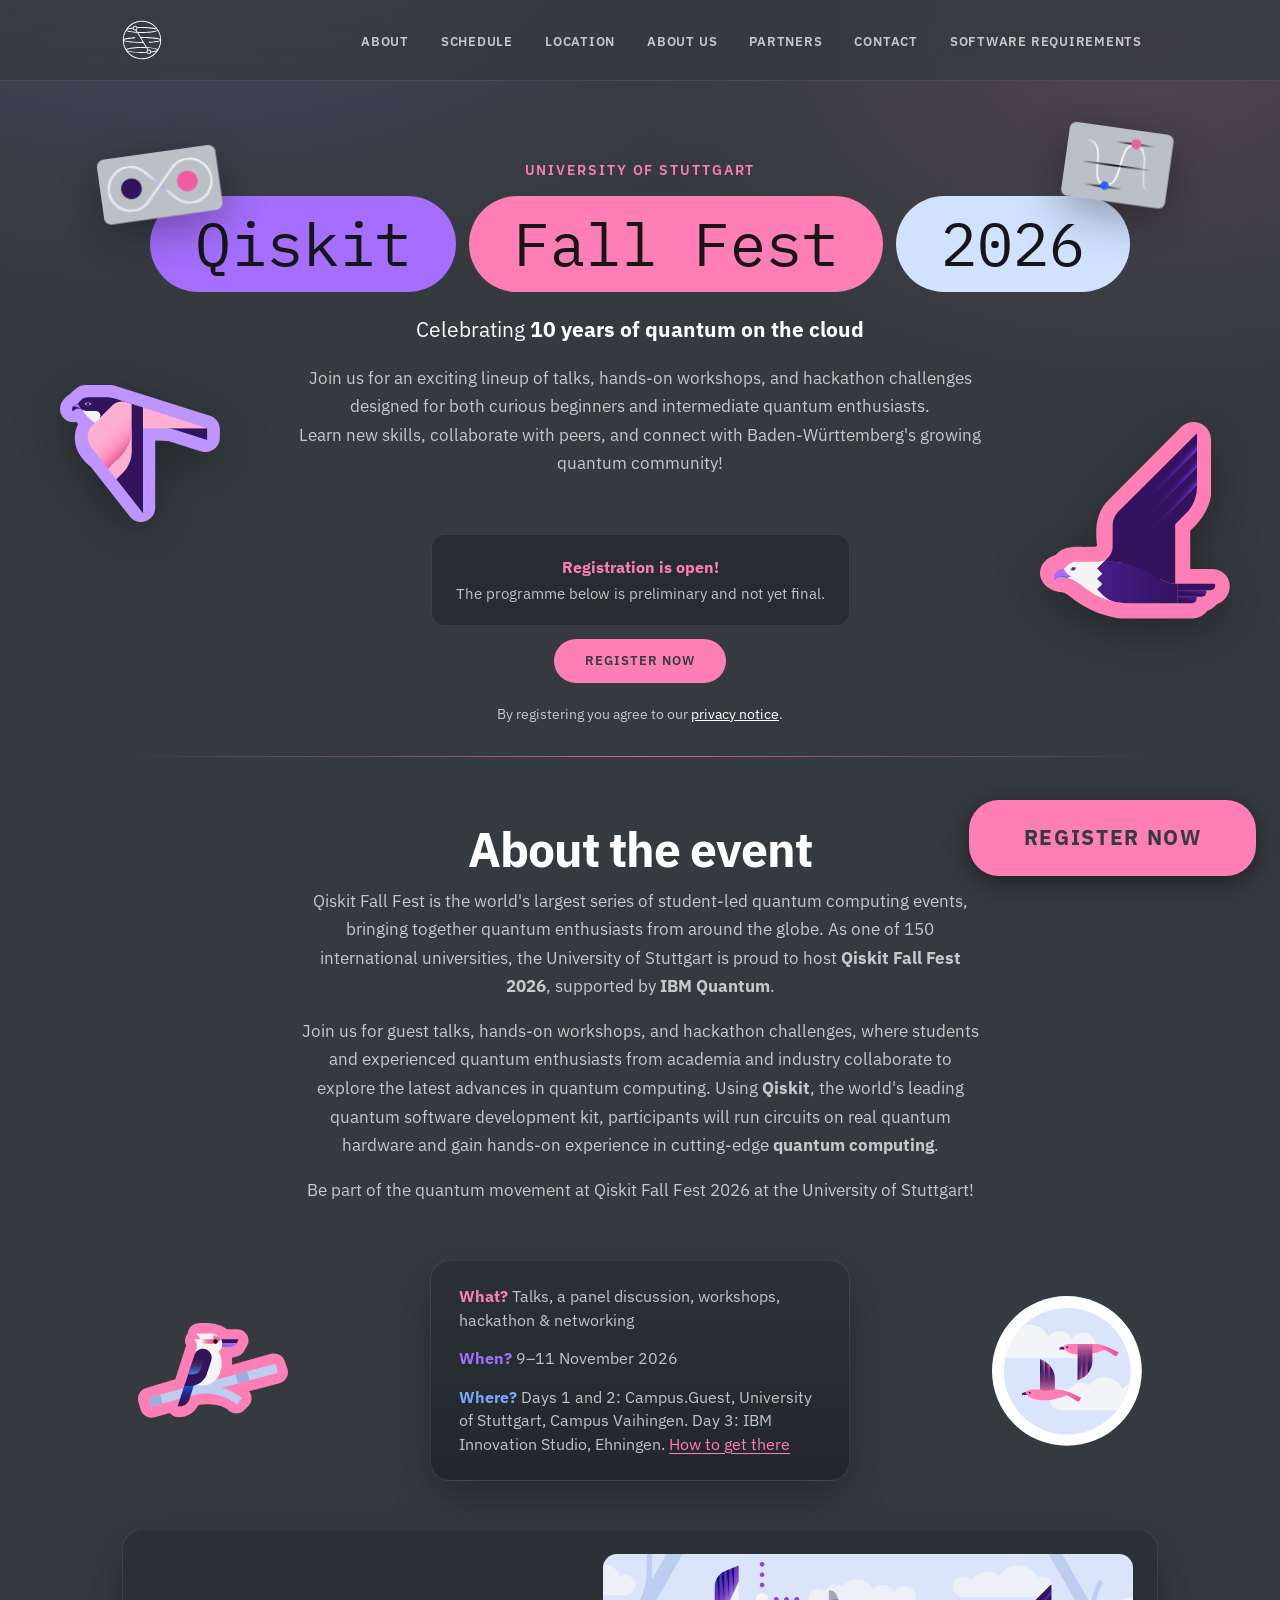
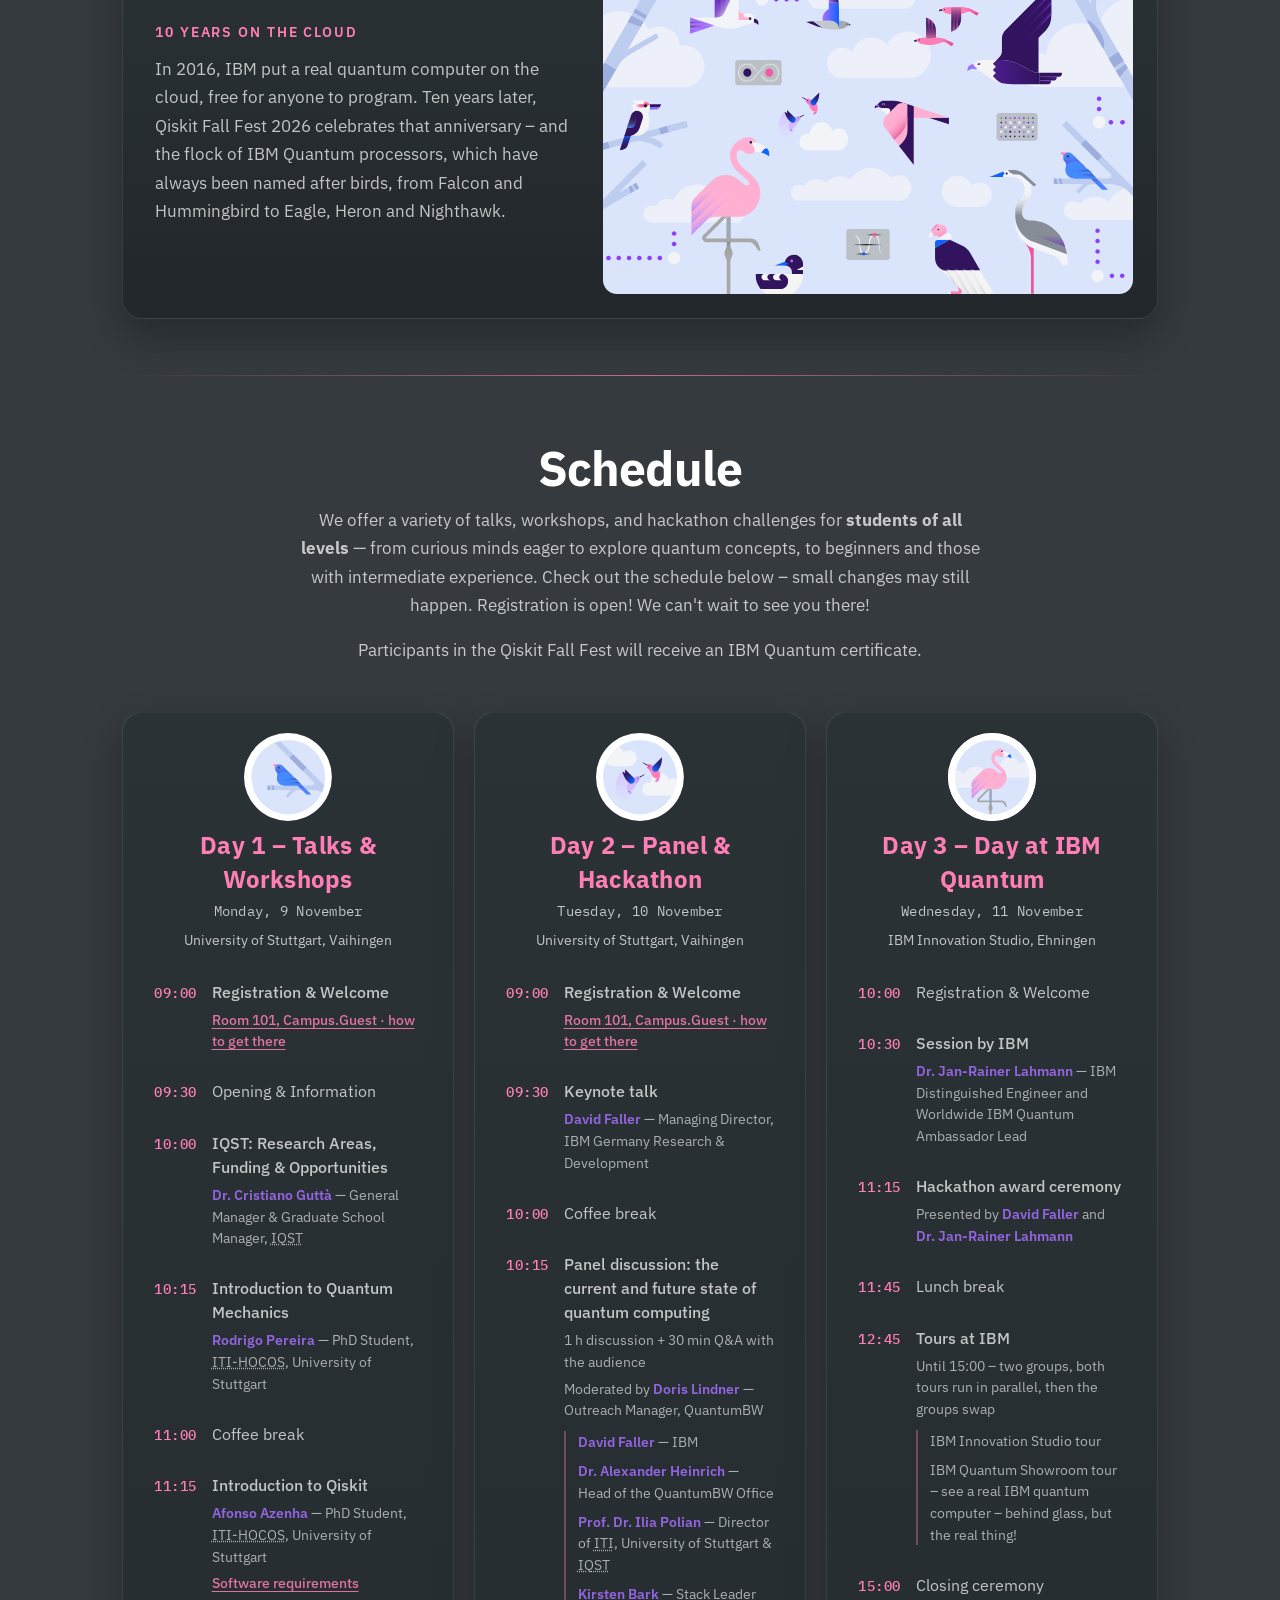
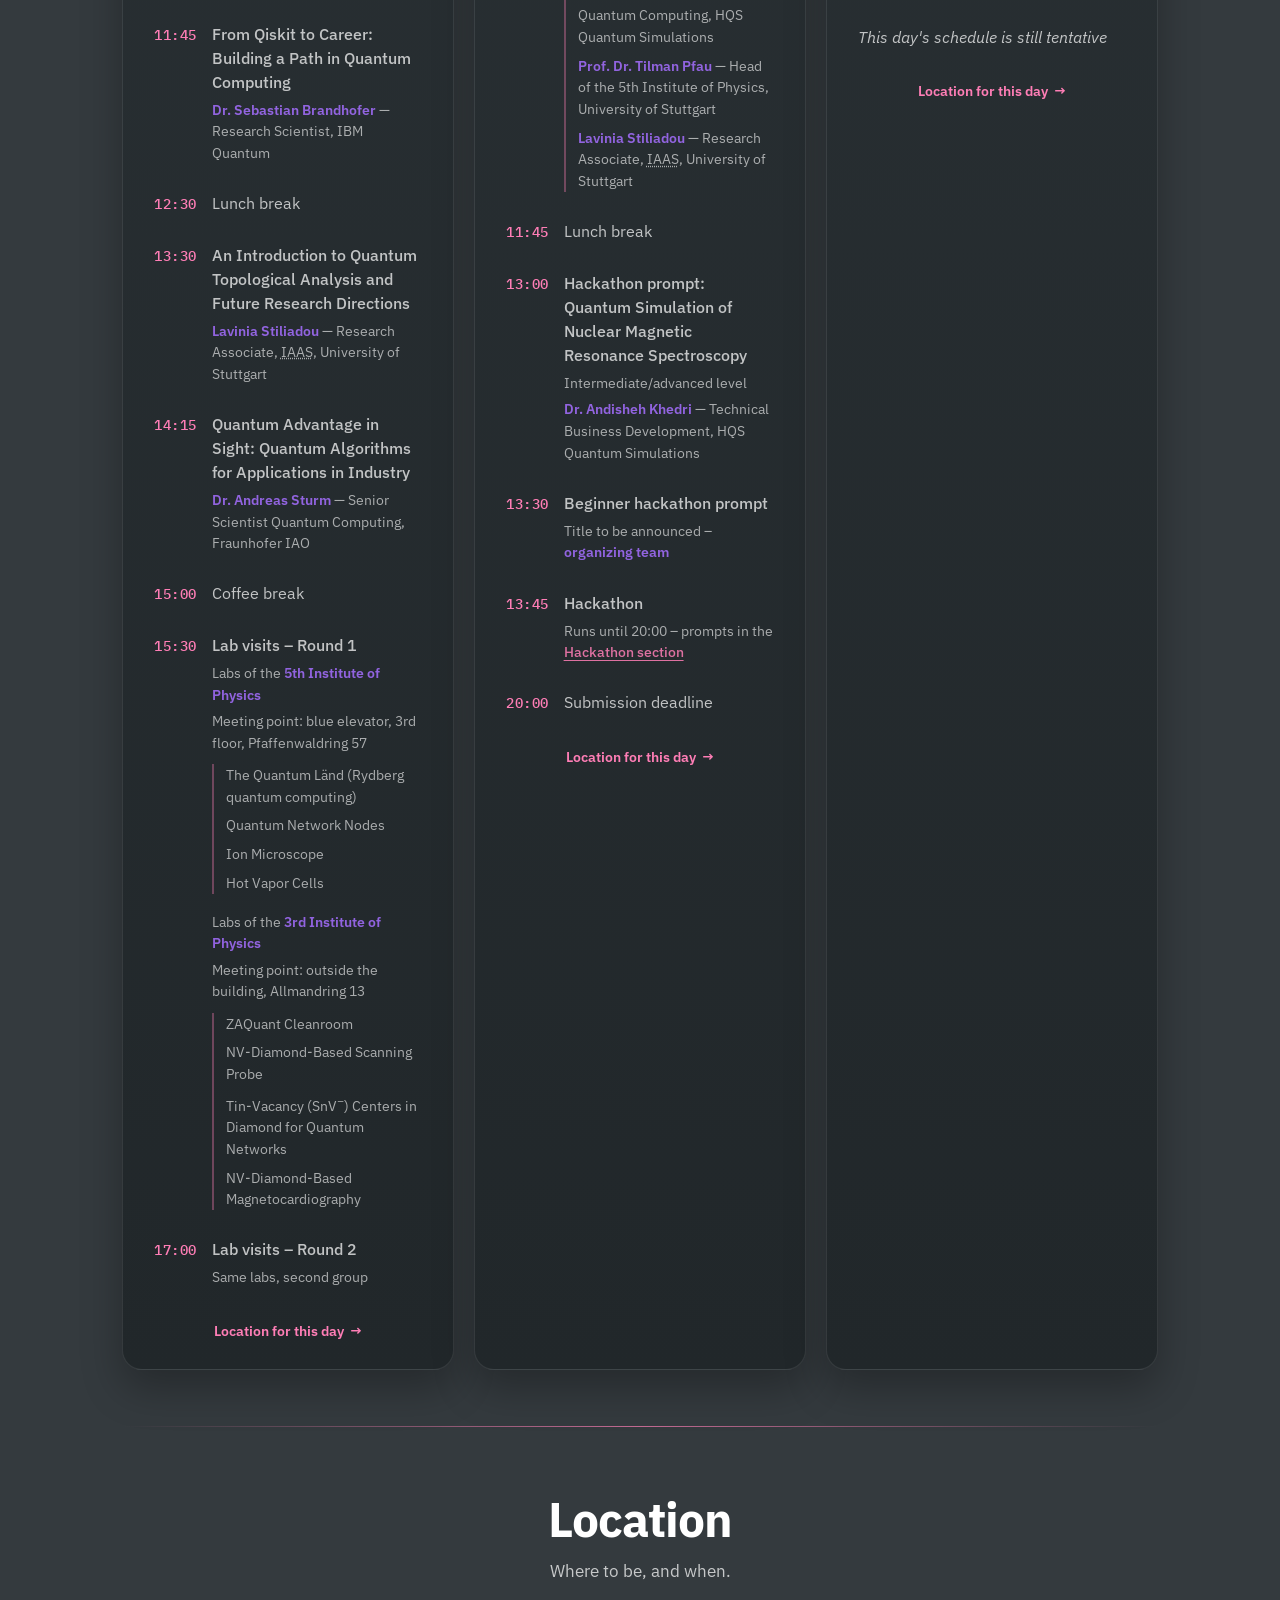
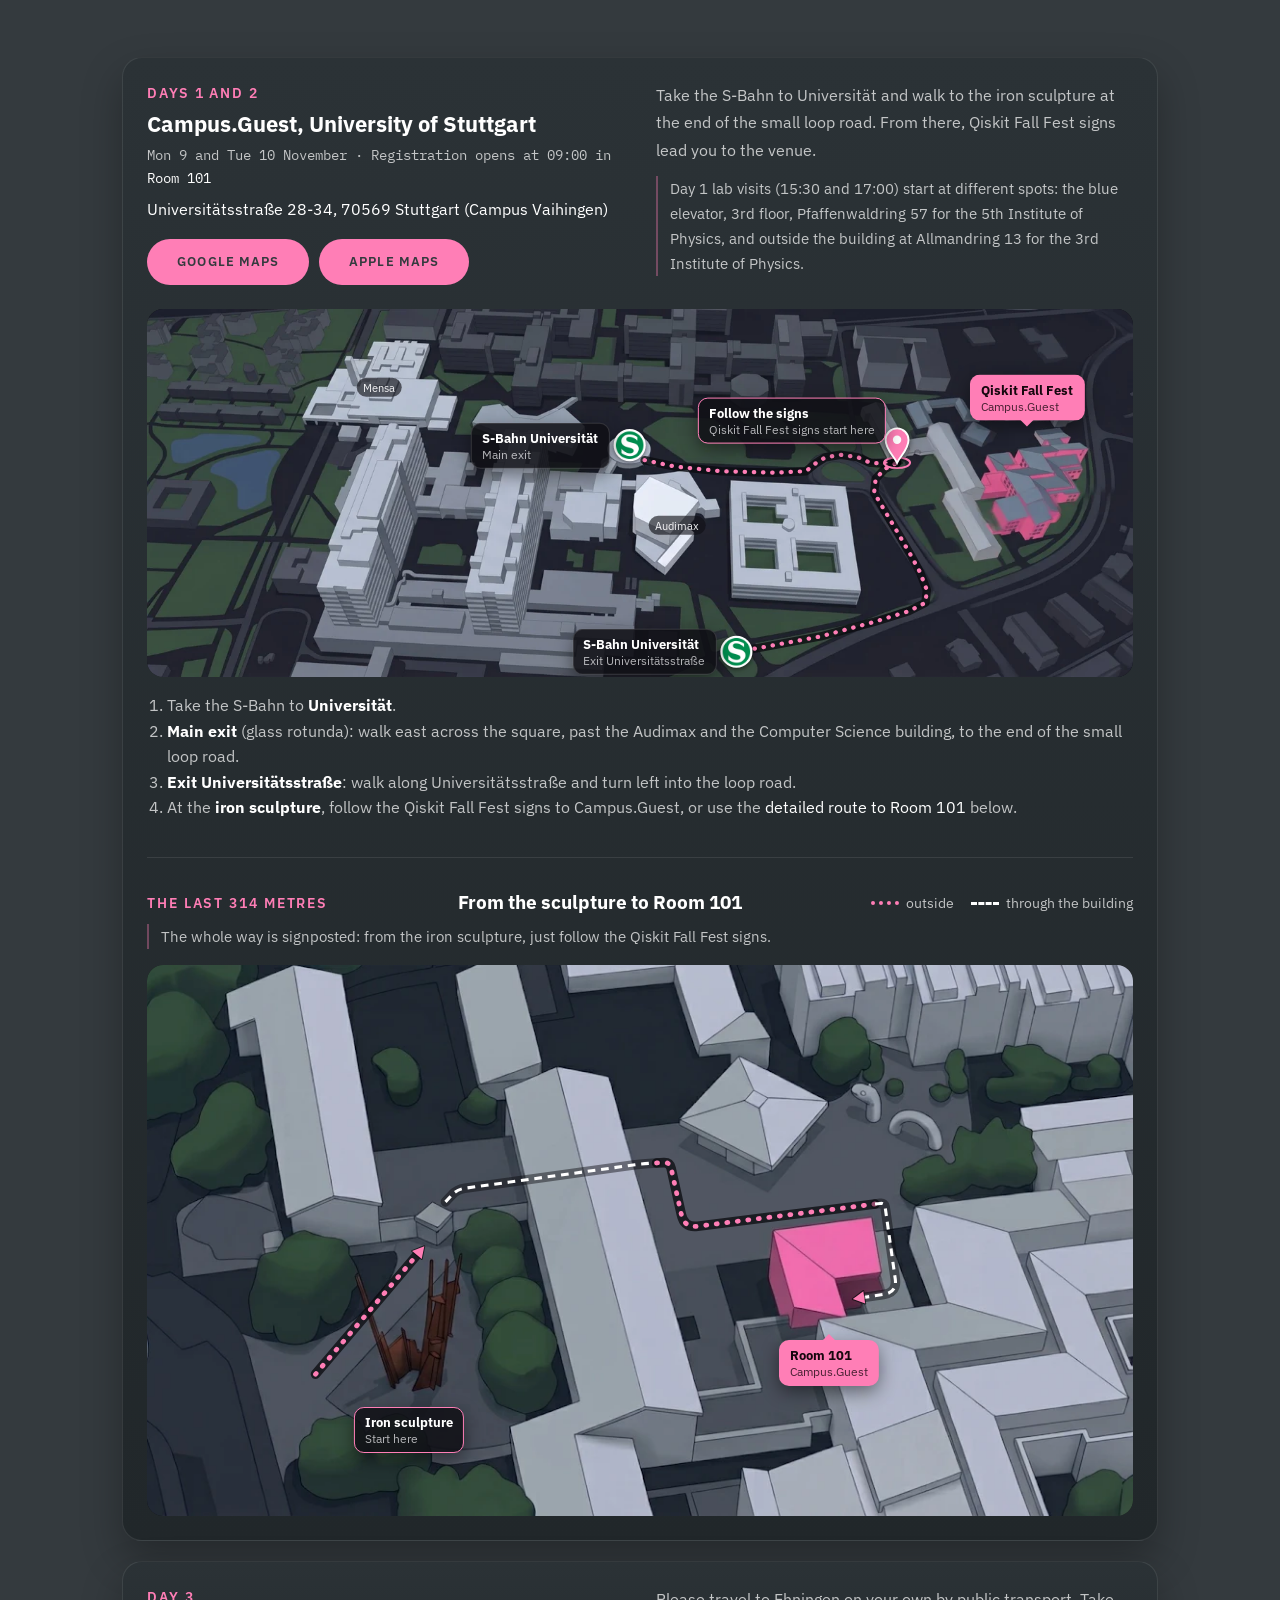
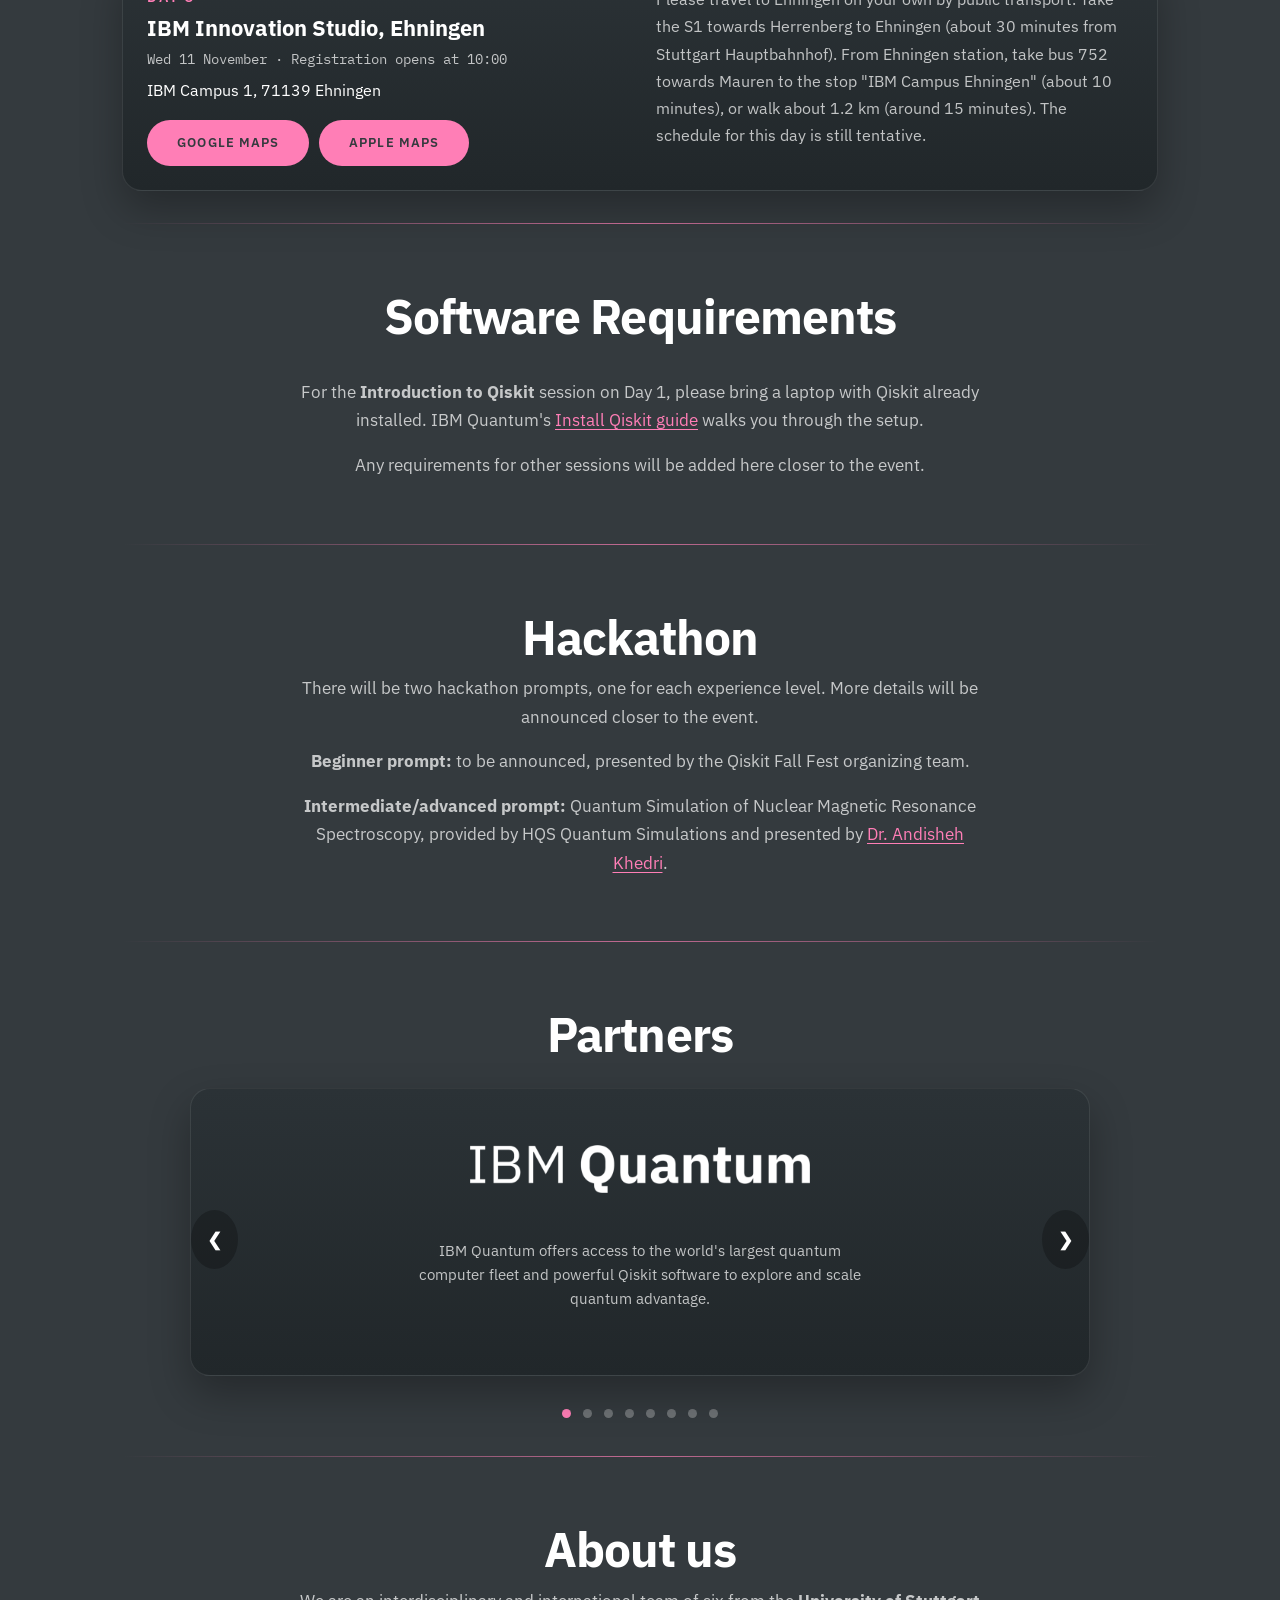
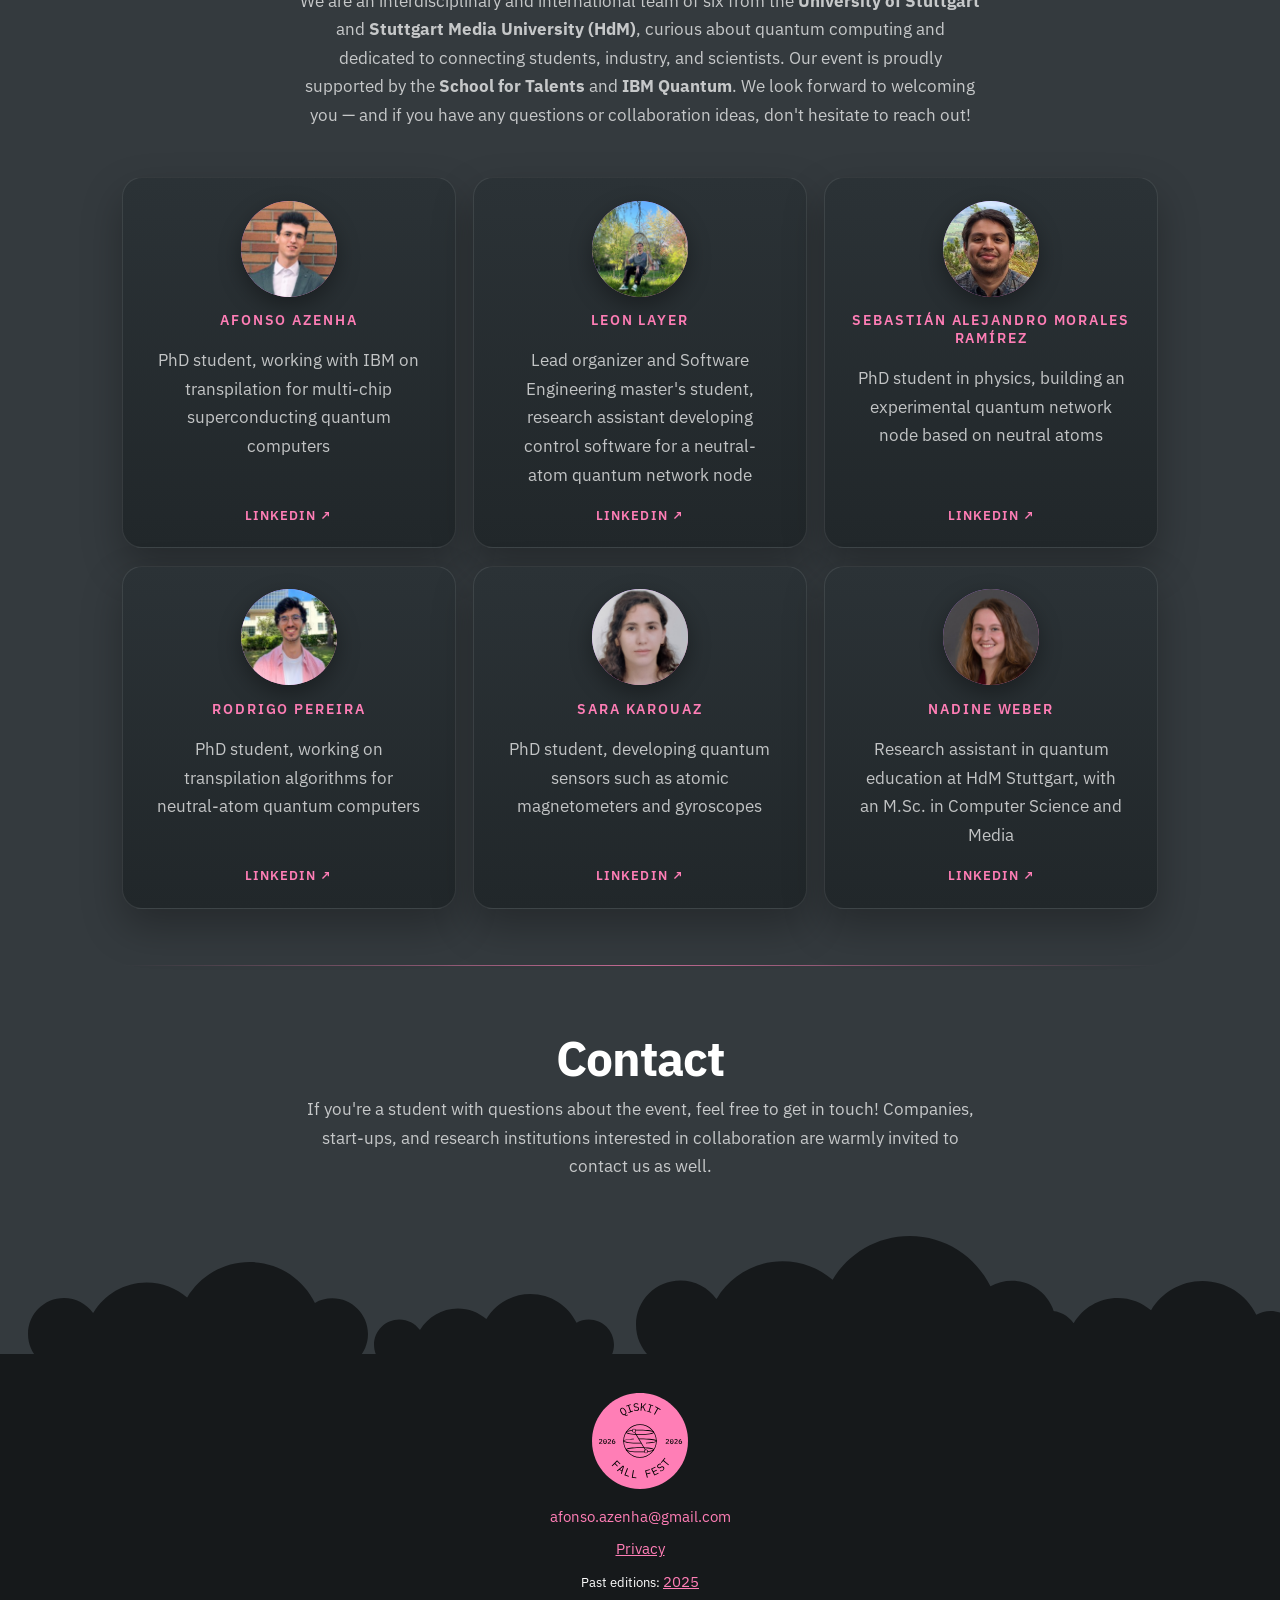
==== index.html @ 9cb2ef84 "feat: point day 1 and 2 registration to Room 101 Registration & Welcome on both campus days and the " ====
<!DOCTYPE html>
<html lang="en">

<head>
  <meta charset="UTF-8" />
  <meta name="viewport" content="width=device-width, initial-scale=1" />

  <title>Qiskit Fall Fest 2026 University of Stuttgart</title>
  <meta name="description"
    content="Three-day quantum computing event in Stuttgart, 9-11 November 2026, with talks, workshops, and a hackathon." />

  <!-- Open Graph -->
  <meta property="og:type" content="website" />
  <meta property="og:title" content="Qiskit Fall Fest 2026 University of Stuttgart" />
  <meta property="og:description"
    content="Talks, workshops, and a hackathon for beginners and intermediate participants. Build skills and connect with Stuttgart’s quantum community." />

  <!-- Twitter -->
  <meta name="twitter:card" content="summary_large_image" />
  <meta name="twitter:title" content="Qiskit Fall Fest 2026 University of Stuttgart" />
  <meta name="twitter:description"
    content="Talks, workshops, and a hackathon for beginners and intermediate participants. Build skills and connect with Stuttgart’s quantum community." />


  <!-- Theme color (browsers/UI) -->
  <meta name="theme-color" content="#000000" />

  <!-- Icons -->
  <link rel="apple-touch-icon" sizes="180x180" href="assets/favicon/apple-touch-icon.png" />
  <link rel="icon" type="image/png" sizes="16x16" href="assets/favicon/favicon-16x16.png" />
  <link rel="icon" type="image/png" sizes="32x32" href="assets/favicon/favicon-32x32.png" />
  <link rel="icon" type="image/png" sizes="192x192" href="assets/favicon/android-chrome-192x192.png" />
  <link rel="icon" type="image/png" sizes="512x512" href="assets/favicon/android-chrome-512x512.png" />
  <link rel="icon" type="image/x-icon" href="assets/favicon/favicon.ico" />
  <link rel="manifest" href="assets/favicon/site.webmanifest" />

  <link rel="stylesheet" href="css/style.css" />
  <link rel="stylesheet" href="css/utilities.css" />
</head>

<body>
  <header id="hero">
    <!-- Navbar -->
    <nav class="navbar">
      <div class="container">
        <!-- Logo -->
        <h1 id="logo">
          <a href="#header"><img src="assets/logo/qiskit/qiskit_white.svg" alt="Qiskit Fall Fest" /></a>
        </h1>
        <!-- Navbar links -->
        <ul class="nav-menu">
          <li><a class="nav-link" href="#about">ABOUT</a></li>
          <li><a class="nav-link" href="#schedule">SCHEDULE</a></li>
          <li><a class="nav-link" href="#location">LOCATION</a></li>
          <li><a class="nav-link" href="#aboutus">ABOUT US</a></li>
          <li><a class="nav-link" href="#partners">PARTNERS</a></li>
          <li><a class="nav-link" href="#contact">CONTACT</a></li>
          <li><a class="nav-link" href="#softwarerequirements">SOFTWARE REQUIREMENTS</a></li>

          <!-- Hamburger menu -->
        </ul>
        <div class="hamburger">
          <span class="bar"></span>
          <span class="bar"></span>
          <span class="bar"></span>
        </div>
      </div>
    </nav>

    <section id="header" class="header-container">
      <div class="hero-stickers hide-on-hamburger" aria-hidden="true">
        <img class="hero-sticker hero-sticker--qubits" src="assets/2026/sticker-qubits.svg" alt="" />
        <img class="hero-sticker hero-sticker--wave" src="assets/2026/sticker-wave.svg" alt="" />
        <img class="hero-sticker hero-sticker--bird" src="assets/2026/sticker-bird-pink.svg" alt="" />
        <img class="hero-sticker hero-sticker--eagle" src="assets/2026/sticker-eagle.svg" alt="" />
      </div>

      <div class="content-text">

        <h3>University of Stuttgart</h3>

        <h2 class="pill-title">
          <span class="pill pill--purple">Qiskit</span>
          <span class="pill pill--pink">Fall Fest</span>
          <span class="pill pill--blue">2026</span>
        </h2>

        <p class="theme-line">Celebrating <strong>10 years of quantum on the cloud</strong></p>

        <p>Join us for an exciting lineup of talks, hands-on workshops, and hackathon challenges designed for both
          curious beginners and intermediate quantum enthusiasts. <br>
          Learn new skills, collaborate with peers, and connect with Baden-Württemberg's growing quantum community!</p>
      </div>

      <div class="registration-notice">
        <p><strong data-registration="closed">Registration opens in early October 2026.</strong><strong
            data-registration="open" hidden>Registration is open!</strong></p>
        <p>The programme below is preliminary and not yet final.</p>
      </div>
      <!-- Wired up by js/registration.js; stays disabled until REGISTRATION_OPEN is true -->
      <a id="registration-button" class="btn btn-secondary btn-disabled" aria-disabled="true">Registration opens soon</a>
      <p class="registration-privacy">By registering you agree to our <a href="privacy/">privacy notice</a>.</p>
    </section>
  </header>


  <!-- About -->
  <section id="about" class="container textsection">
    <div class="division"></div>
    <div class="content-text">
      <h2>About the event</h2>
      <p>Qiskit Fall Fest is the world's largest series of student-led quantum computing events, bringing together
        quantum enthusiasts from around the globe. As one of 150 international universities, the University of Stuttgart
        is proud to host <strong>Qiskit Fall Fest 2026</strong>, supported by <strong>IBM Quantum</strong>.</p>

      <p> Join us for guest talks, hands-on workshops, and hackathon challenges, where students and experienced quantum
        enthusiasts from academia and industry collaborate to explore the latest advances in quantum computing. Using
        <strong>Qiskit</strong>, the world's leading quantum software development kit, participants will run circuits on
        real quantum hardware and gain hands-on experience in cutting-edge <strong>quantum computing</strong>.
      </p>

      <p>Be part of the quantum movement at Qiskit Fall Fest 2026 at the University of Stuttgart! </p>

      <div class="anietta-container">
        <img src="assets/2026/sticker-kookaburra.svg" alt="" class="side-graphic hide-on-hamburger">

        <div class="info-box">
          <div class="info-item"><strong>What?</strong> Talks, a panel discussion, workshops, hackathon &amp; networking</div>
          <div class="info-item"><strong>When?</strong> 9&ndash;11 November 2026</div>
          <div class="info-item"><strong>Where?</strong> Days 1 and 2: Campus.Guest, University of Stuttgart, Campus
            Vaihingen. Day 3: IBM Innovation Studio, Ehningen. <a href="#location">How to get there</a></div>
        </div>

        <img src="assets/2026/sticker-flying-birds.svg" alt="" class="side-graphic hide-on-hamburger">
      </div>

      <div class="theme-card">
        <div class="theme-card-text">
          <h3>10 years on the cloud</h3>
          <p>In 2016, IBM put a real quantum computer on the cloud, free for anyone to program. Ten years later,
            Qiskit Fall Fest 2026 celebrates that anniversary &ndash; and the flock of IBM Quantum processors, which
            have always been named after birds, from Falcon and Hummingbird to Eagle, Heron and Nighthawk.</p>
        </div>
        <img class="theme-card-art" src="assets/2026/birds-illustration.svg"
          alt="Illustration of birds among clouds, after the IBM Quantum processor families" />
      </div>
    </div>
  </section>


  <!-- Schedule -->
  <section id="schedule" class="container textsection">
    <div class="division"></div>
    <div class="content-text">
      <h2>Schedule</h2>
      <p>We offer a variety of talks, workshops, and hackathon challenges for <strong>students of all levels </strong> —
        from curious minds eager to explore quantum concepts, to beginners and those with intermediate experience. Check
        out the schedule below &ndash; small changes may still happen. <span data-registration="closed">Registration opens in <strong>early October 2026</strong>.</span><span
          data-registration="open" hidden>Registration is open!</span> We can't
        wait to see you there! </p>
      <p>Participants in the Qiskit Fall Fest will receive an IBM Quantum certificate.</p>

      <section class="schedule">
        <div class="day">
          <div class="schedule-header">
            <img src="assets/2026/sticker-bluebird.svg" alt="" class="day-icon hide-on-hamburger">
            <h2>Day 1 – Talks & Workshops <span class="day-date">Monday, 9 November</span></h2>
          </div>
          <p class="day-location">University of Stuttgart, Vaihingen</p>
          <ul>
            <li>
              <span class="time">09:00</span>
              <div class="event-details">
                <div class="event-title">Registration &amp; Welcome</div>
                <div class="speaker-info"><a class="section-link" href="#walk-detail">Room 101, Campus.Guest &middot; how to get there</a></div>
              </div>
            </li>
            <li><span class="time">09:30</span> Opening & Information</li>
            <li>
              <span class="time">10:00</span>
              <div class="event-details">
                <div class="event-title">IQST: Research Areas, Funding &amp; Opportunities</div>
                <div class="speaker-info"><a href="https://www.linkedin.com/in/cristianogutta/" target="_blank" rel="noopener">Dr. Cristiano Guttà</a> — General Manager &amp; Graduate School Manager,
                  <abbr title="Center for Integrated Quantum Science and Technology">IQST</abbr></div>
              </div>
            </li>
            <li>
              <span class="time">10:15</span>
              <div class="event-details">
                <div class="event-title">Introduction to Quantum Mechanics</div>
                <div class="speaker-info"><a href="#team-rodrigo">Rodrigo Pereira</a> — PhD Student, <abbr title="Hardware Oriented Computer Science group, Institute of Computer Architecture and Computer Engineering">ITI-HOCOS</abbr>, University of Stuttgart</div>
              </div>
            </li>
            <li><span class="time">11:00</span> Coffee break</li>
            <li>
              <span class="time">11:15</span>
              <div class="event-details">
                <div class="event-title">Introduction to Qiskit</div>
                <div class="speaker-info"><a href="#team-afonso">Afonso Azenha</a> — PhD Student, <abbr title="Hardware Oriented Computer Science group, Institute of Computer Architecture and Computer Engineering">ITI-HOCOS</abbr>, University of Stuttgart</div>
                <div class="speaker-info"><a class="section-link" href="#softwarerequirements">Software requirements</a></div>
              </div>
            </li>
            <li>
              <span class="time">11:45</span>
              <div class="event-details">
                <div class="event-title">From Qiskit to Career: Building a Path in Quantum Computing</div>
                <div class="speaker-info"><a href="https://www.linkedin.com/in/sebastian-brandhofer/" target="_blank" rel="noopener">Dr. Sebastian Brandhofer</a> — Research Scientist,
                  IBM Quantum</div>
              </div>
            </li>
            <li><span class="time">12:30</span> Lunch break</li>
            <li>
              <span class="time">13:30</span>
              <div class="event-details">
                <div class="event-title">An Introduction to Quantum Topological Analysis and Future Research Directions</div>
                <div class="speaker-info"><a href="https://www.linkedin.com/in/lavinia-stiliadou-51561636b/" target="_blank" rel="noopener">Lavinia Stiliadou</a> — Research
                  Associate, <abbr title="Institute of Architecture of Application Systems">IAAS</abbr>, University of Stuttgart</div>
              </div>
            </li>
            <li>
              <span class="time">14:15</span>
              <div class="event-details">
                <div class="event-title">Quantum Advantage in Sight: Quantum Algorithms for Applications in Industry</div>
                <div class="speaker-info"><a href="https://www.linkedin.com/in/dr-andreas-sturm-757b7b202/" target="_blank" rel="noopener">Dr. Andreas Sturm</a> — Senior Scientist Quantum
                  Computing, Fraunhofer IAO</div>
              </div>
            </li>
            <li><span class="time">15:00</span> Coffee break</li>
            <li>
              <span class="time">15:30</span>
              <div class="event-details">
                <div class="event-title">Lab visits &ndash; Round 1</div>
                <div class="speaker-info">Labs of the <a href="https://www.pi5.uni-stuttgart.de/" target="_blank" rel="noopener">5th Institute of Physics</a></div>
                <div class="speaker-info">Meeting point: blue elevator, 3rd floor, Pfaffenwaldring 57</div>
                <div class="panelists">
                  <div class="speaker-info">The Quantum L&auml;nd (Rydberg quantum computing)</div>
                  <div class="speaker-info">Quantum Network Nodes</div>
                  <div class="speaker-info">Ion Microscope</div>
                  <div class="speaker-info">Hot Vapor Cells</div>
                </div>
                <div class="speaker-info">Labs of the <a href="https://www.pi3.uni-stuttgart.de/" target="_blank" rel="noopener">3rd Institute of Physics</a></div>
                <div class="speaker-info">Meeting point: outside the building, Allmandring 13</div>
                <div class="panelists">
                  <div class="speaker-info">ZAQuant Cleanroom</div>
                  <div class="speaker-info">NV-Diamond-Based Scanning Probe</div>
                  <div class="speaker-info">Tin-Vacancy (SnV<sup>&minus;</sup>) Centers in Diamond for Quantum Networks</div>
                  <div class="speaker-info">NV-Diamond-Based Magnetocardiography</div>
                </div>
              </div>
            </li>
            <li>
              <span class="time">17:00</span>
              <div class="event-details">
                <div class="event-title">Lab visits &ndash; Round 2</div>
                <div class="speaker-info">Same labs, second group</div>
              </div>
            </li>
          </ul>
          <a class="day-location-link" href="#location-campus">Location for this day <span aria-hidden="true">&rarr;</span></a>
        </div>

        <div class="day">
          <div class="schedule-header">
            <img src="assets/2026/sticker-hummingbirds.svg" alt="" class="day-icon hide-on-hamburger">
            <h2>Day 2 – Panel & Hackathon <span class="day-date">Tuesday, 10 November</span></h2>
          </div>
          <p class="day-location">University of Stuttgart, Vaihingen</p>
          <ul>
            <li>
              <span class="time">09:00</span>
              <div class="event-details">
                <div class="event-title">Registration &amp; Welcome</div>
                <div class="speaker-info"><a class="section-link" href="#walk-detail">Room 101, Campus.Guest &middot; how to get there</a></div>
              </div>
            </li>
            <li>
              <span class="time">09:30</span>
              <div class="event-details">
                <div class="event-title">Keynote talk</div>
                <div class="speaker-info"><a href="https://www.linkedin.com/in/dfaller/" target="_blank" rel="noopener">David Faller</a> — Managing Director, IBM
                  Germany Research &amp; Development</div>
              </div>
            </li>
            <li><span class="time">10:00</span> Coffee break</li>
            <li>
              <span class="time">10:15</span>
              <div class="event-details">
                <div class="event-title">Panel discussion: the current and future state of quantum computing</div>
                <div class="speaker-info">1 h discussion + 30 min Q&A with the audience</div>
                <div class="speaker-info">Moderated by <a href="https://www.linkedin.com/in/doris-lindner-117a31b3/" target="_blank" rel="noopener">Doris Lindner</a> — Outreach
                  Manager, QuantumBW</div>
                <div class="panelists">
                  <div class="speaker-info"><a href="https://www.linkedin.com/in/dfaller/" target="_blank" rel="noopener">David Faller</a> — IBM</div>
                  <div class="speaker-info"><a href="https://www.linkedin.com/in/alexander-heinrich-341364ba/" target="_blank" rel="noopener">Dr. Alexander Heinrich</a> — Head of the
                    QuantumBW Office</div>
                  <div class="speaker-info"><a href="https://www.linkedin.com/in/ilia-polian-08a1868/" target="_blank" rel="noopener">Prof. Dr. Ilia Polian</a> — Director of
                    <abbr title="Institute of Computer Architecture and Computer Engineering">ITI</abbr>, University of Stuttgart &amp;
                    <abbr title="Center for Integrated Quantum Science and Technology">IQST</abbr></div>
                  <div class="speaker-info"><a href="https://www.linkedin.com/in/kirsten-bark-a0248b165/" target="_blank" rel="noopener">Kirsten Bark</a> — Stack Leader Quantum
                    Computing, HQS Quantum Simulations</div>
                  <div class="speaker-info"><a href="https://www.linkedin.com/in/tilman-pfau-3679a8194/" target="_blank" rel="noopener">Prof. Dr. Tilman Pfau</a> — Head of the
                    5th Institute of Physics, University of Stuttgart</div>
                  <div class="speaker-info"><a href="https://www.linkedin.com/in/lavinia-stiliadou-51561636b/" target="_blank" rel="noopener">Lavinia Stiliadou</a> — Research
                    Associate, <abbr title="Institute of Architecture of Application Systems">IAAS</abbr>, University of Stuttgart</div>
                </div>
              </div>
            </li>
            <li><span class="time">11:45</span> Lunch break</li>
            <li>
              <span class="time">13:00</span>
              <div class="event-details">
                <div class="event-title">Hackathon prompt: Quantum Simulation of Nuclear Magnetic Resonance Spectroscopy</div>
                <div class="speaker-info">Intermediate/advanced level</div>
                <div class="speaker-info"><a href="https://www.linkedin.com/in/andisheh-khedri-740409176/" target="_blank" rel="noopener">Dr. Andisheh Khedri</a> — Technical
                  Business Development, HQS Quantum Simulations</div>
              </div>
            </li>
            <li>
              <span class="time">13:30</span>
              <div class="event-details">
                <div class="event-title">Beginner hackathon prompt</div>
                <div class="speaker-info">Title to be announced &ndash; <a href="#aboutus">organizing team</a></div>
              </div>
            </li>
            <li>
              <span class="time">13:45</span>
              <div class="event-details">
                <div class="event-title">Hackathon</div>
                <div class="speaker-info">Runs until 20:00 &ndash; prompts in the
                  <a class="section-link" href="#hackathon">Hackathon section</a></div>
              </div>
            </li>
            <li><span class="time">20:00</span> Submission deadline</li>
          </ul>
          <a class="day-location-link" href="#location-campus">Location for this day <span aria-hidden="true">&rarr;</span></a>
        </div>

        <div class="day">
          <div class="schedule-header">
            <img src="assets/2026/sticker-flamingo.svg" alt="" class="day-icon hide-on-hamburger">
            <h2>Day 3 – Day at IBM Quantum <span class="day-date">Wednesday, 11 November</span></h2>
          </div>
          <p class="day-location">IBM Innovation Studio, Ehningen</p>
          <ul>
            <li><span class="time">10:00</span> Registration &amp; Welcome</li>
            <li>
              <span class="time">10:30</span>
              <div class="event-details">
                <div class="event-title">Session by IBM</div>
                <div class="speaker-info"><a href="https://www.linkedin.com/in/janlahmann/" target="_blank" rel="noopener">Dr. Jan-Rainer Lahmann</a> — IBM Distinguished Engineer and Worldwide IBM Quantum Ambassador Lead</div>
              </div>
            </li>
            <li>
              <span class="time">11:15</span>
              <div class="event-details">
                <div class="event-title">Hackathon award ceremony</div>
                <div class="speaker-info">Presented by <a href="https://www.linkedin.com/in/dfaller/" target="_blank" rel="noopener">David Faller</a> and <a href="https://www.linkedin.com/in/janlahmann/" target="_blank" rel="noopener">Dr. Jan-Rainer Lahmann</a></div>
              </div>
            </li>
            <li><span class="time">11:45</span> Lunch break</li>
            <li>
              <span class="time">12:45</span>
              <div class="event-details">
                <div class="event-title">Tours at IBM</div>
                <div class="speaker-info">Until 15:00 &ndash; two groups, both tours run in parallel, then the groups
                  swap</div>
                <div class="panelists">
                  <div class="speaker-info">IBM Innovation Studio tour</div>
                  <div class="speaker-info">IBM Quantum Showroom tour &ndash; see a real IBM quantum computer &ndash;
                    behind glass, but the real thing!</div>
                </div>
              </div>
            </li>
            <li><span class="time">15:00</span> Closing ceremony</li>
            <li><em>This day's schedule is still tentative</em></li>
          </ul>
          <a class="day-location-link" href="#location-ibm">Location for this day <span aria-hidden="true">&rarr;</span></a>
        </div>
      </section>
    </div>
  </section>

  <!-- Location -->
  <section id="location" class="container textsection">
    <div class="division"></div>
    <div class="content-text">
      <h2>Location</h2>
      <p>Where to be, and when.</p>
    </div>

    <div class="location-blocks">
      <article id="location-campus" class="location-block">
        <div class="location-info">
          <div class="location-head">
            <p class="location-eyebrow">Days 1 and 2</p>
            <h3 class="location-title">Campus.Guest, University of Stuttgart</h3>
            <p class="location-meta">Mon 9 and Tue 10 November &middot; Registration opens at 09:00 in <a href="#walk-detail">Room 101</a></p>
            <address class="location-address">Universitätsstraße 28-34, 70569 Stuttgart (Campus Vaihingen)</address>
            <div class="location-buttons">
              <a class="btn btn-secondary"
                href="https://www.google.com/maps/search/?api=1&amp;query=Campus.Guest%2C%20Universit%C3%A4tsstra%C3%9Fe%2C%2070569%20Stuttgart"
                target="_blank" rel="noopener">Google Maps</a>
              <a class="btn btn-secondary"
                href="https://maps.apple.com/?q=Campus.Guest%2C%20Universit%C3%A4tsstra%C3%9Fe%2C%2070569%20Stuttgart"
                target="_blank" rel="noopener">Apple Maps</a>
            </div>
          </div>
          <div class="location-text">
            <p>Take the S-Bahn to Universität and walk to the iron sculpture at the end of the small loop road. From
              there, Qiskit Fall Fest signs lead you to the venue.</p>
            <p class="location-note">Day 1 lab visits (15:30 and 17:00) start at different spots: the blue elevator,
              3rd floor, Pfaffenwaldring 57 for the 5th Institute of Physics, and outside the building at Allmandring 13
              for the 3rd Institute of Physics.</p>
          </div>
        </div>

        <!-- Campus map: overlay coordinates use the 2576 x 961 pixel grid of the image -->
        <figure class="vm-figure">
          <div class="vm-scroller" tabindex="0" aria-label="Campus map, scroll sideways on small screens">
            <div class="vm-canvas">
              <img
                class="vm-image"
                src="assets/2026/map/campus-map-1400.webp"
                srcset="assets/2026/map/campus-map-1400.webp 1400w, assets/2026/map/campus-map-2576.webp 2576w"
                sizes="(max-width: 760px) 180vw, (max-width: 1400px) 100vw, 1300px"
                width="2576" height="961" loading="lazy" decoding="async"
                alt="Illustrated map of Campus Vaihingen. Walking routes lead from both exits of the S-Bahn station Universität to an iron sculpture at the end of a small loop road off Universitätsstraße. The venue Campus.Guest, highlighted in pink, is right next to it.">

              <svg class="vm-overlay" viewBox="0 0 2576 961" aria-hidden="true" focusable="false">
                <!-- walking routes: from the rotunda exit and from the Universitätsstraße exit to the sculpture -->
                <g class="vm-route">
                  <path class="vm-route__casing" d="M1300 395 L1380 412 L1500 424 L1640 428 L1722 424 L1745 405 L1772 388 L1812 381 L1856 387 L1890 402 L1922 404 L1960 402"/>
                  <path class="vm-route__line"   d="M1300 395 L1380 412 L1500 424 L1640 428 L1722 424 L1745 405 L1772 388 L1812 381 L1856 387 L1890 402 L1922 404 L1960 402"/>
                </g>
                <g class="vm-route">
                  <path class="vm-route__casing" d="M1540 896 L1610 884 L1760 856 L1900 818 L1990 790 L2034 768 L2038 735 L2020 688 L1995 642 L1962 585 L1928 528 L1900 480 L1904 444 L1928 418 L1960 402"/>
                  <path class="vm-route__line"   d="M1540 896 L1610 884 L1760 856 L1900 818 L1990 790 L2034 768 L2038 735 L2020 688 L1995 642 L1962 585 L1928 528 L1900 480 L1904 444 L1928 418 L1960 402"/>
                </g>

                <!-- S-Bahn exits -->
                <g class="vm-sbahn" transform="translate(1261 356)">
                  <g class="vm-sbahn__icon">
                    <circle r="42"/>
                    <image href="assets/2026/map/s-bahn.png" x="-36" y="-36" width="72" height="72"/>
                  </g>
                </g>
                <g class="vm-sbahn" transform="translate(1540 896)">
                  <g class="vm-sbahn__icon">
                    <circle r="42"/>
                    <image href="assets/2026/map/s-bahn.png" x="-36" y="-36" width="72" height="72"/>
                  </g>
                </g>

                <!-- start of signage: iron sculpture -->
                <g class="vm-pin" transform="translate(1960 402)">
                  <ellipse class="vm-pin__pulse" rx="34" ry="14"/>
                  <g class="vm-pin__icon">
                    <ellipse class="vm-pin__shadow" rx="16" ry="6"/>
                    <path class="vm-pin__body" d="M0 0 C-8 -18 -30 -34 -30 -60 A30 30 0 1 1 30 -60 C30 -34 8 -18 0 0 Z"/>
                    <circle class="vm-pin__dot" cy="-60" r="11"/>
                  </g>
                </g>
              </svg>

              <!-- labels: --x / --y are pixel positions on the 2576 x 961 image -->
              <div class="vm-label vm-label--sbahn vm-label--left" style="--x:1208; --y:356" aria-hidden="true">
                <strong>S-Bahn Universität</strong><span>Main exit</span>
              </div>
              <div class="vm-label vm-label--sbahn vm-label--left" style="--x:1488; --y:896" aria-hidden="true">
                <strong>S-Bahn Universität</strong><span>Exit Universitätsstraße</span>
              </div>
              <div class="vm-label vm-label--start vm-label--above-left" style="--x:1930; --y:352" aria-hidden="true">
                <strong>Follow the signs</strong><span>Qiskit Fall Fest signs start here</span>
              </div>
              <div class="vm-label vm-label--venue vm-label--above" style="--x:2300; --y:318" aria-hidden="true">
                <strong>Qiskit Fall Fest</strong><span>Campus.Guest</span>
              </div>

              <div class="vm-tag" style="--x:606; --y:204" aria-hidden="true">Mensa</div>
              <div class="vm-tag" style="--x:1385; --y:565" aria-hidden="true">Audimax</div>
            </div>
          </div>
          <p class="vm-hint" aria-hidden="true">Swipe to see the whole map</p>

          <figcaption class="vm-caption">
            <ol class="vm-steps">
              <li>Take the S-Bahn to <strong>Universität</strong>.</li>
              <li><strong>Main exit</strong> (glass rotunda): walk east across the square, past the Audimax and the Computer Science building, to the end of the small loop road.</li>
              <li><strong>Exit Universitätsstraße</strong>: walk along Universitätsstraße and turn left into the loop road.</li>
              <li>At the <strong>iron sculpture</strong>, follow the Qiskit Fall Fest signs to Campus.Guest, or use the
                <a href="#walk-detail">detailed route to Room 101</a> below.</li>
            </ol>
          </figcaption>
        </figure>

        <!-- Detail map: from the iron sculpture to Room 101. Room and sculpture are part of the image. Overlay coordinates use the 1024 x 572 pixel grid of the image -->
        <section id="walk-detail" class="walk-detail" aria-labelledby="walk-detail-title">
          <div class="walk-detail__head">
            <p class="location-eyebrow">The last 314 metres</p>
            <h4 id="walk-detail-title" class="walk-detail__title">From the sculpture to Room 101</h4>
            <p class="walk-detail__legend" aria-hidden="true">
              <span class="walk-key walk-key--out"></span>outside
              <span class="walk-key walk-key--in"></span>through the building
            </p>
          </div>
          <p class="walk-detail__note">The whole way is signposted: from the iron sculpture, just follow the Qiskit Fall Fest signs.</p>

          <figure class="vm-figure vm-figure--detail">
            <div class="vm-scroller" tabindex="0" data-map-start="0.14" aria-label="Detail map, scroll sideways on small screens">
              <div class="vm-canvas">
                <img
                  class="vm-image"
                  src="assets/2026/map/detail/detail-map-1024.webp"
                  width="1024" height="572" loading="lazy" decoding="async"
                  alt="Illustrated close-up of the buildings around Campus.Guest. The route starts at the iron sculpture, goes through the glass entrance and the building behind it, back outside past a glass pavilion, and along a covered glass walkway to Room 101, highlighted in pink.">

                <svg class="vm-overlay" viewBox="0 0 1024 572" aria-hidden="true" focusable="false">
                  <!-- outside: from the sculpture straight to the glass entrance -->
                  <g class="vm-route">
                    <path class="vm-route__casing" d="M175 425 L281 300.4"/>
                    <path class="vm-route__line"   d="M175 425 L281 300.4"/>
                  </g>
                  <!-- inside: past the reception and straight through the building -->
                  <g class="vm-route vm-route--indoor">
                    <path class="vm-route__casing" d="M310 246 L316.6 238.8 Q322 233 329.9 231.9 L506.8 207.5 Q518 206 529.2 205.6"/>
                    <path class="vm-route__line"   d="M310 246 L316.6 238.8 Q322 233 329.9 231.9 L506.8 207.5 Q518 206 529.2 205.6"/>
                  </g>
                  <!-- outside: out, down the slope, then along the wing to the glass walkway -->
                  <g class="vm-route">
                    <path class="vm-route__casing" d="M529.2 205.6 L536.8 205.2 Q543 205 544.3 211 L555 259.3 Q558 273 571.9 271.3 L739.9 250.3 L756.1 248.2"/>
                    <path class="vm-route__line"   d="M529.2 205.6 L536.8 205.2 Q543 205 544.3 211 L555 259.3 Q558 273 571.9 271.3 L739.9 250.3 L756.1 248.2"/>
                  </g>
                  <!-- inside: through the glass walkway, then right into the room -->
                  <g class="vm-route vm-route--indoor">
                    <path class="vm-route__casing" d="M756.1 248.2 L761.5 247.6 Q766 247 766.6 251.4 L777.1 326.1 Q779 340 765.2 342.1 L744 345.3"/>
                    <path class="vm-route__line"   d="M756.1 248.2 L761.5 247.6 Q766 247 766.6 251.4 L777.1 326.1 Q779 340 765.2 342.1 L744 345.3"/>
                  </g>
                  <!-- arrows: into the entrance, into the room -->
                  <polygon class="vm-arrow" points="288,292 285.3,305.4 275.3,297.1"/>
                  <polygon class="vm-arrow" points="733,347 743.9,338.7 745.9,351.6"/>
                </svg>

                <div class="vm-label vm-label--start vm-label--below" style="--x:272; --y:446" aria-hidden="true">
                  <strong>Iron sculpture</strong><span>Start here</span>
                </div>
                <div class="vm-label vm-label--venue vm-label--below" style="--x:708; --y:376" aria-hidden="true">
                  <strong>Room 101</strong><span>Campus.Guest</span>
                </div>
              </div>
            </div>
            <p class="vm-hint" aria-hidden="true">Swipe to see the whole map</p>
          </figure>
        </section>
      </article>

      <article id="location-ibm" class="location-block">
        <div class="location-info">
          <div class="location-head">
            <p class="location-eyebrow">Day 3</p>
            <h3 class="location-title">IBM Innovation Studio, Ehningen</h3>
            <p class="location-meta">Wed 11 November &middot; Registration opens at 10:00</p>
            <address class="location-address">IBM Campus 1, 71139 Ehningen</address>
            <div class="location-buttons">
              <a class="btn btn-secondary"
                href="https://www.google.com/maps/search/?api=1&amp;query=IBM%20Innovation%20Studio%2C%20IBM%20Campus%201%2C%2071139%20Ehningen"
                target="_blank" rel="noopener">Google Maps</a>
              <a class="btn btn-secondary"
                href="https://maps.apple.com/?q=IBM%20Innovation%20Studio%2C%20IBM%20Campus%201%2C%2071139%20Ehningen"
                target="_blank" rel="noopener">Apple Maps</a>
            </div>
          </div>
          <div class="location-text">
            <p>Please travel to Ehningen on your own by public transport. Take the S1 towards Herrenberg to Ehningen
              (about 30 minutes from Stuttgart Hauptbahnhof). From Ehningen station, take bus 752 towards Mauren to the
              stop "IBM Campus Ehningen" (about 10 minutes), or walk about 1.2 km (around 15 minutes). The schedule for
              this day is still tentative.</p>
          </div>
        </div>
      </article>
    </div>
  </section>

    <!-- Software Requirements for Keynotes and Workshops -->
  <section id="softwarerequirements" class="container textsection">
    <div class="division"></div>
    <div class="content-text">

      <h2>Software Requirements</h2>
      <br>
      <p>
        For the <strong>Introduction to Qiskit</strong> session on Day 1, please bring a laptop with Qiskit already
        installed. IBM Quantum's <a href="https://quantum.cloud.ibm.com/docs/en/guides/install-qiskit"
          target="_blank" rel="noopener">Install Qiskit guide</a> walks you through the setup.
      </p>
      <p>Any requirements for other sessions will be added here closer to the event.</p>
    </div>
  </section>


  <!-- Hackathon -->
  <section id="hackathon" class="container textsection">
    <div class="division"></div>
    <div class="content-text">
      <h2>Hackathon</h2>
      <p>There will be two hackathon prompts, one for each experience level. More details will be announced closer to the
        event.</p>
      <p><strong>Beginner prompt:</strong> to be announced, presented by the Qiskit Fall Fest organizing team.</p>
      <p><strong>Intermediate/advanced prompt:</strong> Quantum Simulation of Nuclear Magnetic Resonance Spectroscopy,
        provided by HQS Quantum Simulations and presented by
        <a href="https://www.linkedin.com/in/andisheh-khedri-740409176/" target="_blank" rel="noopener">Dr. Andisheh Khedri</a>.</p>
    </div>
  </section>

  <!-- Partners -->
  <section id="partners" class="container textsection">
    <div class="division"></div>
    <div class="content-text">
      <h2>Partners</h2>
    </div>

    <!-- Slideshow container -->
    <div class="slideshow-container">

      <div class="mySlides fade">
        <img class="logo-wordmark" src="assets/logo/IBM_quantum.png" style="width:70%">
        <div class="text">IBM Quantum offers access to the world's largest quantum computer fleet and powerful Qiskit
          software to explore and scale quantum advantage.</div>
      </div>

      <div class="mySlides fade">
        <img class="logo-wordmark" src="assets/logo/Iqst-Logo_900x134_dark.png" style="width:70%">
        <div class="text">IQST unites science and engineering to advance quantum research and develop innovative
          technologies at multiple institutions around Baden-W&uuml;rttemberg.</div>
      </div>

      <div class="mySlides fade">
        <img src="assets/logo/HQS.png" style="width:70%">
        <div class="text">HQS Quantum Simulations bridges the gap between theoretical research and practical
          applications, providing real-world quantum applications for industrial use cases, particularly in life
          sciences, chemistry, and pharmaceuticals.</div>
      </div>

      <div class="mySlides fade">
        <img src="assets/logo/FraunhoferIAO.png" style="width:70%">
        <div class="text">Fraunhofer IAO researches how people, organisations and technology work together, and its
          quantum computing team develops algorithms, software and tools that help companies put quantum computers to
          use.</div>
      </div>

      <div class="mySlides fade">
        <img src="assets/logo/SfT.png" style="width:70%">
        <div class="text">The School for Talents empowers outstanding students at the University of Stuttgart to deepen
          expertise, connect across disciplines, and tackle societal challenges.</div>
      </div>

      <div class="mySlides fade">
        <img src="assets/logo/QuantumBW.png" style="width:70%">
        <div class="text">The QuantumBW initiative brings together research institutions, industry and startups in
          Baden-Württemberg to accelerate the application of quantum technologies in the areas of sensing, computing and
          networking.</div>
      </div>

      <div class="mySlides fade">
        <img src="assets/logo/Uni_Stuttgart.png" style="width:70%">
        <div class="text">The University of Stuttgart pioneers quantum technologies, collaborating worldwide within
          Baden-Württemberg's strong quantum ecosystem.</div>
      </div>

      <div class="mySlides fade">
        <img src="assets/logo/HdM.png" style="width:70%">
        <div class="text">Stuttgart Media University (HdM) combines media, technology and design, and brings expertise in
          quantum education and science communication to the Fall Fest team.</div>
      </div>

      <!-- Next and previous buttons -->
      <a class="prev" onclick="plusSlides(-1)">&#10094;</a>
      <a class="next" onclick="plusSlides(1)">&#10095;</a>
    </div>
    <br>

    <!-- The dots/circles -->
    <div style="text-align:center">
      <span class="dot" onclick="currentSlide(1)"></span>
      <span class="dot" onclick="currentSlide(2)"></span>
      <span class="dot" onclick="currentSlide(3)"></span>
      <span class="dot" onclick="currentSlide(4)"></span>
      <span class="dot" onclick="currentSlide(5)"></span>
      <span class="dot" onclick="currentSlide(6)"></span>
      <span class="dot" onclick="currentSlide(7)"></span>
      <span class="dot" onclick="currentSlide(8)"></span>
    </div>

  </section>

  <script>

    let slideIndex = 1;
    showSlides(slideIndex);

    // Next/previous controls
    function plusSlides(n) {
      showSlides(slideIndex += n);
    }

    // Thumbnail image controls
    function currentSlide(n) {
      showSlides(slideIndex = n);
    }

    function showSlides(n) {
      let i;
      let slides = document.getElementsByClassName("mySlides");
      let dots = document.getElementsByClassName("dot");
      if (n > slides.length) { slideIndex = 1 }
      if (n < 1) { slideIndex = slides.length }
      for (i = 0; i < slides.length; i++) {
        slides[i].classList.remove("is-active");
      }
      for (i = 0; i < dots.length; i++) {
        dots[i].className = dots[i].className.replace(" active", "");
      }
      slides[slideIndex - 1].classList.add("is-active");
      dots[slideIndex - 1].className += " active";
    }
  </script>




  <!-- About us -->
  <section id="aboutus" class="container textsection">
    <div class="division"></div>
    <div class="content-text">
      <h2>About us</h2>
      <p>We are an interdisciplinary and international team of six from the <strong>University of
          Stuttgart</strong> and <strong>Stuttgart Media University (HdM)</strong>, curious about quantum computing and dedicated to connecting students, industry, and
        scientists. Our event is proudly supported by the <strong>School for Talents</strong> and <strong>IBM
          Quantum</strong>. We look forward to welcoming you — and if you have any questions or collaboration ideas,
        don't hesitate to reach out! </p>


      <div class="team-grid">
      <article class="team-card" id="team-afonso">
        <div class="team-avatar" data-initials="AA">
          <img src="assets/team/afonso.png" alt="" loading="lazy" onerror="this.remove()">
        </div>
        <h3 class="team-name">Afonso Azenha</h3>
        <p class="team-role">PhD student, working with IBM on transpilation for multi-chip superconducting quantum computers</p>
        <a class="team-link" href="https://www.linkedin.com/in/afonso-azenha/" target="_blank" rel="noopener">LinkedIn<span aria-hidden="true">&nbsp;&#8599;</span></a>
      </article>
      <article class="team-card" id="team-leon">
        <div class="team-avatar" data-initials="LL">
          <img src="assets/team/leon.png" alt="" loading="lazy" onerror="this.remove()">
        </div>
        <h3 class="team-name">Leon Layer</h3>
        <p class="team-role">Lead organizer and Software Engineering master's student, research assistant developing control software for a neutral-atom quantum network node</p>
        <a class="team-link" href="https://www.linkedin.com/in/leon-layer-7562a235a/" target="_blank" rel="noopener">LinkedIn<span aria-hidden="true">&nbsp;&#8599;</span></a>
      </article>
      <article class="team-card" id="team-sebastian">
        <div class="team-avatar" data-initials="SM">
          <img src="assets/team/sebastian.png" alt="" loading="lazy" onerror="this.remove()">
        </div>
        <h3 class="team-name">Sebasti&aacute;n Alejandro Morales Ram&iacute;rez</h3>
        <p class="team-role">PhD student in physics, building an experimental quantum network node based on neutral atoms</p>
        <a class="team-link" href="https://www.linkedin.com/in/sebasti%C3%A1n-alejandro-morales-ram%C3%ADrez-79a8a0172/" target="_blank" rel="noopener">LinkedIn<span aria-hidden="true">&nbsp;&#8599;</span></a>
      </article>
      <article class="team-card" id="team-rodrigo">
        <div class="team-avatar" data-initials="RP">
          <img src="assets/team/rodrigo.png" alt="" loading="lazy" onerror="this.remove()">
        </div>
        <h3 class="team-name">Rodrigo Pereira</h3>
        <p class="team-role">PhD student, working on transpilation algorithms for neutral-atom quantum computers</p>
        <a class="team-link" href="https://www.linkedin.com/in/rodrigo-pereira-88589025b/" target="_blank" rel="noopener">LinkedIn<span aria-hidden="true">&nbsp;&#8599;</span></a>
      </article>
      <article class="team-card" id="team-sara">
        <div class="team-avatar" data-initials="SK">
          <img src="assets/team/sara.png" alt="" loading="lazy" onerror="this.remove()">
        </div>
        <h3 class="team-name">Sara Karouaz</h3>
        <p class="team-role">PhD student, developing quantum sensors such as atomic magnetometers and gyroscopes</p>
        <a class="team-link" href="https://www.linkedin.com/in/sara-karouaz-09b257337/" target="_blank" rel="noopener">LinkedIn<span aria-hidden="true">&nbsp;&#8599;</span></a>
      </article>
      <article class="team-card" id="team-nadine">
        <div class="team-avatar" data-initials="NW">
          <img src="assets/team/nadine.png" alt="" loading="lazy" onerror="this.remove()">
        </div>
        <h3 class="team-name">Nadine Weber</h3>
        <p class="team-role">Research assistant in quantum education at HdM Stuttgart, with an M.Sc. in Computer Science and Media</p>
        <a class="team-link" href="https://www.linkedin.com/in/nadweb/" target="_blank" rel="noopener">LinkedIn<span aria-hidden="true">&nbsp;&#8599;</span></a>
      </article>
      </div>

    </div>
  </section>

  <!-- Contact -->
  <section id="contact" class="container textsection">
    <div class="division"></div>
    <div class="content-text">
      <h2>Contact</h2>
      <p> If you're a student with questions about the event, feel free to get in touch! Companies, start-ups, and
        research institutions interested in collaboration are warmly invited to contact us as well. </p>
    </div>
  </section>

  <footer id="footer">
    <div class="footer-clouds" aria-hidden="true"></div>
    <div class="container">
      <img class="footer-badge" src="assets/2026/badge-pink.svg" alt="" width="96" height="96" />
      <a href="mailto:afonso.azenha@gmail.com">afonso.azenha@gmail.com</a>
      <p class="footer-privacy"><a href="privacy/">Privacy</a></p>
      <p class="past-editions">Past editions: <a href="/2025/">2025</a></p>
    </div>
  </footer>

  <!-- Floating registration button; shown by js/registration.js while REGISTRATION_OPEN is true -->
  <a id="registration-float" class="btn btn-secondary registration-float" hidden>Register now</a>

  <script src="js/script.js"></script>
  <script src="js/registration.js"></script>
</body>

</html>
---- css/style.css ----
@import url("https://fonts.googleapis.com/css2?family=IBM+Plex+Mono:wght@400;500&family=IBM+Plex+Sans:ital,wght@0,300;0,400;0,500;0,600;0,700;1,400&display=swap");

/* variables */
:root {
  /* Colors */
  --primary-color: #a56eff;
  --secondary-color: #a56eff;
  --bg-primary: #343a3e;
  --text-color: #ffffff;
  --bg-secondary: #ff7eb6;
  --card-background: #ff7eb6;

  --shadow: 0 10px 40px rgba(0, 0, 0, 0.2);

  /* Font Weight */
  --weight-small: 400;
  --weight-semibold: 600;
  --weight-bold: 800;

  /* Max width */
  --width-small: 600px;
  --width-medium: 1100px;
  --width-large: 1300px;
}

html {
  font-size: 100%;
  scroll-behavior: smooth;
}

/* Reset default styling */
* {
  margin: 0;
  padding: 0;
  box-sizing: border-box;
}

ul {
  list-style: none;
}

a {
  text-decoration: none;
  color: var(--text-color);
}

/* Main styling */
body {
  background: var(--bg-primary);
  color: var(--text-color);
  font-family: "Raleway", sans-serif;
  line-height: 1.5;
}

/* Navbar */
.navbar {
  position: fixed;
  top: 0;
  left: 0;
  right: 0;
  z-index: 20;
  background: var(--bg-primary);
}

.navbar .container {
  display: flex;
  align-items: center;
  justify-content: space-between;
  z-index: 20;
  height: 80px;
  width: 100%;
}

.navbar .nav-menu {
  display: flex;
  align-items: center;
  background: var(--bg-primary);
}

.navbar .nav-link {
  margin: 0 1rem;
  font-size: 0.8rem;
  font-weight: var(--weight-semibold);
}

.navbar #logo img {
  display: block;
  width: 40px;
}

.navbar .btn {
  margin-right: 1.5rem;
}

.fas.fa-arrow-right {
  margin-left: 0.5rem;
  font-size: 0.9rem;
}

/* about event */
.anietta-container {
  display: flex;
  align-items: center;          /* vertikal zentrieren */
  justify-content: space-between; /* Grafiken am Rand, Box in der Mitte */
  padding: 0 40px;              /* Abstand zu den Rändern */
  margin: 60px 0;
}

.info-box {
  background-color: #21272a;
  color: #ffffff;
  margin-inline: auto;
  padding: 20px;
  border-radius: 15px;
  width: 400px;
  box-shadow: 0 4px 10px rgba(0,0,0,0.2);
  font-family: "Raleway", sans-serif;
}

.info-box-2 {
  background-color: #21272a;
  color: #ffffff;
  margin-inline: auto;      /* centers horizontally */
  padding: 20px;
  border-radius: 15px;
  width: 90%;               /* relative width for responsiveness */
  max-width: 650px;         /* prevents it from being too wide on large screens */
  box-shadow: 0 4px 10px rgba(0,0,0,0.2);
  font-family: "Raleway", sans-serif;
  box-sizing: border-box;   /* ensures padding is included in width */
}

/* Optional: tweak padding on very small screens */
@media (max-width: 400px) {
  .info-box-2 {
    padding: 15px;
  }
}
.info-item {
  margin-bottom: 15px;
  font-size: 16px;
}

.info-item:last-child {
  margin-bottom: 0;
}

.side-graphic {
  width: 100px;      /* Bildgröße anpassen */
  height: auto;
}

/* schedule */

.schedule {
  max-width: 700px;
  margin: 40px auto;
  padding: 0 20px;
  display: flex;
  flex-direction: column;
  gap: 20px;
}

.day {
  background: #21272a;
  border-radius: 15px;
  box-shadow: 0 4px 12px rgba(0,0,0,0.1);
  padding: 20px;
}

.day h2 {
  text-align: center;
  margin-bottom: 15px;
  font-size: 1.1rem;
  color: #ff7eb6;
}

.day ul {
  list-style: none;
  padding: 0;
  margin: 0;
}

.day li {
  display: flex;
  gap: 10px;
  margin-bottom: 10px;
  font-size: 1rem;
  padding: 10px;
  border-radius: 10px;
  transition: background 0.2s ease;
}

.day li:hover {
  background: #ff7eb6;
}

.event-details {
  display: flex;
  flex-direction: column;
  gap: 5px;
  align-items: flex-start;
  text-align: left;
}

.event-title {
  text-align: left;
  font-weight: 500;
}

.speaker-info {
  font-size: 0.9rem;
  opacity: 0.85;
}

.time {
  font-weight: bold;
  color: #ffffff;
  min-width: 3.5em;
  display: inline-block;
}

/* Speaker links styling */
.schedule a {
  color: var(--secondary-color);
  text-decoration: none;
  font-weight: 600;
  transition: color 0.2s ease;
}

.schedule a:hover {
  color: var(--primary-color);
  text-decoration: underline;
}

/* Links to other sections of this page: styled like body-text links, so they
   read differently from the speaker links */
.schedule a.section-link {
  color: var(--bg-secondary);
  font-weight: 500;
  text-decoration: underline;
  text-underline-offset: 3px;
}

.schedule a.section-link:hover {
  color: var(--primary-color);
}

.schedule-header {
  display: flex;
  gap: 10px; /* Abstand zwischen Icon und Text */
}

.day-icon {
  width: 100px; /* Größe anpassen */
  height: 100px;
}


/* hamburger */
.hamburger {
  margin-bottom: 0.1rem;
  display: none;
}

.bar {
  display: block;
  width: 23px;
  height: 3px;
  margin: 4px auto;
  transition: all 0.3s ease-in-out;
  border-radius: 30px;
  background-color: var(--bg-secondary);
}

/* Hero section */
#hero {
  display: flex;
  flex-direction: column;
  height: 100%;
}

.round-big-logo {
  width: 120px;
}

.image {
  display: block;
  margin: 1rem auto;
  width: 100%;
  max-width: clamp(240px, 60vw, 600px); 
  height: auto;
}


.division {
  width: 100%;
  height: 2px;
  background-color: var(--card-background);
  margin: 1.5rem 0;
}
/* textsection */
.textsection {
  display: flex;
  flex-direction: column;
  margin: 2rem auto 5rem;
}

.textsection .btn {
  align-self: center;
  margin: 2rem 0;
}

/* Footer */
#footer {
  background: #111111;
}

#footer .container {
  display: flex;
  flex-direction: column;
  align-items: center;
  justify-content: center;
  color: #ffffff;
  min-height: 160px;
  text-align: center;
}

#footer a {
  font-size: 0.8rem;
  color: #fff;
}

#footer a:hover {
  opacity: 0.6;
}

#footer .social {
  margin: 0.9rem 0;
}

#footer .social img {
  width: 20px;
  height: 20px;
}

#footer .social a {
  margin: 0 0.5rem;
}

#footer p {
  font-size: 0.8rem;
}

/* Slideshow container */
.slideshow-container {
  max-width: 1000px;
  position: relative;
  margin: auto;
}

/* Hide the images by default */
.mySlides {
  display: none;
  text-align: center;
  position: relative;
}

.mySlides img {
  display: inline-block; /* Bild wird inline-block, damit text-align wirkt */
}

/* Next & previous buttons */
.prev, .next {
  cursor: pointer;
  position: absolute;
  top: 50%;
  width: auto;
  margin-top: -22px;
  padding: 16px;
  color: white;
  font-weight: bold;
  font-size: 18px;
  transition: 0.6s ease;
  border-radius: 0 3px 3px 0;
  user-select: none;
}

/* Position the "next button" to the right */
.next {
  right: 0;
  border-radius: 3px 0 0 3px;
}

/* On hover, add a black background color with a little bit see-through */
.prev:hover, .next:hover {
  background-color: rgba(0,0,0,0.8);
}

/* Caption text */
.text {
  color: #f2f2f2;
  font-size: 15px;
  padding: 8px 12px;
  position: static; 
  bottom: 8px;
  width: 100%;
  text-align: center;
}

/* Number text (1/3 etc) */
.numbertext {
  color: #f2f2f2;
  font-size: 12px;
  padding: 8px 12px;
  position: absolute;
  top: 0;
}

/* The dots/bullets/indicators */
.dot {
  cursor: pointer;
  height: 15px;
  width: 15px;
  margin: 0 2px;
  background-color: #bbb;
  border-radius: 50%;
  display: inline-block;
  transition: background-color 0.6s ease;
}

.active, .dot:hover {
  background-color: #717171;
}

/* Fading animation */
.fade {
  animation-name: fade;
  animation-duration: 1.5s;
}

@keyframes fade {
  from {opacity: .4} 
  to {opacity: 1}
}

/* Responsiveness */

@media (max-width: 670px) {
  .navbar .nav-menu {
    position: fixed;
    right: -100vw;
    top: 4.5rem;
    flex-direction: column;
    width: calc(80% - 10px);
    transition: 0.3s;
    box-shadow: var(--shadow);
    padding: 2rem;
    border-radius: 5px;
    align-items: flex-start;
  }

  .hide-on-hamburger { display: none !important; }

  .navbar .btn {
    margin: 0;
    margin-top: 1rem;
  }

  .nav-menu.active {
    right: 20px;
  }

  .nav-menu .nav-link {
    font-size: 0.9rem;
    margin: 0 0.2rem;
  }

  .nav-menu li {
    margin-bottom: 0.5rem;
    width: 100%;
  }

  .nav-menu .btn {
    width: 100%;
    text-align: center;
    margin-top: 0.5rem;
  }

  .hamburger {
    display: block;
    cursor: pointer;
    padding: 0.2rem 0.4rem;
  }

  .hamburger.active {
    border: 1px dotted gray;
  }

  .hamburger.active .bar:nth-child(2) {
    opacity: 0;
  }

  .hamburger.active .bar:nth-child(1) {
    transform: translateY(6px) rotate(45deg);
  }

  .hamburger.active .bar:nth-child(3) {
    transform: translateY(-8px) rotate(-45deg);
  }
}

@media (max-width: 600px) {
  .project {
    display: grid;
    grid-template-columns: 1fr;
  }

  .header-container .btn {
    border-radius: 5px;
    width: 80%;
  }
}
/* =========================================================
   Modern look & feel refresh
   ========================================================= */

:root {
  --surface: #21272a;
  --surface-2: #2b3236;
  --border-soft: rgba(255, 255, 255, 0.09);
  --muted: rgba(255, 255, 255, 0.72);
  --radius-lg: 20px;
  --radius-md: 14px;
  --space-section: clamp(3rem, 7vw, 6rem);
}

body {
  background:
    radial-gradient(70rem 40rem at 15% -10%, rgba(165, 110, 255, 0.18), transparent 60%),
    radial-gradient(55rem 35rem at 90% 5%, rgba(255, 126, 182, 0.14), transparent 60%),
    var(--bg-primary);
  background-attachment: fixed;
  -webkit-font-smoothing: antialiased;
  text-rendering: optimizeLegibility;
  overflow-x: hidden;
}

/* Fluid, calmer typography */
.content-text h2 {
  font-size: clamp(1.9rem, 5vw, 3rem);
  letter-spacing: -0.02em;
}

.content-text h3 {
  font-weight: var(--weight-semibold);
  letter-spacing: 0.14em;
  text-transform: uppercase;
  font-size: 0.85rem;
  color: var(--bg-secondary);
}

.content-text p {
  color: var(--muted);
  font-size: clamp(0.98rem, 1.6vw, 1.05rem);
  line-height: 1.7;
  max-width: 62ch;
}

/* Sections breathe more */
.textsection {
  margin: 0 auto var(--space-section);
}

.division {
  height: 1px;
  background: linear-gradient(90deg, transparent, var(--card-background), transparent);
  opacity: 0.7;
  margin: 0 0 2.5rem;
}

/* Navbar: translucent, subtle border */
.navbar {
  background: rgba(52, 58, 62, 0.72);
  backdrop-filter: blur(14px);
  -webkit-backdrop-filter: blur(14px);
  border-bottom: 1px solid var(--border-soft);
}

.navbar .nav-menu {
  background: transparent;
}

.navbar .nav-link {
  position: relative;
  padding: 0.35rem 0;
  letter-spacing: 0.06em;
  color: var(--muted);
  transition: color 0.2s ease;
}

.navbar .nav-link::after {
  content: "";
  position: absolute;
  left: 0;
  right: 0;
  bottom: -2px;
  height: 2px;
  border-radius: 2px;
  background: var(--bg-secondary);
  transform: scaleX(0);
  transform-origin: left;
  transition: transform 0.25s ease;
}

.navbar .nav-link:hover {
  color: var(--text-color);
}

.navbar .nav-link:hover::after {
  transform: scaleX(1);
}

/* Hero */
.header-container {
  margin-top: clamp(6rem, 12vw, 9rem);
  gap: 0.5rem;
}

.round-big-logo {
  width: clamp(96px, 16vw, 140px);
  filter: drop-shadow(0 12px 30px rgba(0, 0, 0, 0.45));
}

/* Buttons */
.btn {
  font-weight: var(--weight-semibold);
  letter-spacing: 0.08em;
}

.btn-secondary:hover {
  transform: translateY(-2px);
  box-shadow: 0 12px 26px rgba(255, 126, 182, 0.28);
}

/* Info cards */
.info-box,
.info-box-2,
.day,
.team-card {
  background: linear-gradient(180deg, var(--surface-2), var(--surface));
  border: 1px solid var(--border-soft);
  box-shadow: 0 18px 40px rgba(0, 0, 0, 0.28);
}

.info-box {
  width: min(100%, 420px);
  border-radius: var(--radius-lg);
  padding: 1.5rem 1.75rem;
  text-align: left;
}

.info-item {
  font-size: 0.98rem;
  color: var(--muted);
}

.info-item strong {
  color: var(--text-color);
}

.anietta-container {
  gap: 1.5rem;
  padding: 0 1rem;
  margin: 3rem 0;
}

.side-graphic {
  width: clamp(64px, 9vw, 110px);
  opacity: 0.9;
}

/* Registration notice */
.registration-notice {
  background: rgba(33, 39, 42, 0.7);
  border: 1px solid var(--border-soft);
  border-radius: var(--radius-md);
  padding: 1rem 1.5rem;
  backdrop-filter: blur(6px);
}

.registration-notice p:first-child {
  color: var(--bg-secondary);
}

.registration-notice p:last-child {
  color: var(--muted);
  font-size: 0.92rem;
}

/* Schedule */
.schedule {
  max-width: var(--width-medium);
  width: 100%;
  display: grid;
  grid-template-columns: repeat(auto-fit, minmax(290px, 1fr));
  gap: 1.25rem;
  align-items: start;
  padding: 0;
  margin: 2.5rem auto 0;
}

.day {
  border-radius: var(--radius-lg);
  padding: 1.25rem;
  height: 100%;
}

.schedule-header {
  align-items: center;
  justify-content: center;
  flex-direction: column;
  gap: 0.5rem;
  text-align: center;
}

.day-icon {
  width: 72px;
  height: 72px;
}

/* .schedule prefix: outranks `.content-text h2` in utilities.css, which loads later */
.schedule .day h2 {
  font-size: 1.5rem;
  line-height: 1.4;
  letter-spacing: 0.01em;
}

.schedule .day-location {
  margin: -0.5rem auto 1rem;
  padding: 0;
  text-align: center;
  font-size: 0.9rem;
}

.day li {
  align-items: baseline;
  text-align: left;
  border: 1px solid transparent;
  color: var(--muted);
  margin-bottom: 0.35rem;
  transition: background 0.2s ease, border-color 0.2s ease, transform 0.2s ease;
}

.day li:hover {
  background: rgba(255, 126, 182, 0.14);
  border-color: rgba(255, 126, 182, 0.35);
  transform: translateX(3px);
}

.time {
  font-size: 0.85rem;
  color: var(--bg-secondary);
  letter-spacing: 0.04em;
}

/* Team grid */
.team-grid {
  display: grid;
  grid-template-columns: repeat(auto-fit, minmax(260px, 1fr));
  gap: 1.1rem;
  width: 100%;
  max-width: var(--width-medium);
  margin: 2.5rem auto 0;
  text-align: left;
}

.team-card {
  border-radius: var(--radius-lg);
  padding: 1.4rem;
  display: flex;
  flex-direction: column;
  gap: 0.55rem;
  transition: transform 0.25s ease, box-shadow 0.25s ease, border-color 0.25s ease;
}

.team-card:hover {
  transform: translateY(-4px);
  border-color: rgba(255, 126, 182, 0.4);
  box-shadow: 0 22px 46px rgba(0, 0, 0, 0.36);
}

.team-name {
  font-size: 1.05rem;
  line-height: 1.3;
}

.team-role {
  font-size: 0.9rem;
  line-height: 1.6;
  color: var(--muted);
  flex: 1;
}

.team-link {
  align-self: flex-start;
  font-size: 0.8rem;
  font-weight: var(--weight-semibold);
  letter-spacing: 0.08em;
  text-transform: uppercase;
  color: var(--bg-secondary);
  transition: color 0.2s ease;
}

.team-link:hover {
  color: var(--primary-color);
}

/* Partners */
.slideshow-container {
  background: linear-gradient(180deg, var(--surface-2), var(--surface));
  border: 1px solid var(--border-soft);
  border-radius: var(--radius-lg);
  padding: 2rem 3rem;
  width: min(100%, 900px);
  box-shadow: 0 18px 40px rgba(0, 0, 0, 0.28);
}

.mySlides img {
  width: min(70%, 320px) !important;
  height: auto;
}

.text {
  color: var(--muted);
  max-width: 55ch;
  margin: 0.5rem auto 0;
  line-height: 1.6;
}

.prev, .next {
  border-radius: 50%;
  background: rgba(0, 0, 0, 0.25);
}

.dot {
  height: 9px;
  width: 9px;
  margin: 0 4px;
  background-color: rgba(255, 255, 255, 0.28);
}

.active, .dot:hover {
  background-color: var(--bg-secondary);
}

/* Footer */
#footer {
  background: #16191b;
  border-top: 1px solid var(--border-soft);
}

#footer a {
  font-size: 0.95rem;
  color: var(--bg-secondary);
}

/* Accessibility / small screens */
:focus-visible {
  outline: 2px solid var(--bg-secondary);
  outline-offset: 3px;
}

@media (max-width: 670px) {
  .navbar .nav-menu {
    background: rgba(33, 39, 42, 0.97);
    backdrop-filter: blur(14px);
    border: 1px solid var(--border-soft);
    border-radius: var(--radius-md);
  }

  .container {
    padding: 1rem 1.25rem;
  }

  .slideshow-container {
    padding: 1.5rem 2.5rem;
  }

  .day li {
    flex-direction: column;
    gap: 2px;
  }
}

@media (prefers-reduced-motion: reduce) {
  * {
    animation-duration: 0.01ms !important;
    transition-duration: 0.01ms !important;
    scroll-behavior: auto !important;
  }
}

/* Team avatars */
.team-card {
  align-items: center;
  text-align: center;
}

.team-avatar {
  position: relative;
  width: 96px;
  height: 96px;
  border-radius: 50%;
  overflow: hidden;
  background: linear-gradient(135deg, var(--primary-color), var(--bg-secondary));
  display: grid;
  place-items: center;
  margin-bottom: 0.4rem;
  box-shadow: 0 8px 22px rgba(0, 0, 0, 0.35);
  flex: none;
}

/* Initials fallback shown when no photo file is present */
.team-avatar::before {
  content: attr(data-initials);
  font-weight: var(--weight-bold);
  font-size: 1.6rem;
  letter-spacing: 0.04em;
  color: #21272a;
}

.team-avatar img {
  position: absolute;
  inset: 0;
  width: 100%;
  height: 100%;
  object-fit: cover;
}

.team-link {
  align-self: center;
}

/* =========================================================
   2026 theme: "10 years of quantum on the cloud"
   Type, colours and stickers follow IBM's Fall Fest 2026 kit
   (assets/2026, matching the printed flyer).
   ========================================================= */

:root {
  --pill-purple: #a56eff;
  --pill-pink: #ff7eb6;
  --pill-blue: #d0e2ff;
  --accent-blue: #78a9ff;
  --font-sans: "IBM Plex Sans", "Helvetica Neue", Arial, sans-serif;
  --font-mono: "IBM Plex Mono", Menlo, Consolas, monospace;
}

body,
.info-box,
.info-box-2 {
  font-family: var(--font-sans);
}

/* Hero: flyer-style pill wordmark with floating stickers */
.header-container {
  position: relative;
}

.header-container > .hero-stickers {
  position: absolute;
  inset: 0;
  margin: 0;
  pointer-events: none;
}

.hero-sticker {
  position: absolute;
  height: auto;
  filter: drop-shadow(0 12px 24px rgba(0, 0, 0, 0.35));
}

.hero-sticker--qubits {
  top: 4%;
  left: max(16px, calc(50% - 540px));
  width: 120px;
  transform: rotate(-8deg);
}

.hero-sticker--wave {
  top: 0;
  right: max(16px, calc(50% - 530px));
  width: 105px;
  transform: rotate(8deg);
}

.hero-sticker--bird {
  top: 42%;
  left: max(8px, calc(50% - 580px));
  width: 160px;
}

.hero-sticker--eagle {
  top: 48%;
  right: max(8px, calc(50% - 590px));
  width: 190px;
}

.content-text .pill-title {
  display: flex;
  flex-wrap: wrap;
  justify-content: center;
  gap: 0.6rem 0.8rem;
  margin: 1rem 0 0.75rem;
  font-family: var(--font-mono);
  font-size: clamp(2rem, 6vw, 3.75rem);
  font-weight: 400;
  letter-spacing: 0;
  line-height: 1;
}

.pill {
  display: inline-block;
  padding: 0.3em 0.75em;
  border-radius: 999px;
  color: #161616;
}

.pill--purple {
  background: var(--pill-purple);
}

.pill--pink {
  background: var(--pill-pink);
}

.pill--blue {
  background: var(--pill-blue);
}

.content-text .theme-line {
  color: var(--text-color);
  font-size: clamp(1.1rem, 2.2vw, 1.3rem);
}

/* About: anniversary card with the bird illustration */
.theme-card {
  display: grid;
  grid-template-columns: minmax(0, 1fr) minmax(0, 1.25fr);
  gap: 2rem;
  align-items: center;
  max-width: var(--width-medium);
  margin: 3rem auto 0;
  padding: 1.5rem;
  text-align: left;
  border-radius: var(--radius-lg);
  background: linear-gradient(180deg, var(--surface-2), var(--surface));
  border: 1px solid var(--border-soft);
  box-shadow: 0 18px 40px rgba(0, 0, 0, 0.28);
}

.theme-card-text {
  padding-left: 0.5rem;
}

.content-text .theme-card-text p {
  padding: 0;
  margin: 0.75rem 0 0;
}

.theme-card-art {
  display: block;
  width: 100%;
  height: auto;
  border-radius: var(--radius-md);
}

.info-item:nth-child(1) strong {
  color: var(--pill-pink);
}

.info-item:nth-child(2) strong {
  color: var(--pill-purple);
}

.info-item:nth-child(3) strong {
  color: var(--accent-blue);
}

.side-graphic {
  width: clamp(80px, 12vw, 150px);
  opacity: 1;
}

/* Schedule: bird stickers and a separate date line */
.day-icon {
  width: 88px;
  height: 88px;
}

.schedule .day-date {
  display: block;
  margin-top: 0.35rem;
  font-family: var(--font-mono);
  font-size: 0.85rem;
  font-weight: 400;
  letter-spacing: 0.02em;
  color: var(--muted);
}

.panelists {
  display: flex;
  flex-direction: column;
  gap: 0.45rem;
  margin-top: 0.35rem;
  padding-left: 0.75rem;
  border-left: 2px solid rgba(255, 126, 182, 0.35);
}

.panelists + .speaker-info {
  margin-top: 0.75rem;
}

.time {
  font-family: var(--font-mono);
  font-weight: 500;
}

/* Sections are jumped to from the navbar and the schedule: stop the fixed
   navbar from covering their top */
section[id] {
  scroll-margin-top: 80px;
}

/* Organiser cards are link targets (e.g. from the schedule): clear the fixed
   navbar when scrolled to, and briefly highlight the card that was linked */
.team-card {
  scroll-margin-top: 100px;
}

.team-card:target {
  animation: team-card-highlight 2.4s ease-out;
}

@keyframes team-card-highlight {
  0%,
  40% {
    border-color: var(--pill-pink);
    box-shadow: 0 0 0 3px rgba(255, 126, 182, 0.35), 0 22px 46px rgba(0, 0, 0, 0.36);
  }
}

/* Links inside body text (the global reset strips their underline) */
.content-text p a {
  color: var(--pill-pink);
  text-decoration: underline;
  text-underline-offset: 3px;
}

.content-text p a:hover {
  color: var(--pill-purple);
}

/* Footer: cloud skyline and the Fall Fest badge */
#footer {
  position: relative;
  margin-top: 140px;
  border-top: 0;
}

.footer-clouds {
  position: absolute;
  left: 0;
  right: 0;
  bottom: calc(100% - 1px);
  height: 140px;
  background: #16191b;
  --clouds:
    url(../assets/2026/cloud.svg) 3% 100% / 340px auto no-repeat,
    url(../assets/2026/cloud.svg) 36% 100% / 240px auto no-repeat,
    url(../assets/2026/cloud.svg) 74% 100% / 420px auto no-repeat,
    url(../assets/2026/cloud.svg) 102% 100% / 280px auto no-repeat,
    linear-gradient(#000 0 0) 0 100% / 100% 16px no-repeat;
  -webkit-mask: var(--clouds);
  mask: var(--clouds);
}

#footer .container {
  padding-top: 1.5rem;
  padding-bottom: 2rem;
}

.footer-badge {
  width: 96px;
  height: 96px;
  margin-bottom: 1rem;
}

/* Partners: every slide shares one grid cell, so the card always takes the
   height of the tallest slide; logos sit in a fixed-size box */
.slideshow-container {
  display: grid;
}

.mySlides {
  display: block;
  grid-area: 1 / 1;
  visibility: hidden;
}

.mySlides.is-active {
  visibility: visible;
}

.mySlides:not(.is-active) {
  animation: none;
}

.mySlides img {
  width: min(80%, 340px) !important;
  height: 96px;
  object-fit: contain;
}

/* Bare wordmarks look heavier than the white logo tiles at the same size;
   shrink them while keeping the same 96px of vertical space */
.mySlides img.logo-wordmark {
  height: 64px;
  margin-block: 16px;
}

@media (max-width: 1100px) {
  .hero-stickers {
    display: none;
  }
}

@media (max-width: 800px) {
  .theme-card {
    grid-template-columns: 1fr;
  }

  .theme-card-text {
    padding-left: 0;
  }
}

/* About: "How to get there" link in the info box */
.info-item a {
  color: var(--pill-pink);
  text-decoration: underline;
  text-underline-offset: 3px;
}

.info-item a:hover {
  color: var(--pill-purple);
}

/* Schedule: link from each day to its location block */
.schedule .day-location-link {
  display: inline-flex;
  align-items: center;
  gap: 0.35rem;
  margin-top: 0.5rem;
  padding: 0.5rem 0;
  font-size: 0.85rem;
  font-weight: var(--weight-semibold);
  color: var(--pill-pink);
  transition: color 0.2s ease;
}

.schedule .day-location-link span {
  display: inline-block;
  transition: transform 0.2s ease;
}

.schedule .day-location-link:hover {
  color: var(--pill-purple);
}

.schedule .day-location-link:hover span {
  transform: translateX(4px);
}

/* Location: one card per venue, the campus card carries the walking map */
#location {
  --vm-accent: var(--pill-pink);
}

/* minmax(0, 1fr): the 900px-wide phone map must scroll inside its frame
   instead of stretching the column */
.location-blocks {
  display: grid;
  grid-template-columns: minmax(0, 1fr);
  gap: 1.25rem;
  max-width: var(--width-medium);
  margin: 2.5rem auto 0;
}

.location-block {
  padding: 1.5rem;
  border-radius: var(--radius-lg);
  background: linear-gradient(180deg, var(--surface-2), var(--surface));
  border: 1px solid var(--border-soft);
  box-shadow: 0 18px 40px rgba(0, 0, 0, 0.28);
  color: var(--muted);
  line-height: 1.7;
}

.location-info {
  display: grid;
  grid-template-columns: minmax(0, 1fr) minmax(0, 1fr);
  gap: 1rem 2rem;
  align-items: start;
}

.location-eyebrow {
  font-size: 0.85rem;
  font-weight: var(--weight-semibold);
  letter-spacing: 0.14em;
  text-transform: uppercase;
  color: var(--pill-pink);
}

.location-title {
  margin: 0.25rem 0 0.35rem;
  font-size: 1.4rem;
  line-height: 1.3;
  color: var(--text-color);
}

.location-meta {
  font-family: var(--font-mono);
  font-size: 0.85rem;
}

.location-address {
  margin-top: 0.35rem;
  font-style: normal;
  color: var(--text-color);
}

.location-buttons {
  display: flex;
  flex-wrap: wrap;
  gap: 0.6rem;
  margin-top: 1rem;
}

.location-buttons .btn {
  display: inline-flex;
  align-items: center;
  justify-content: center;
  min-height: 44px;
  margin: 0;
}

.location-text p + p {
  margin-top: 0.75rem;
}

.location-note {
  padding-left: 0.75rem;
  border-left: 2px solid rgba(255, 126, 182, 0.35);
  font-size: 0.92rem;
}

.location-block strong {
  color: var(--text-color);
}

@media (max-width: 800px) {
  .location-info {
    grid-template-columns: 1fr;
  }
}

@media (max-width: 670px) {
  .location-block {
    padding: 1.25rem 1rem;
  }

  .location-buttons .btn {
    flex: 1 1 9rem;
  }

  /* the map runs to the card edges so the "Follow the signs" label fits next to the pin */
  .location-block .vm-scroller {
    margin-inline: -1rem;
    border-radius: 0;
  }
}

/* Campus map component */
.vm-figure {
  --vm-accent: var(--pill-pink);
  --vm-ink: #f4f4f6;
  --vm-muted: rgba(244, 244, 246, 0.72);
  --vm-pill: rgba(16, 16, 22, 0.86);
  --vm-pill-border: rgba(255, 255, 255, 0.14);
  --vm-label-size: clamp(11px, 1.05vw, 15px);
  --vm-w: 2576;   /* pixel grid of the map image, used to place labels */
  --vm-h: 961;
  margin: 1.5rem 0 0;
}
.vm-sbahn__icon, .vm-pin__icon { transform-box: fill-box; }
.vm-sbahn__icon { transform-origin: center; }
.vm-pin__icon { transform-origin: 50% 100%; }

.vm-scroller {
  position: relative;
  overflow-x: auto;
  overflow-y: hidden;
  border-radius: 16px;
  background: #0d0e13;
  scrollbar-width: thin;
  -webkit-overflow-scrolling: touch;
}
.vm-scroller:focus-visible { outline: 2px solid var(--vm-accent); outline-offset: 3px; }
.vm-canvas { position: relative; width: 100%; line-height: 0; }
.vm-image { display: block; width: 100%; height: auto; }
.vm-overlay { position: absolute; inset: 0; width: 100%; height: 100%; overflow: visible; }

/* animated walking routes: dots move towards the sculpture */
.vm-route path { fill: none; stroke-linecap: round; stroke-linejoin: round; }
.vm-route__casing { stroke: rgba(10, 10, 14, 0.75); stroke-width: 22; }
.vm-route__line {
  stroke: var(--vm-accent);
  stroke-width: 11;
  stroke-dasharray: 1 23;
  animation: vm-walk 1.4s linear infinite;
}
@keyframes vm-walk { to { stroke-dashoffset: -24; } }

/* S-Bahn logos */
.vm-sbahn circle { fill: #fff; filter: drop-shadow(0 4px 6px rgba(0, 0, 0, 0.5)); }

/* pin at the sculpture with a pulsing ring */
.vm-pin__body { fill: var(--vm-accent); stroke: #fff; stroke-width: 5; filter: drop-shadow(0 6px 8px rgba(0, 0, 0, 0.55)); }
.vm-pin__dot { fill: #fff; }
.vm-pin__shadow { fill: rgba(0, 0, 0, 0.45); }
.vm-pin__pulse {
  fill: none; stroke: var(--vm-accent); stroke-width: 5;
  transform-box: fill-box; transform-origin: center;
  animation: vm-pulse 1.8s ease-out infinite;
}
@keyframes vm-pulse {
  from { transform: scale(0.4); opacity: 0.9; }
  to   { transform: scale(2.2); opacity: 0; }
}

/* labels are HTML so the text stays crisp and readable at every size */
.vm-label, .vm-tag {
  position: absolute;
  left: calc(var(--x) / var(--vm-w) * 100%);
  top: calc(var(--y) / var(--vm-h) * 100%);
  line-height: 1.2;
  white-space: nowrap;
  pointer-events: none;
}
.vm-label {
  display: flex; flex-direction: column; gap: 2px;
  padding: 0.45em 0.75em;
  font-size: var(--vm-label-size);
  color: var(--vm-ink);
  background: var(--vm-pill);
  border: 1px solid var(--vm-pill-border);
  border-radius: 10px;
  box-shadow: 0 6px 18px rgba(0, 0, 0, 0.45);
}
.vm-label strong { font-weight: 700; }
.vm-label span { color: var(--vm-muted); font-size: 0.88em; }
.vm-label--left       { transform: translate(-100%, -50%); }
.vm-label--above      { transform: translate(-50%, calc(-100% - 10px)); }
.vm-label--above-left { transform: translate(-100%, -100%); }

.vm-label--start { border-color: var(--vm-accent); }
.vm-label--venue { background: var(--vm-accent); border-color: transparent; color: #16070e; }
.vm-label--venue strong { color: #16070e; }
.vm-label--venue span { color: rgba(22, 7, 14, 0.78); }
.vm-label--venue::after {
  content: ""; position: absolute; left: 50%; bottom: -7px;
  border: 8px solid transparent; border-bottom: 0; border-top-color: var(--vm-accent);
  transform: translateX(-50%);
}

.vm-tag {
  transform: translate(-50%, -50%);
  padding: 0.2em 0.55em;
  font-size: calc(var(--vm-label-size) * 0.85);
  color: var(--vm-ink);
  background: rgba(16, 16, 22, 0.62);
  border-radius: 999px;
}

.vm-hint { display: none; margin: 0.5rem 0 0; font-size: 0.85rem; opacity: 0.7; }
.vm-steps { margin: 1rem 0 0; padding-left: 1.25rem; line-height: 1.6; }

/* phones: zoomed so that x 1100 to 2540 of the map (both S-Bahn exits, both routes,
   pin and venue) fit the screen; the rest of the campus is reachable by swiping */
@media (max-width: 760px) {
  .vm-canvas { width: 179%; }
  .vm-figure { --vm-label-size: 11.5px; }
  .vm-hint { display: block; }
  .vm-label--sbahn { display: none; }        /* the S logos speak for themselves, the steps explain the exits */
  .vm-label--start span { display: none; }
  .vm-route__casing { stroke-width: 28; }
  .vm-route__line { stroke-width: 15; }
  .vm-sbahn__icon, .vm-pin__icon { transform: scale(1.5); }
}

/* Detail map: from the iron sculpture to Room 101, same map component on a 1024 x 572 grid */
.walk-detail {
  margin-top: 2.25rem;
  padding-top: 1.75rem;
  border-top: 1px solid var(--border-soft);
  scroll-margin-top: 100px;
}
.walk-detail__head {
  display: flex;
  flex-wrap: wrap;
  align-items: flex-end;
  justify-content: space-between;
  gap: 0.5rem 1.5rem;
}
.walk-detail__title {
  margin: 0.25rem 0 0;
  font-size: 1.2rem;
  line-height: 1.3;
  color: var(--text-color);
}
.walk-detail__legend {
  display: flex;
  align-items: center;
  gap: 0.45rem;
  font-size: 0.85rem;
}
.walk-key {
  display: inline-block;
  width: 28px;
  height: 0;
  border-top: 4px dotted var(--pill-pink);
}
.walk-key--in { margin-left: 0.6rem; border-top: 3px dashed #fff; }
.walk-detail__note {
  margin: 0.6rem 0 0;
  padding-left: 0.75rem;
  border-left: 2px solid rgba(255, 126, 182, 0.35);
  font-size: 0.92rem;
}

.vm-figure--detail {
  --vm-w: 1024;
  --vm-h: 572;
  margin-top: 1rem;
}
.vm-figure--detail .vm-route__casing { stroke-width: 10; }
.vm-figure--detail .vm-route__line {
  stroke-width: 5;
  stroke-dasharray: 1 10;
  animation-name: vm-walk-detail;
}
@keyframes vm-walk-detail { to { stroke-dashoffset: -11; } }

/* inside a building: white dashes on a light casing */
.vm-route--indoor .vm-route__casing { stroke: rgba(10, 10, 14, 0.45); }
.vm-figure--detail .vm-route--indoor .vm-route__line {
  stroke: #fff;
  stroke-width: 3.2;
  stroke-linecap: butt;
  stroke-dasharray: 8 6;
  animation-name: vm-walk-indoor;
}
@keyframes vm-walk-indoor { to { stroke-dashoffset: -14; } }

/* arrowheads: into the entrance and into the room */
.vm-arrow {
  fill: var(--vm-accent);
  stroke: rgba(10, 10, 14, 0.75);
  stroke-width: 2;
  stroke-linejoin: round;
  paint-order: stroke;
}


.vm-label--below { transform: translate(-50%, 12px); }
.vm-label--right { transform: translate(0, -50%); }
.vm-label--venue.vm-label--below::after {
  top: -7px; bottom: auto;
  border: 8px solid transparent; border-top: 0; border-bottom-color: var(--vm-accent);
}

@media (max-width: 760px) {
  .vm-figure--detail .vm-canvas { width: 150%; }
  .vm-figure--detail .vm-route__casing { stroke-width: 14; }
  .vm-figure--detail .vm-route__line { stroke-width: 6.5; }
  .vm-figure--detail .vm-route--indoor .vm-route__line { stroke-width: 5; }
}

/* highlight a location block when someone jumps to it from the schedule;
   100px clears the fixed navbar like the organiser cards above */
#location-campus, #location-ibm { scroll-margin-top: 100px; }
/* same flash on the detail map when someone follows a Room 101 link */
.walk-detail:target .vm-scroller { animation: location-flash 1.8s ease-out 1; }
#location-campus:target, #location-ibm:target { animation: location-flash 1.8s ease-out 1; }
@keyframes location-flash {
  25% { box-shadow: 0 0 0 4px var(--vm-accent), 0 18px 40px rgba(0, 0, 0, 0.28); }
}

@media (prefers-reduced-motion: reduce) {
  .vm-route__line, .vm-pin__pulse { animation: none; }
  .vm-pin__pulse { opacity: 0; }
  #location-campus:target, #location-ibm:target { animation: none; }
  .walk-detail:target .vm-scroller { animation: none; }
}
---- css/utilities.css ----
/* ?This is where reusable styling of this template will be. 
   !Will contain things like:
   * Button styling
   * Background color styling
   * padding and margin
*/

.container {
  max-width: var(--width-medium);
  margin: 0 auto;
  padding: 1rem 2rem;
}

h1::selection,
h2::selection {
  color: #111;
  background: var(--primary-color);
}

/* Buttons */
.btn {
  display: inline-block;
  padding: 0.75rem 1.9rem;
  border-radius: 30px;
  text-transform: uppercase;
  font-size: 0.82rem;
  transition: 0.3s;
}

.btn-primary {
  background: var(--primary-color);
  color: #000000;
}

.btn-secondary {
  margin: 5px;
  background-color: var(--bg-secondary);
  color: var(--bg-primary);
}

/* add hover to resume button */
.btn-primary:hover {
  background: var(--secondary-color);
}

/* Header Container */
.header-container {
  display: flex;
  flex-direction: column;
  align-items: center;
  justify-content: center;
  margin-top: 8rem;
  padding: 1rem;
}

.header-container > div {
  margin-top: 1rem;
}

.content-text {
  text-align: center;
  margin: 1.5rem 0;
}

.content-text h2 {
  font-size: 3rem;
  line-height: 1.2;
  transition: 0.2s ease-in-out;
}

.content-text p {
  padding: 0.5rem;
  margin: 0 auto;
  max-width: 700px;
}

/* Media Queries */
@media (max-width: 768px) {
  .header-container {
    margin-top: 7rem;
    text-align: center;
  }

  .content-text h2 {
    font-size: 2.5rem;
  }
}
/* Paused registration */
.btn-disabled {
  opacity: 0.55;
  cursor: not-allowed;
  pointer-events: none;
}

.registration-notice {
  max-width: 40rem;
  margin: 1rem auto 0;
  text-align: center;
}

.registration-notice p {
  margin: 0.25rem 0;
}

/* Floating registration button */
.registration-float {
  position: fixed;
  right: calc(1.5rem + env(safe-area-inset-right));
  bottom: calc(1.5rem + env(safe-area-inset-bottom));
  z-index: 15;
  margin: 0;
  padding: 1.4rem 3.4rem;
  font-size: 1.3rem;
  font-weight: var(--weight-bold);
  box-shadow: 0 6px 24px rgba(0, 0, 0, 0.45);
}

.registration-float:hover,
.registration-float:focus-visible {
  background-color: var(--primary-color);
}

@media (max-width: 670px) {
  .registration-float {
    right: calc(1rem + env(safe-area-inset-right));
    bottom: calc(1rem + env(safe-area-inset-bottom));
    padding: 1.1rem 2.2rem;
    font-size: 1rem;
  }
}

/* Archive of past editions */
#footer .past-editions {
  margin-top: 0.6rem;
  font-size: 0.8rem;
}

#footer .past-editions a {
  text-decoration: underline;
}

/* Registration privacy hint and footer privacy link */
.registration-privacy {
  margin-top: 0.5rem;
  font-size: 0.85rem;
  color: var(--muted);
}

.registration-privacy a,
#footer .footer-privacy a {
  text-decoration: underline;
}

#footer .footer-privacy {
  margin-top: 0.6rem;
  font-size: 0.8rem;
}

/* Privacy page */
.legal-page {
  margin-top: 8rem;
}

.legal-page .content-text {
  max-width: 62ch;
  margin: 0 auto;
  text-align: left;
}

.legal-page .content-text h2 {
  font-size: 1.4rem;
  margin-top: 2rem;
}

.legal-page .content-text h2:first-of-type {
  font-size: 2.5rem;
  margin-top: 0.5rem;
}

.legal-page .content-text p {
  margin: 0;
  padding: 0.4rem 0;
}

.legal-page .content-text ul {
  list-style: disc;
  padding-left: 1.5rem;
  color: var(--muted);
  line-height: 1.7;
}

.legal-page .content-text a {
  text-decoration: underline;
}
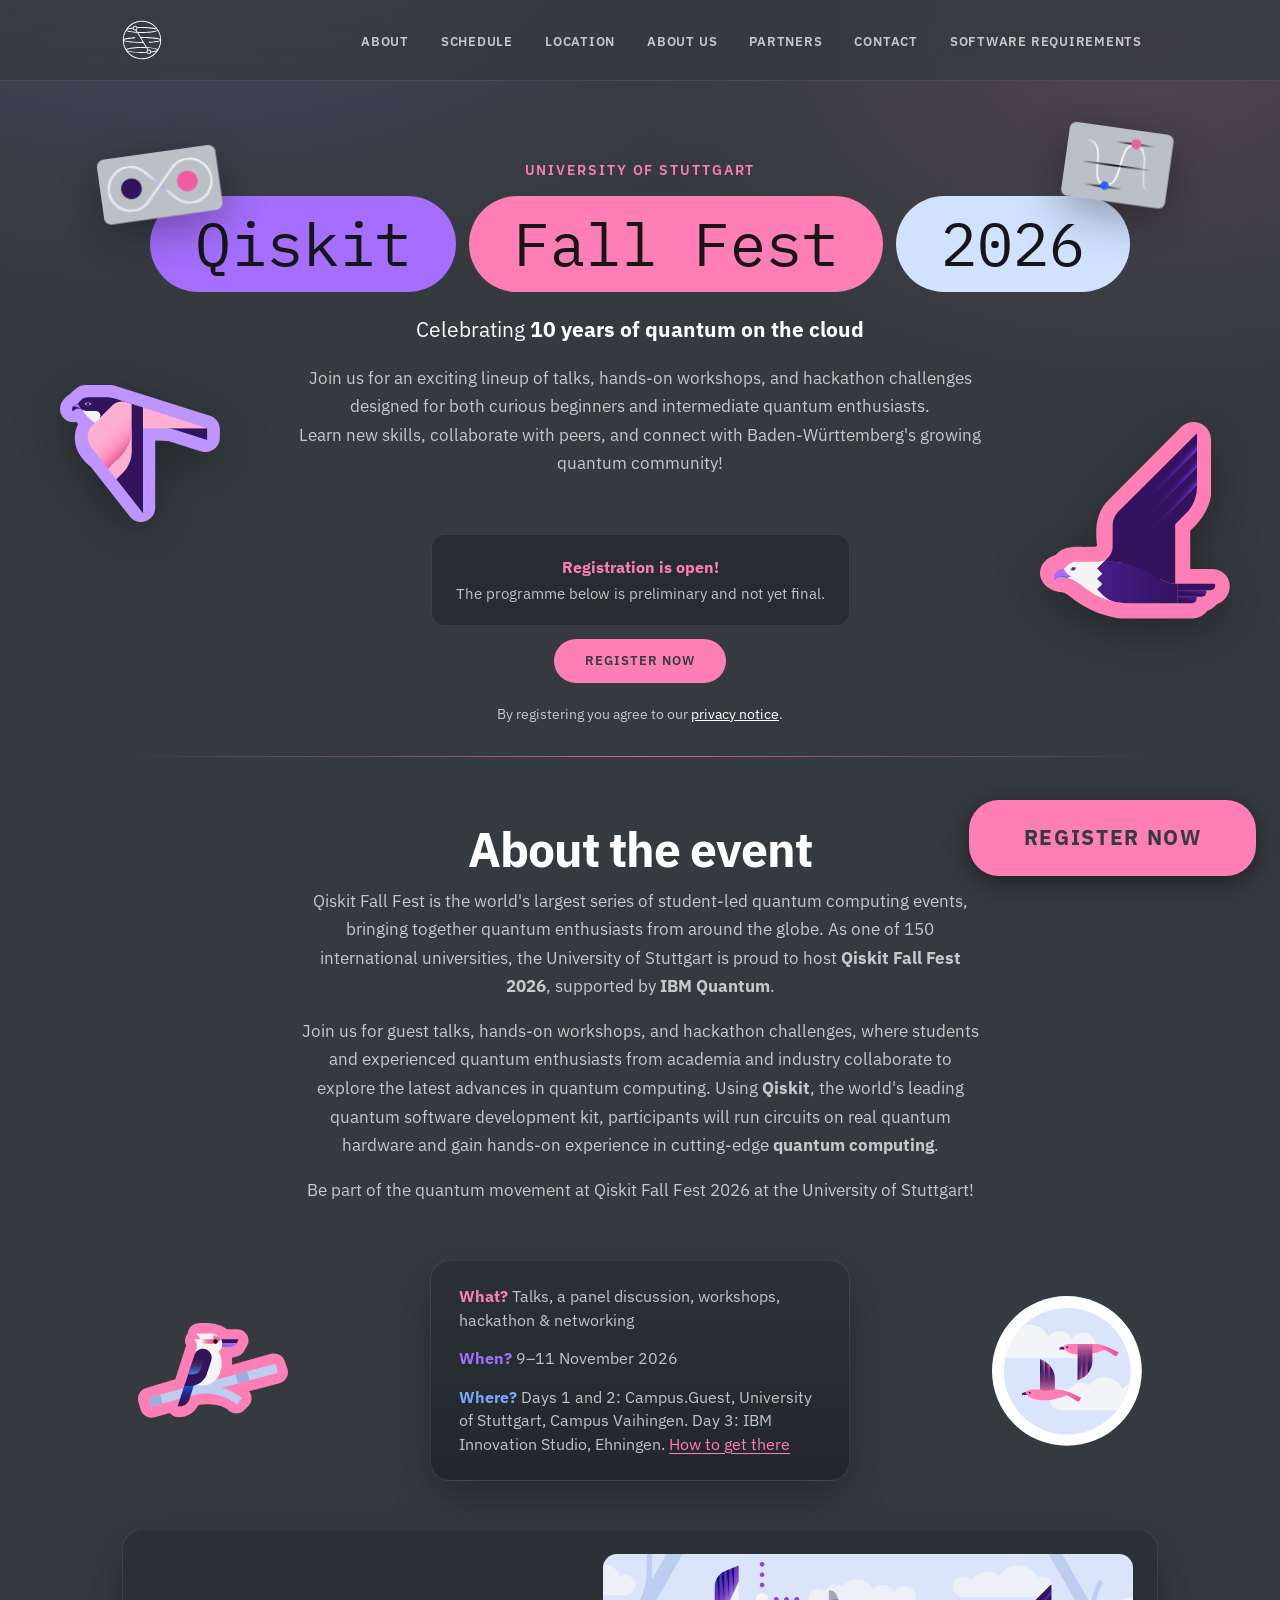
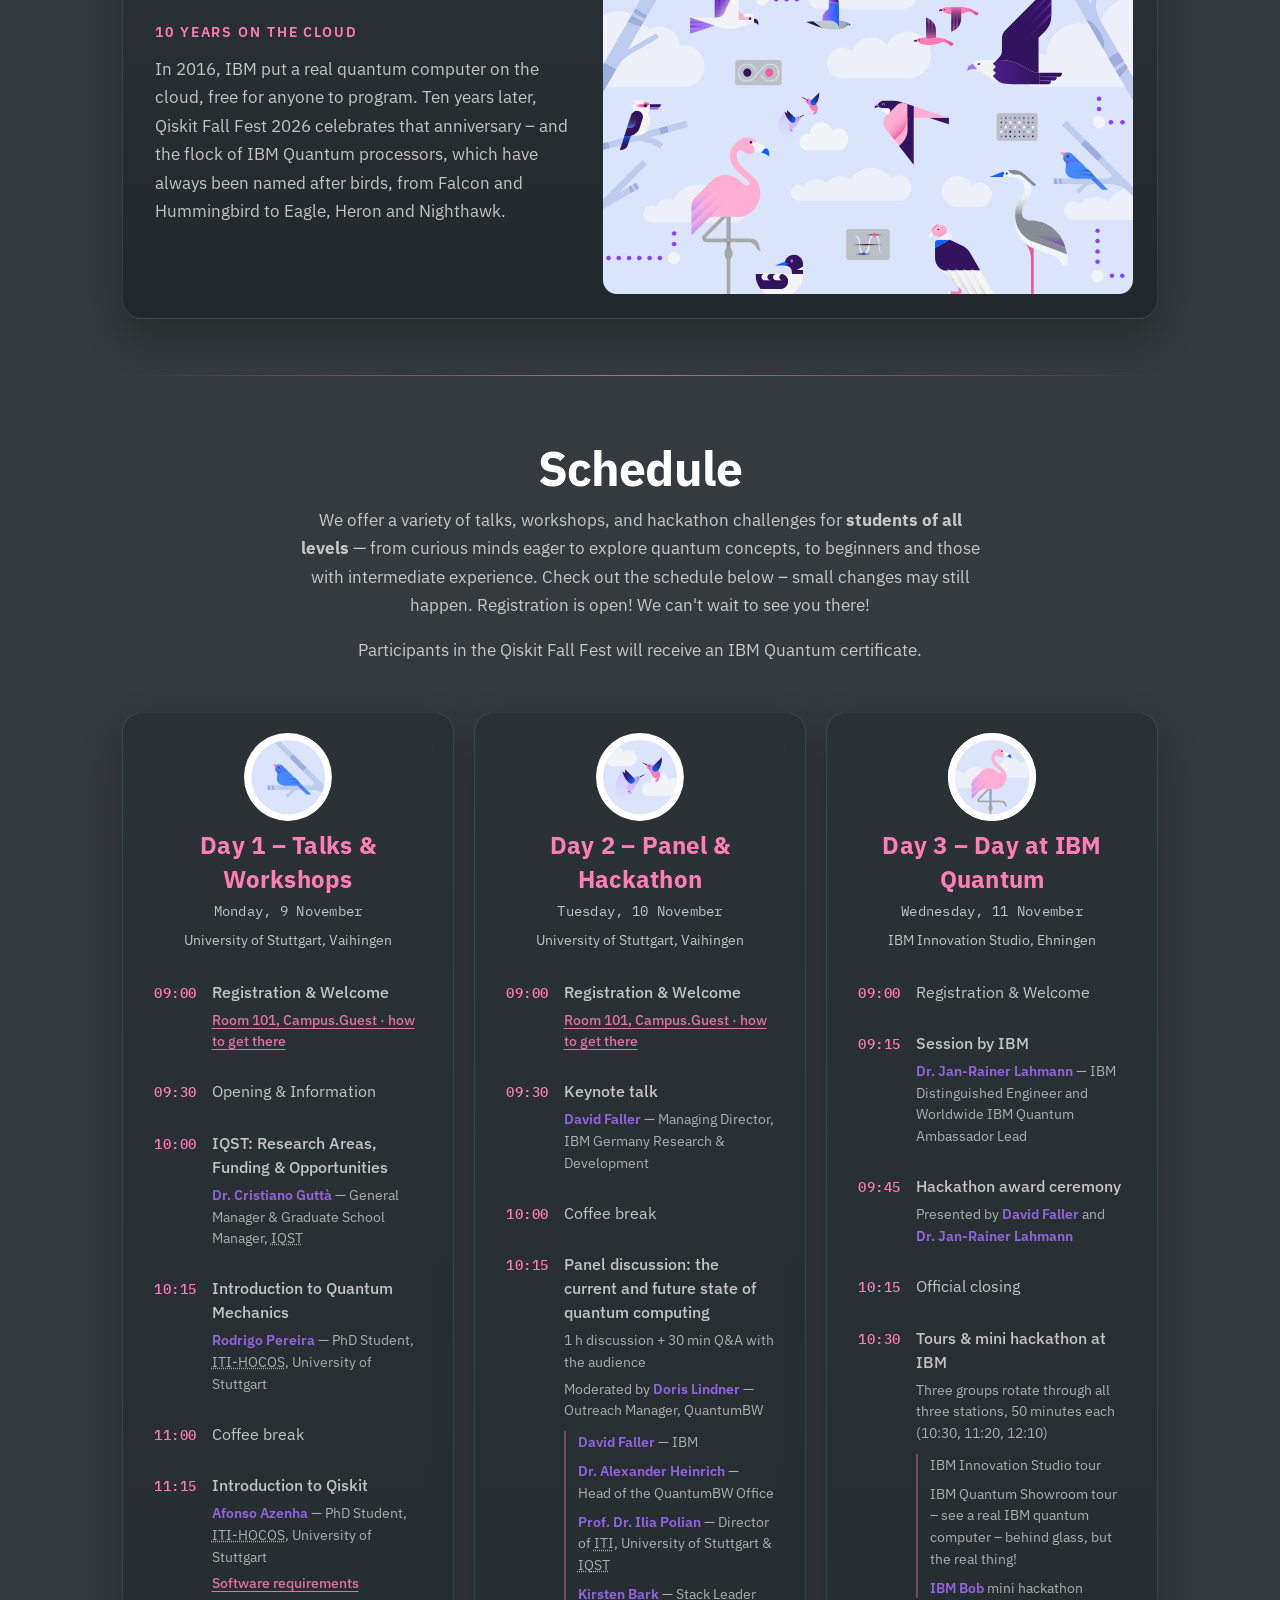
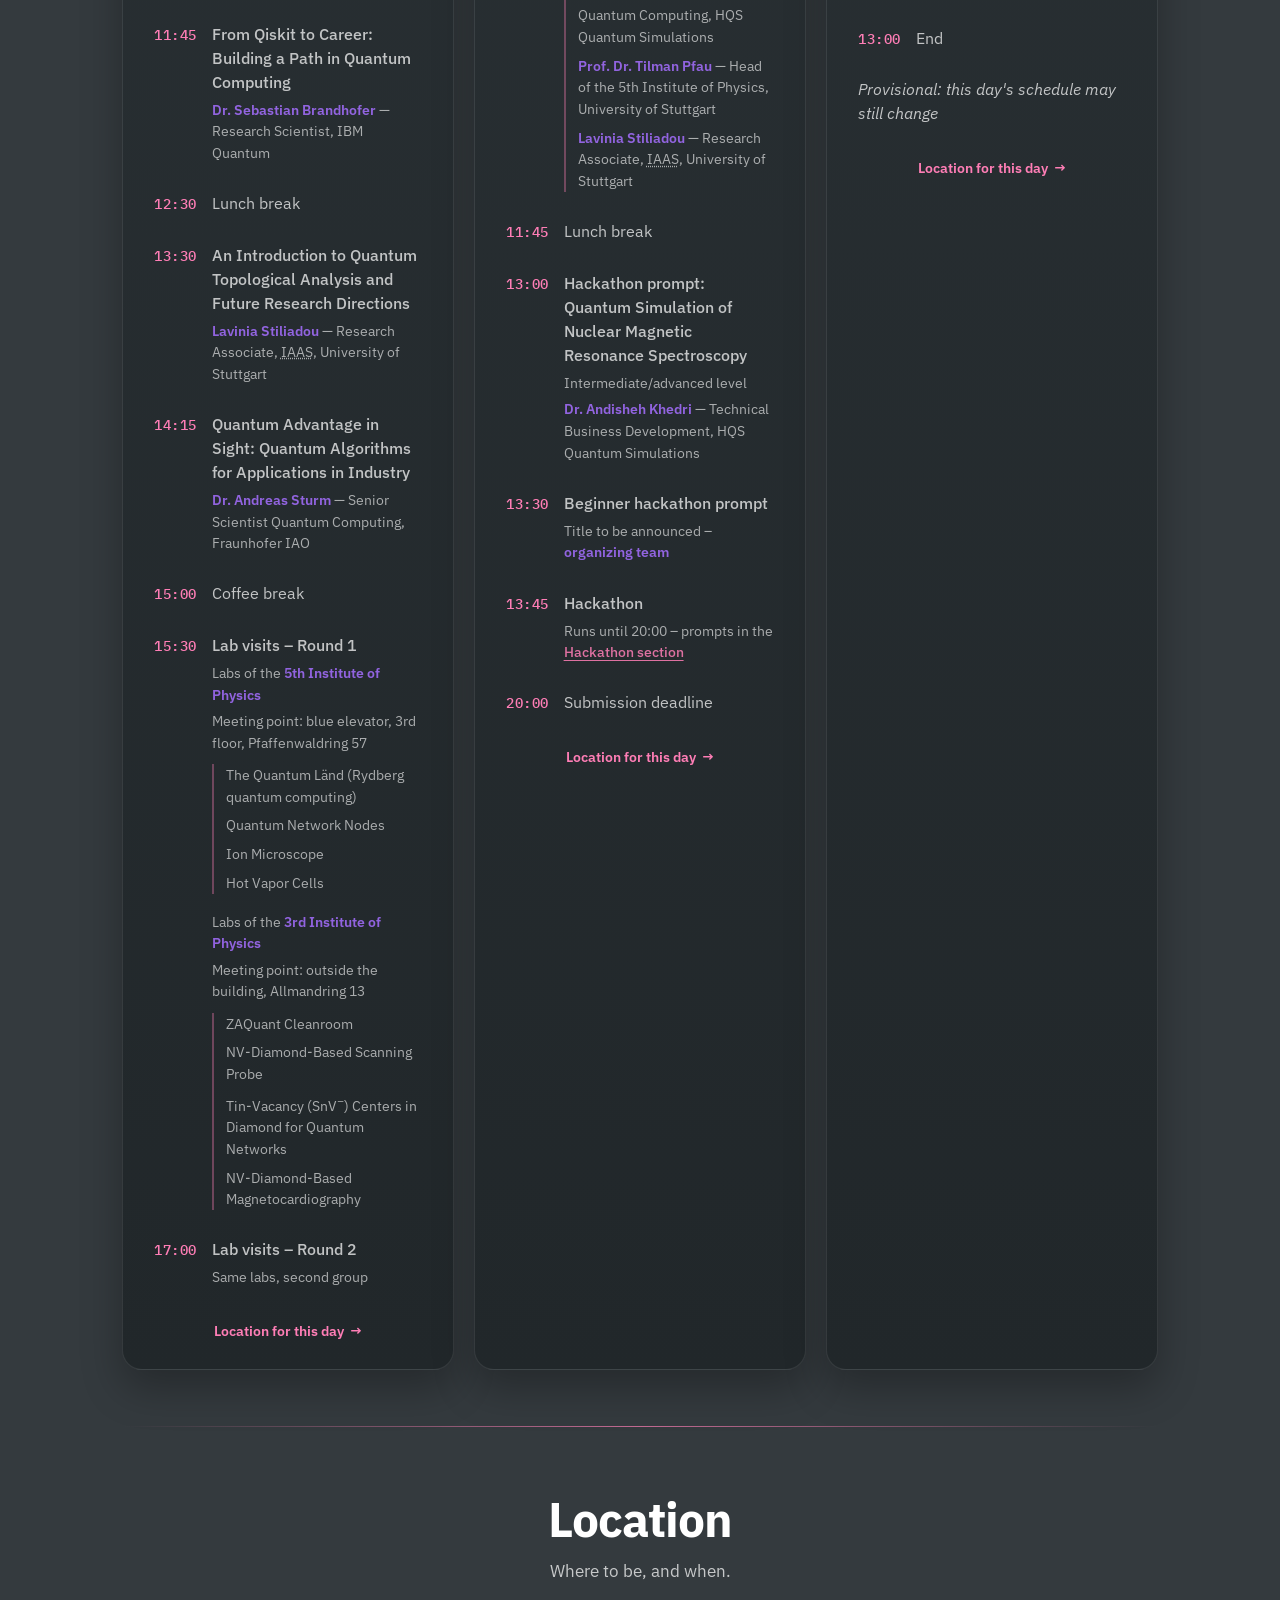
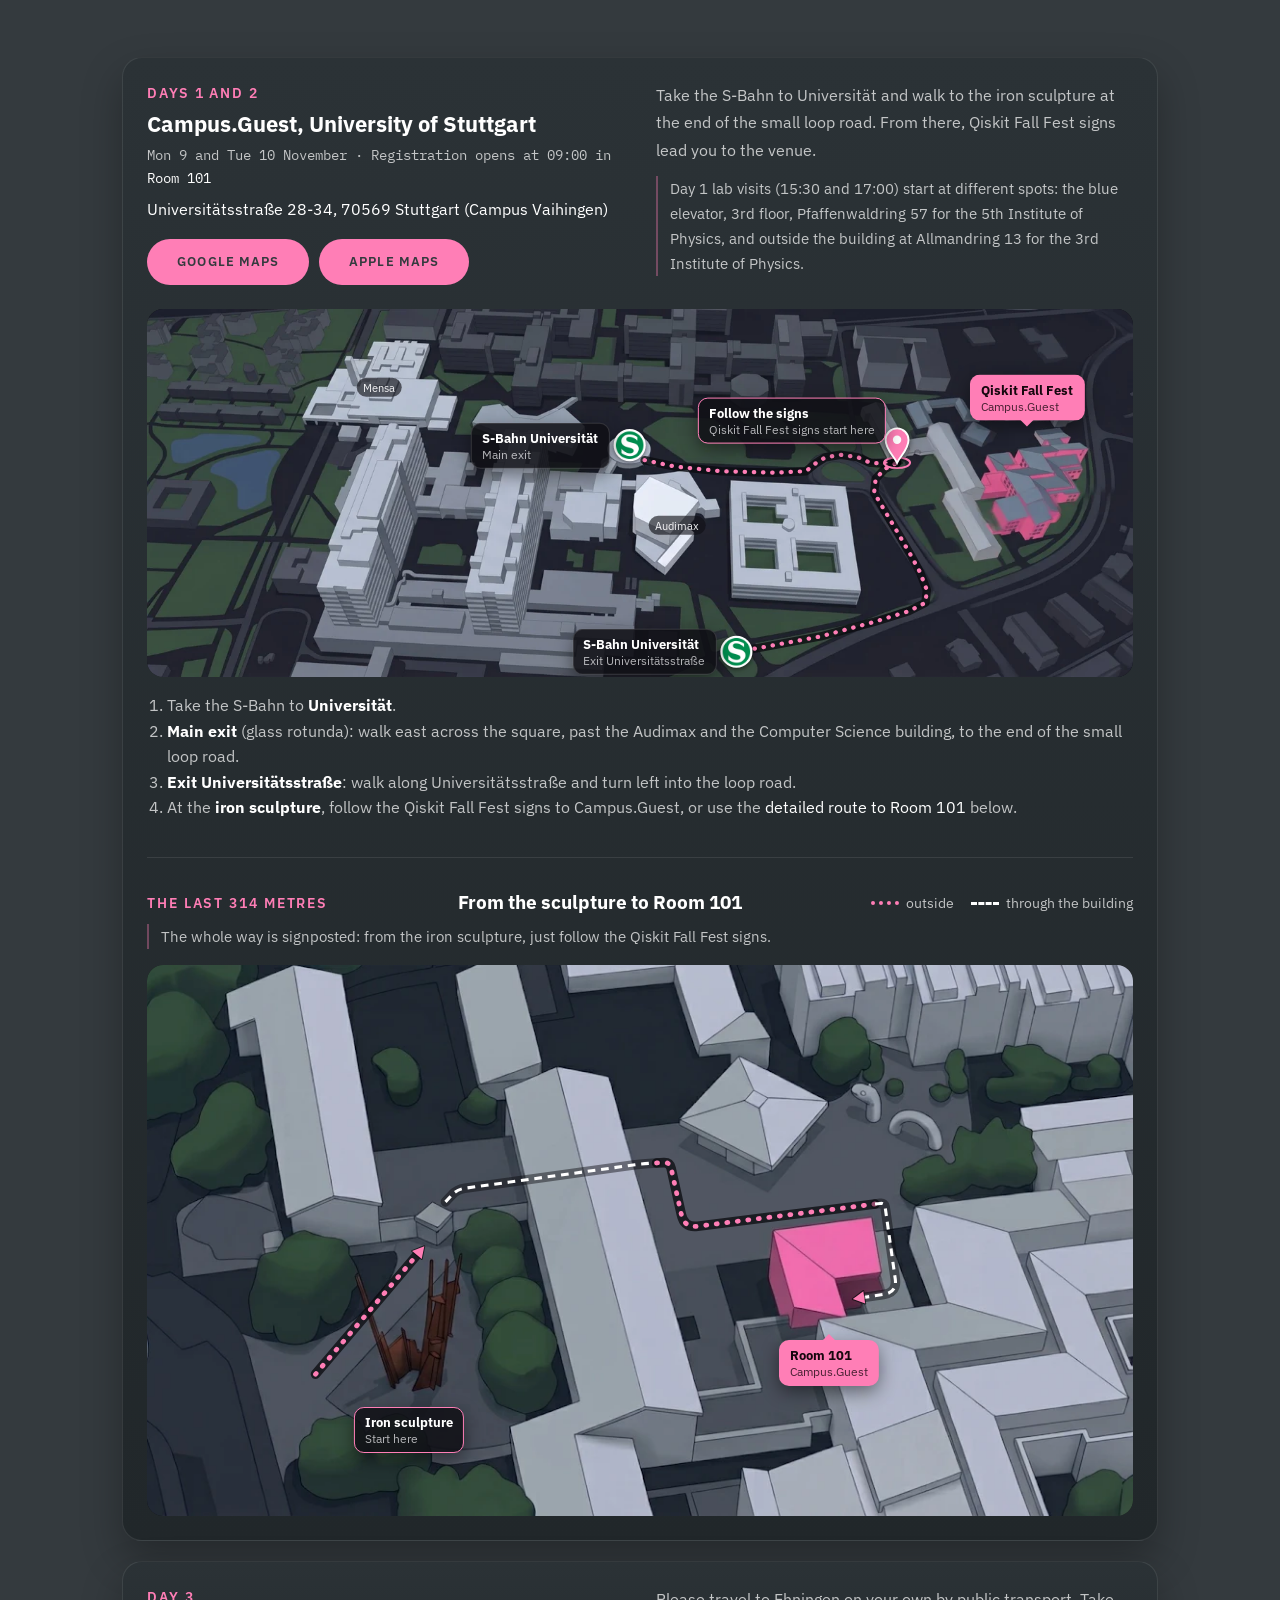
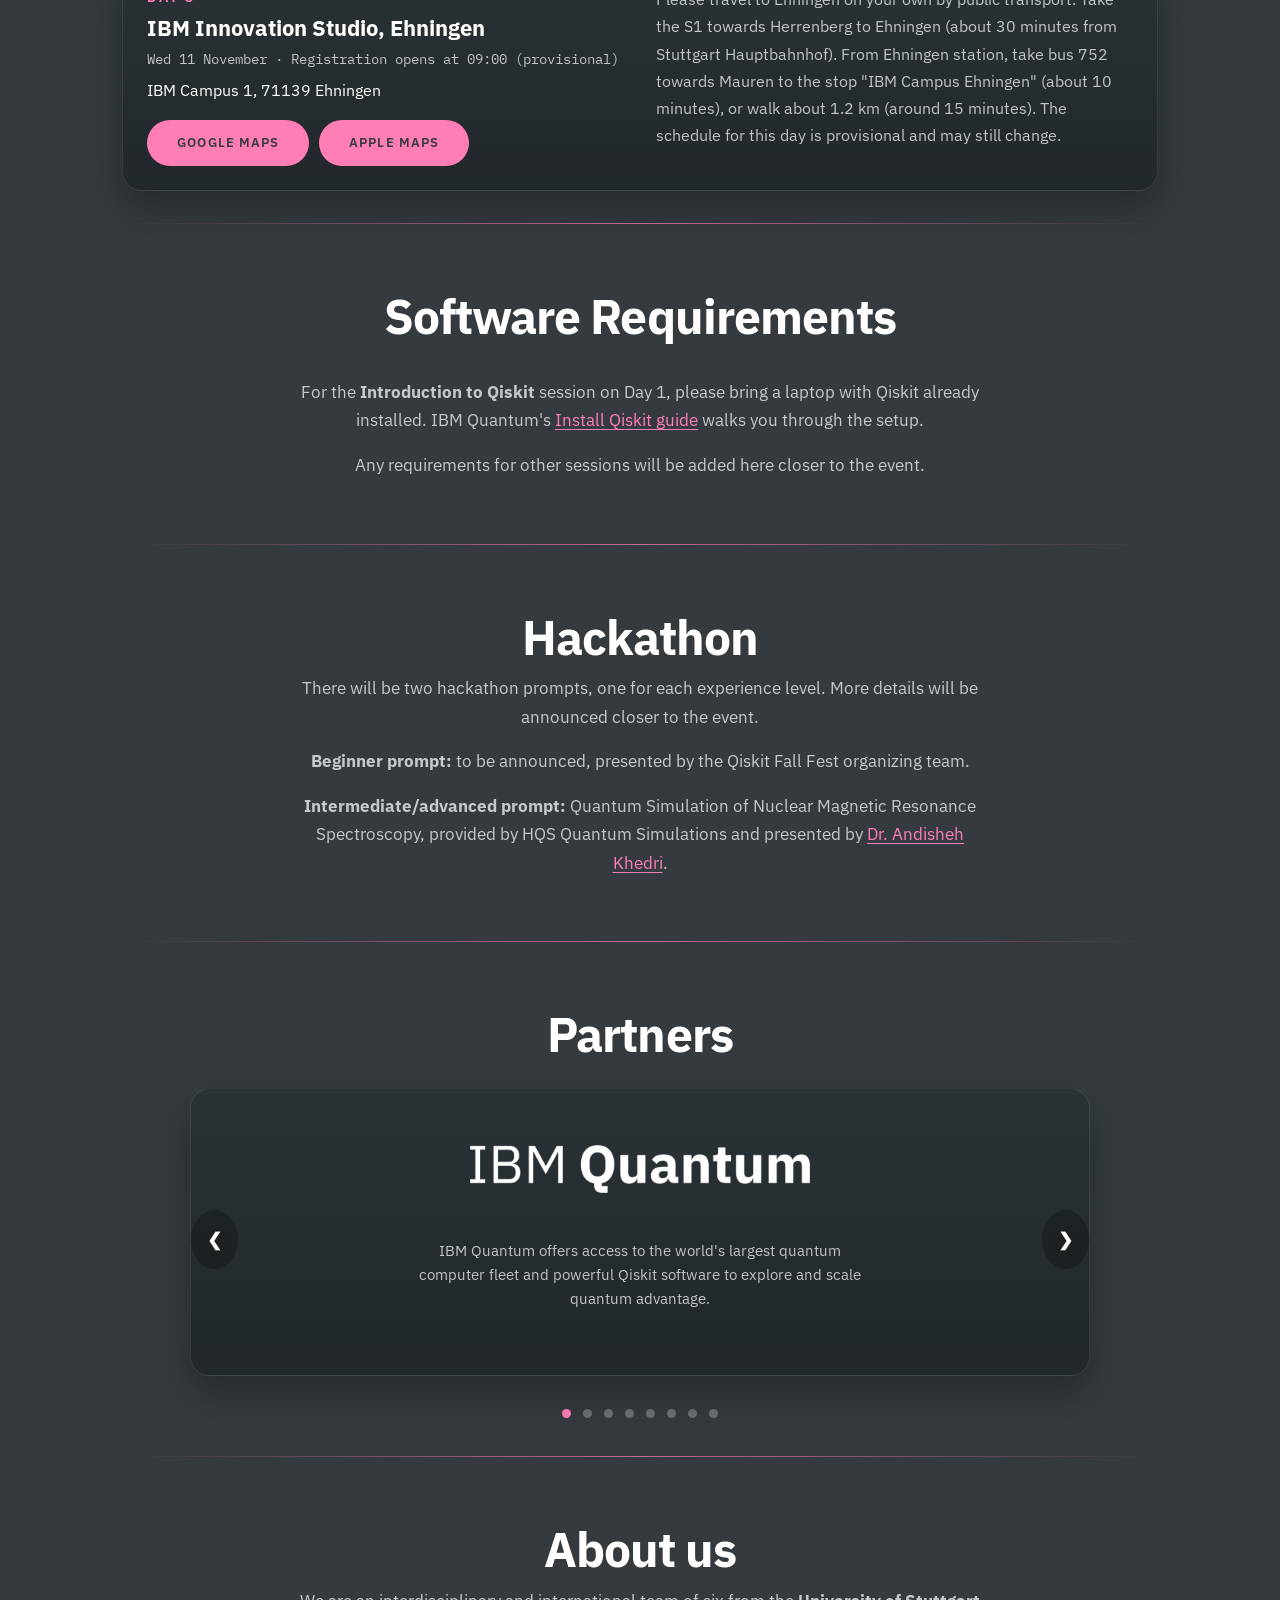
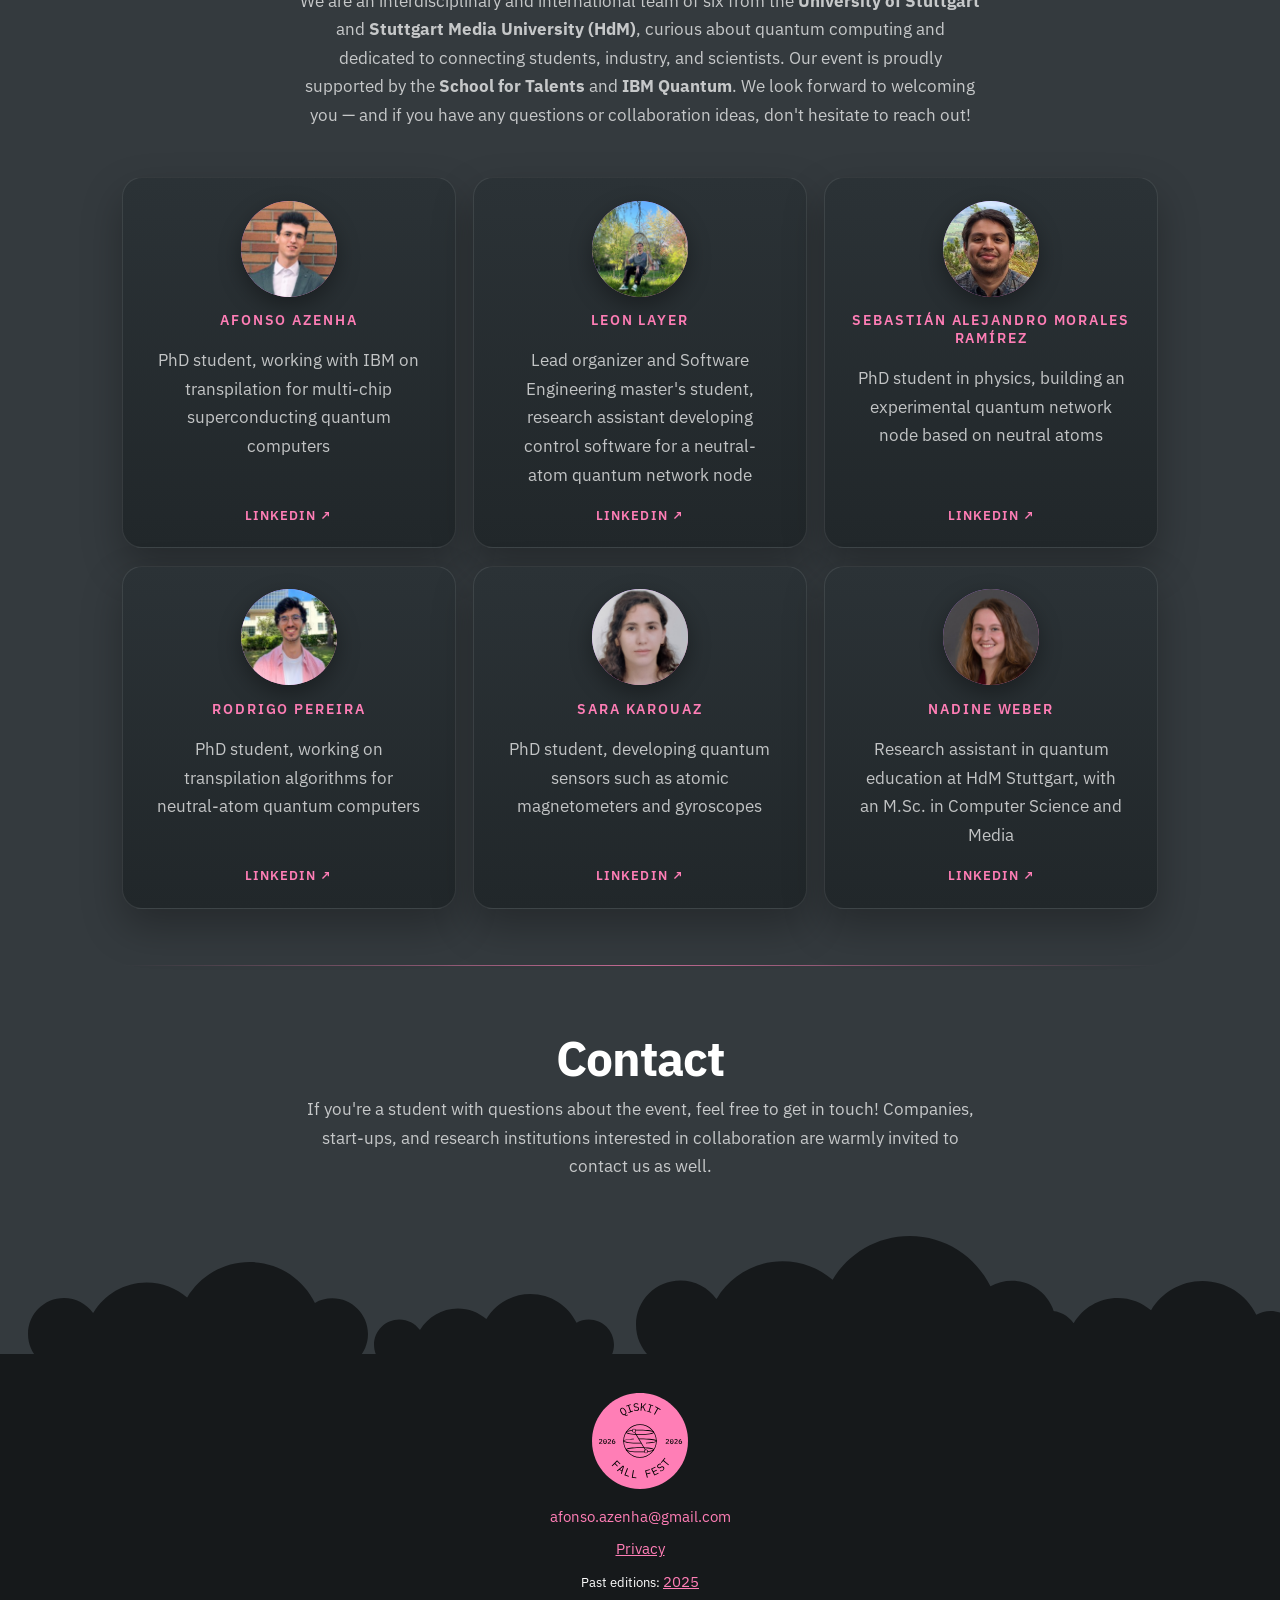
==== commit d3a4294b: "feat: update day 3 to IBM's proposed agenda (provisional) Registration at 09:00, IBM session, award " ====
--- a/index.html
+++ b/index.html
@@ -342,37 +342,38 @@
           </div>
           <p class="day-location">IBM Innovation Studio, Ehningen</p>
           <ul>
-            <li><span class="time">10:00</span> Registration &amp; Welcome</li>
-            <li>
-              <span class="time">10:30</span>
+            <li><span class="time">09:00</span> Registration &amp; Welcome</li>
+            <li>
+              <span class="time">09:15</span>
               <div class="event-details">
                 <div class="event-title">Session by IBM</div>
                 <div class="speaker-info"><a href="https://www.linkedin.com/in/janlahmann/" target="_blank" rel="noopener">Dr. Jan-Rainer Lahmann</a> — IBM Distinguished Engineer and Worldwide IBM Quantum Ambassador Lead</div>
               </div>
             </li>
             <li>
-              <span class="time">11:15</span>
+              <span class="time">09:45</span>
               <div class="event-details">
                 <div class="event-title">Hackathon award ceremony</div>
                 <div class="speaker-info">Presented by <a href="https://www.linkedin.com/in/dfaller/" target="_blank" rel="noopener">David Faller</a> and <a href="https://www.linkedin.com/in/janlahmann/" target="_blank" rel="noopener">Dr. Jan-Rainer Lahmann</a></div>
               </div>
             </li>
-            <li><span class="time">11:45</span> Lunch break</li>
-            <li>
-              <span class="time">12:45</span>
-              <div class="event-details">
-                <div class="event-title">Tours at IBM</div>
-                <div class="speaker-info">Until 15:00 &ndash; two groups, both tours run in parallel, then the groups
-                  swap</div>
+            <li><span class="time">10:15</span> Official closing</li>
+            <li>
+              <span class="time">10:30</span>
+              <div class="event-details">
+                <div class="event-title">Tours &amp; mini hackathon at IBM</div>
+                <div class="speaker-info">Three groups rotate through all three stations, 50 minutes each (10:30, 11:20,
+                  12:10)</div>
                 <div class="panelists">
                   <div class="speaker-info">IBM Innovation Studio tour</div>
                   <div class="speaker-info">IBM Quantum Showroom tour &ndash; see a real IBM quantum computer &ndash;
                     behind glass, but the real thing!</div>
+                  <div class="speaker-info"><a href="https://bob.ibm.com/" target="_blank" rel="noopener">IBM Bob</a> mini hackathon</div>
                 </div>
               </div>
             </li>
-            <li><span class="time">15:00</span> Closing ceremony</li>
-            <li><em>This day's schedule is still tentative</em></li>
+            <li><span class="time">13:00</span> End</li>
+            <li><em>Provisional: this day's schedule may still change</em></li>
           </ul>
           <a class="day-location-link" href="#location-ibm">Location for this day <span aria-hidden="true">&rarr;</span></a>
         </div>
@@ -558,7 +559,7 @@
           <div class="location-head">
             <p class="location-eyebrow">Day 3</p>
             <h3 class="location-title">IBM Innovation Studio, Ehningen</h3>
-            <p class="location-meta">Wed 11 November &middot; Registration opens at 10:00</p>
+            <p class="location-meta">Wed 11 November &middot; Registration opens at 09:00 (provisional)</p>
             <address class="location-address">IBM Campus 1, 71139 Ehningen</address>
             <div class="location-buttons">
               <a class="btn btn-secondary"
@@ -573,7 +574,7 @@
             <p>Please travel to Ehningen on your own by public transport. Take the S1 towards Herrenberg to Ehningen
               (about 30 minutes from Stuttgart Hauptbahnhof). From Ehningen station, take bus 752 towards Mauren to the
               stop "IBM Campus Ehningen" (about 10 minutes), or walk about 1.2 km (around 15 minutes). The schedule for
-              this day is still tentative.</p>
+              this day is provisional and may still change.</p>
           </div>
         </div>
       </article>
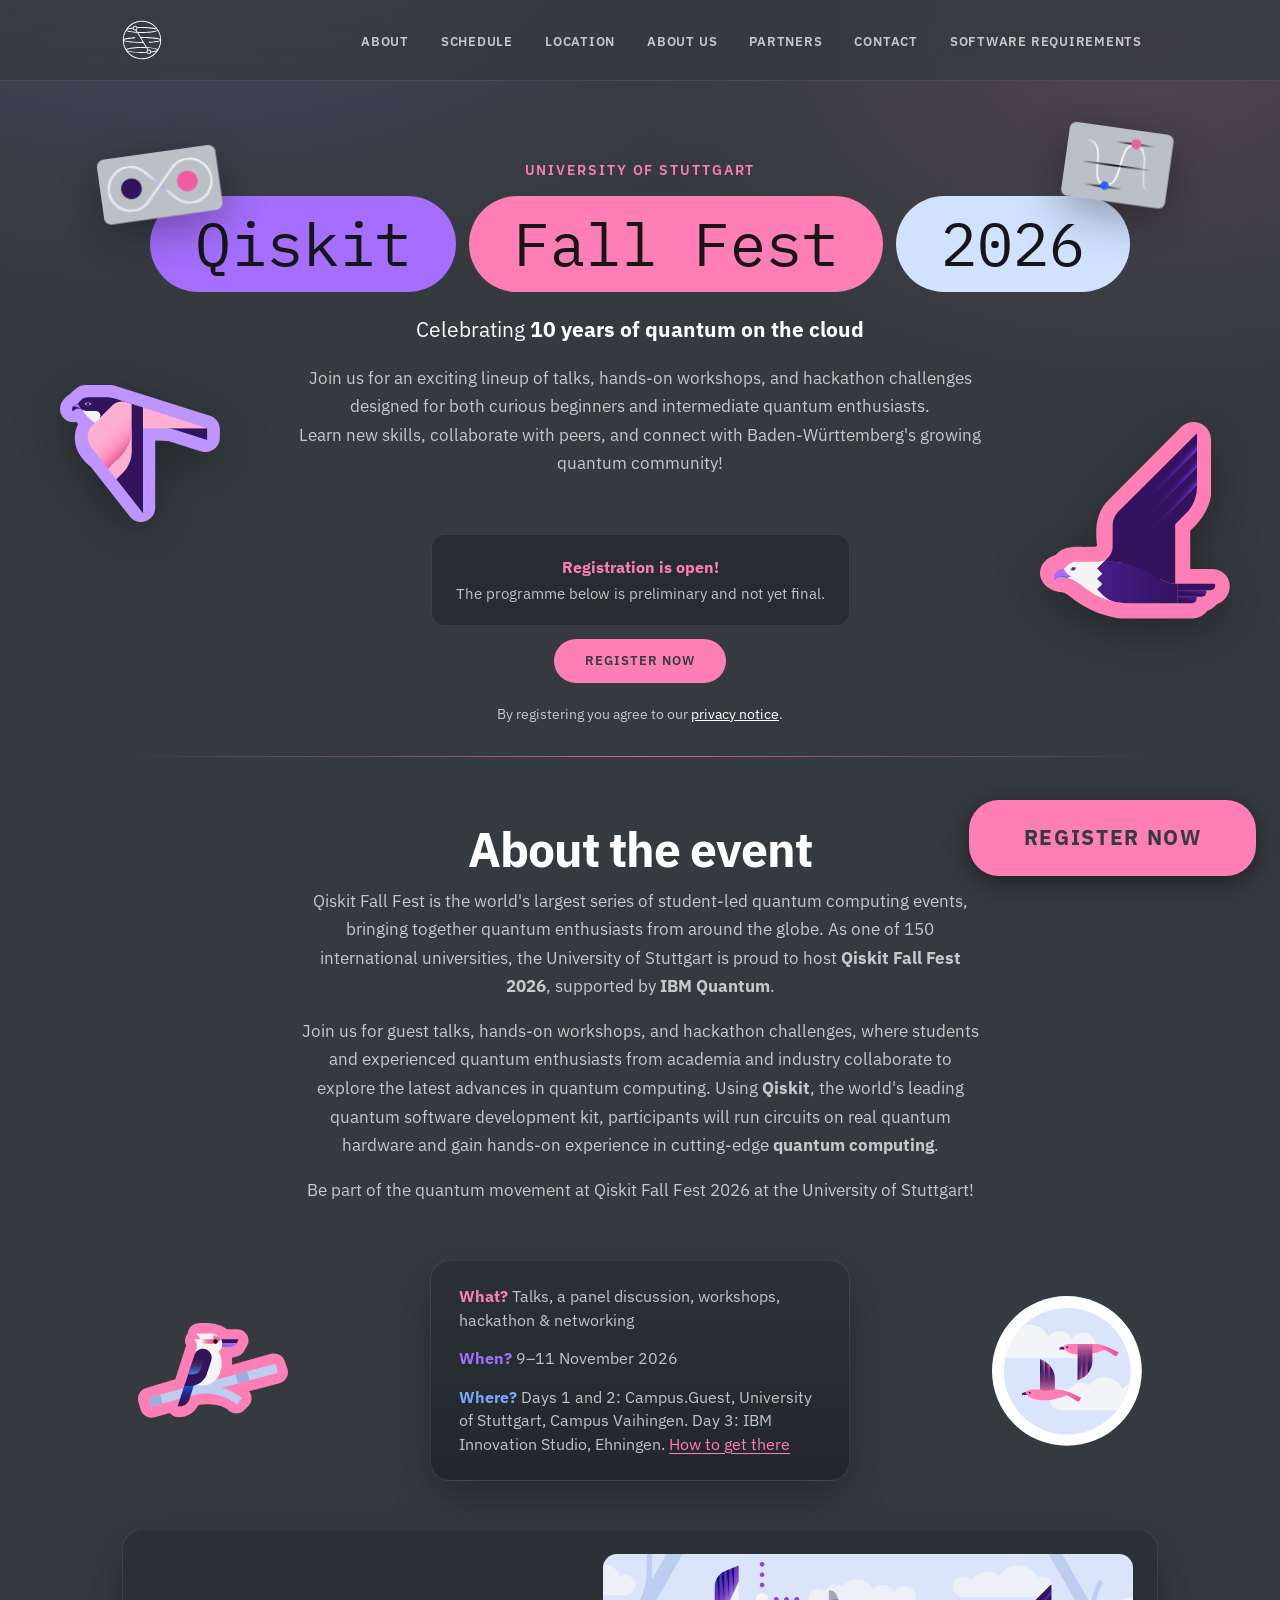
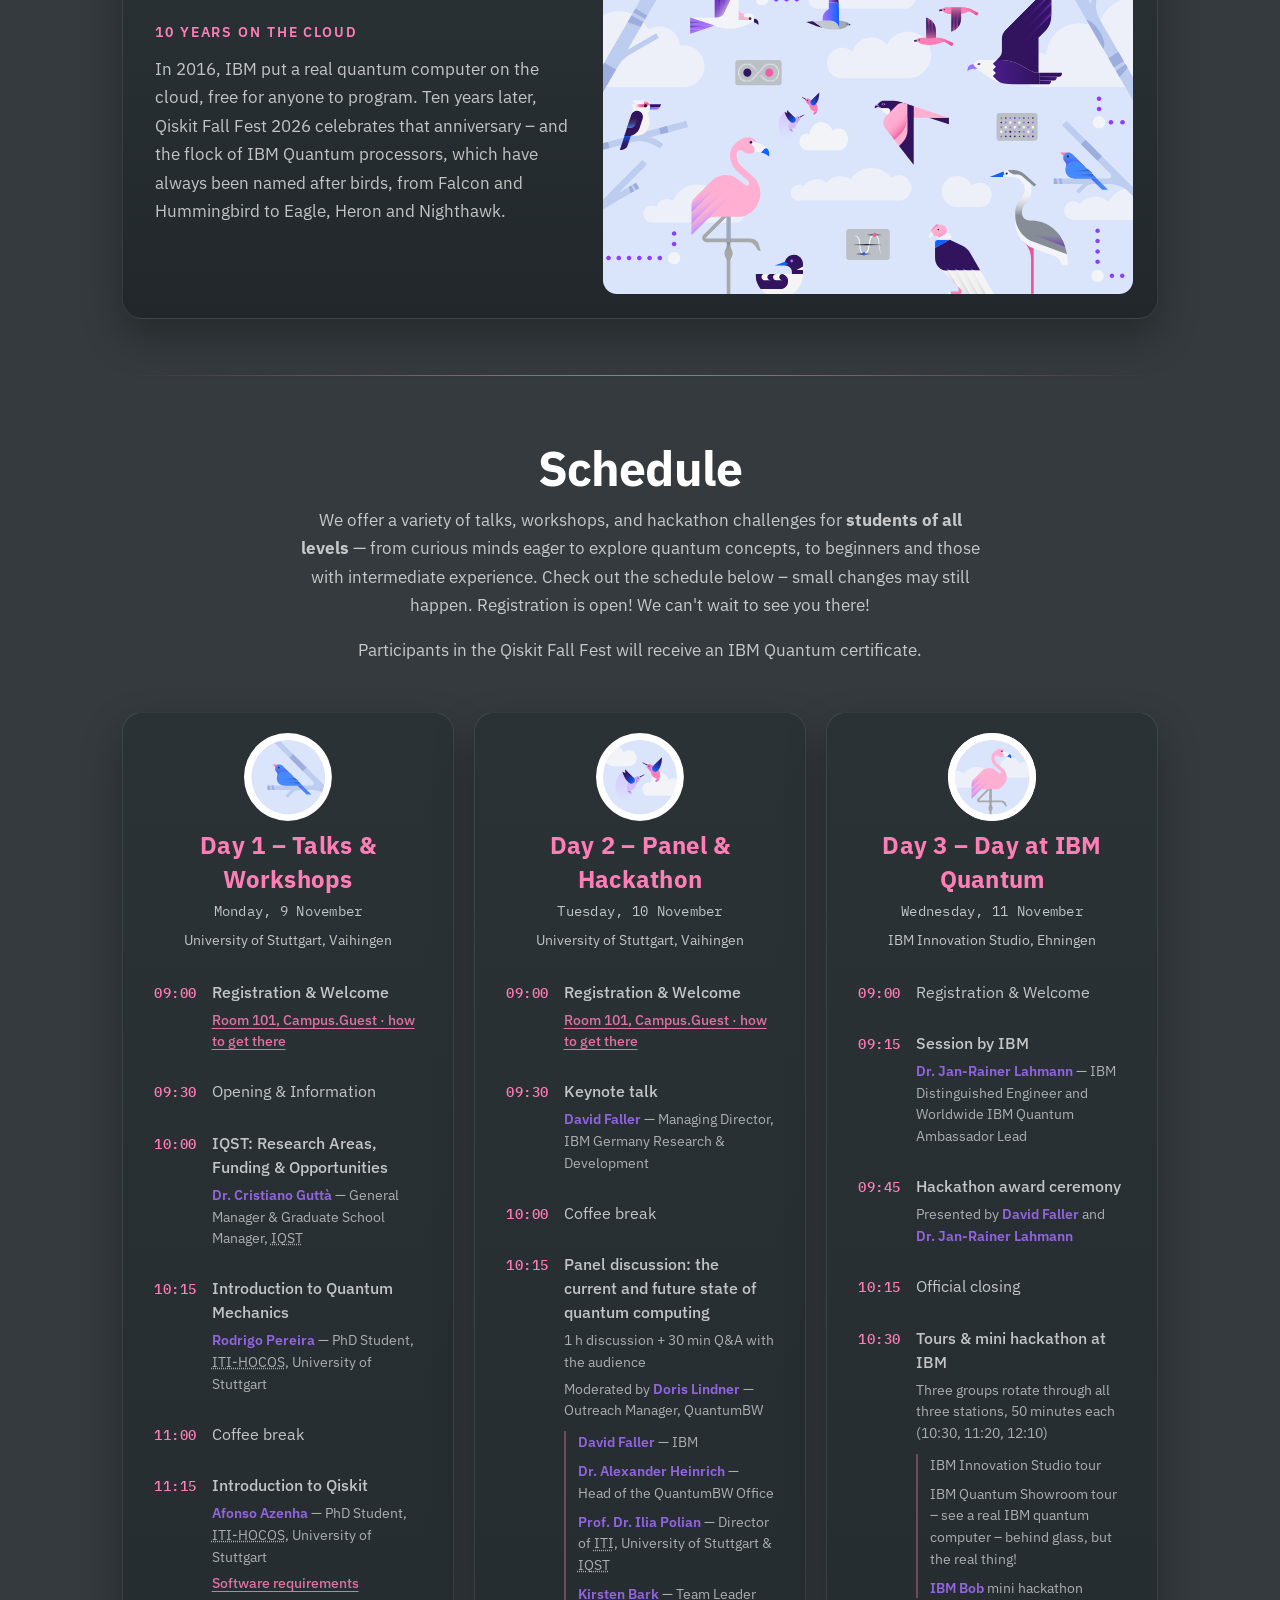
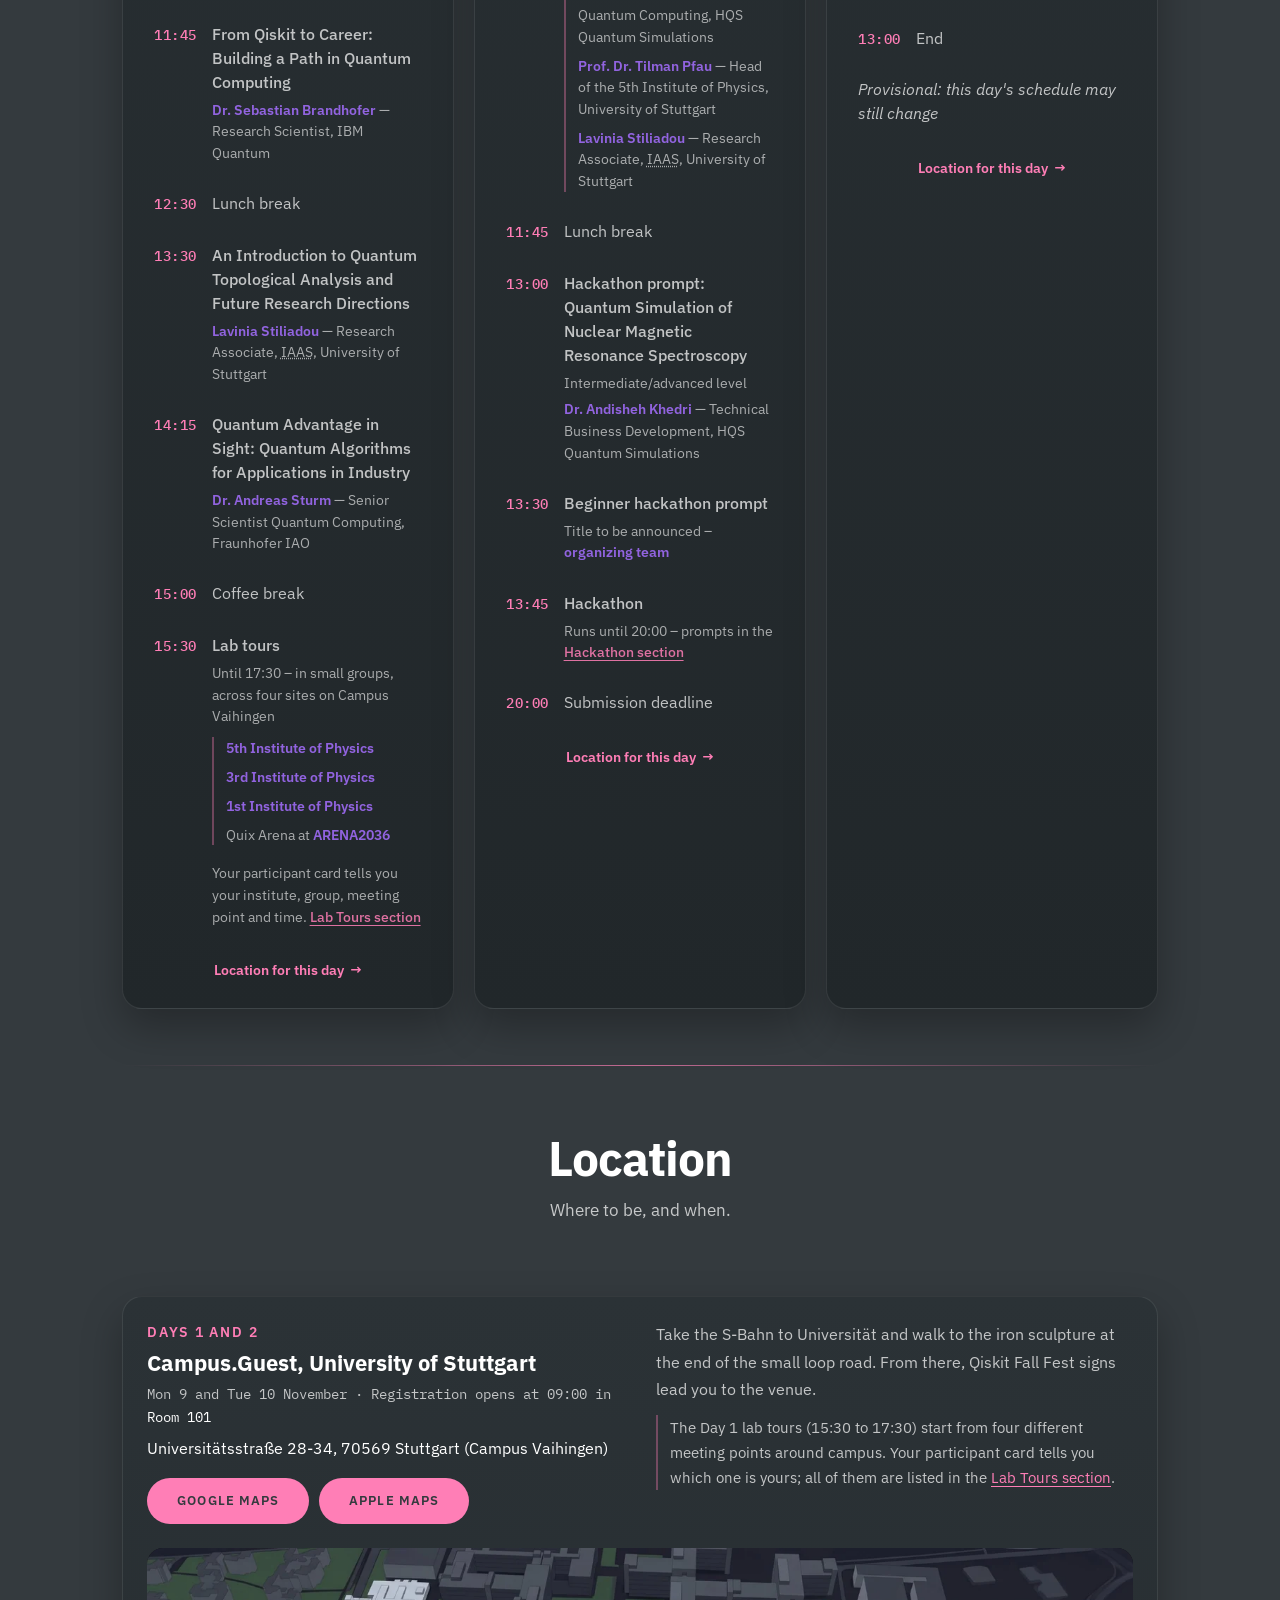
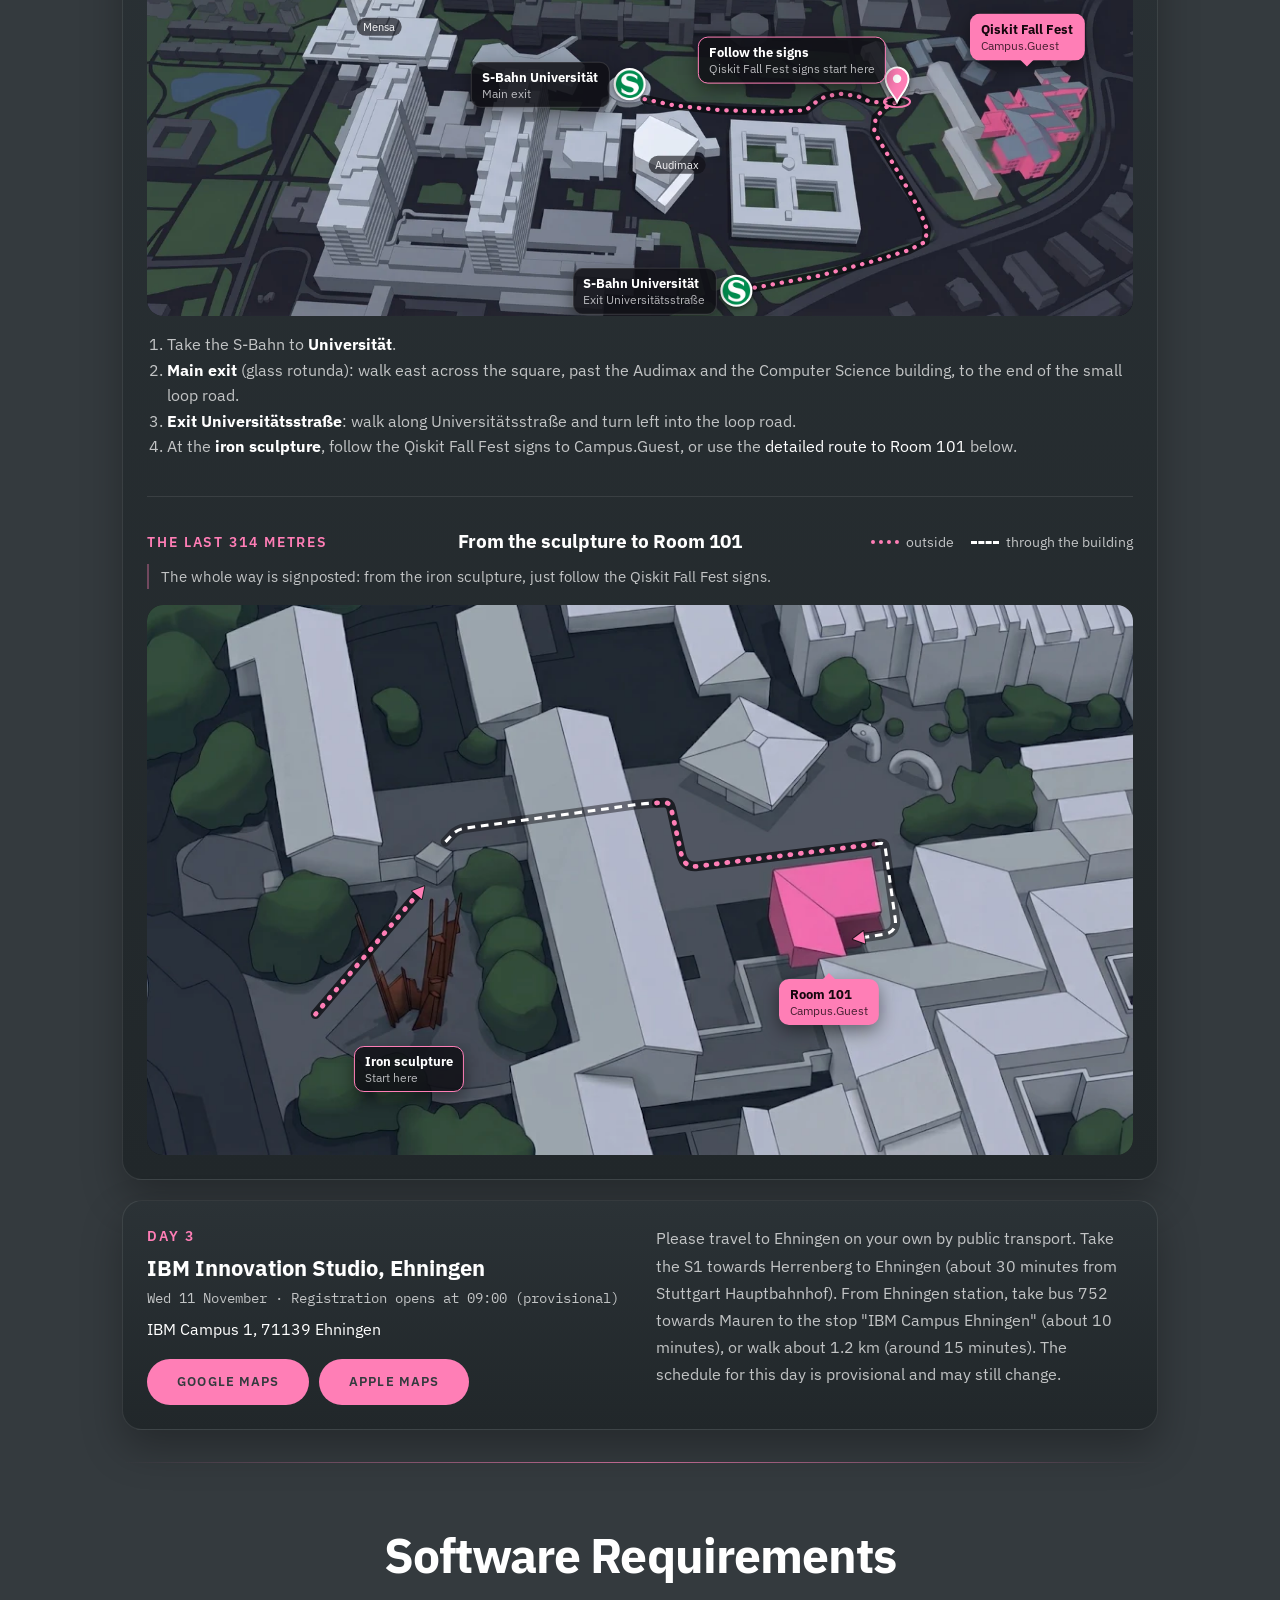
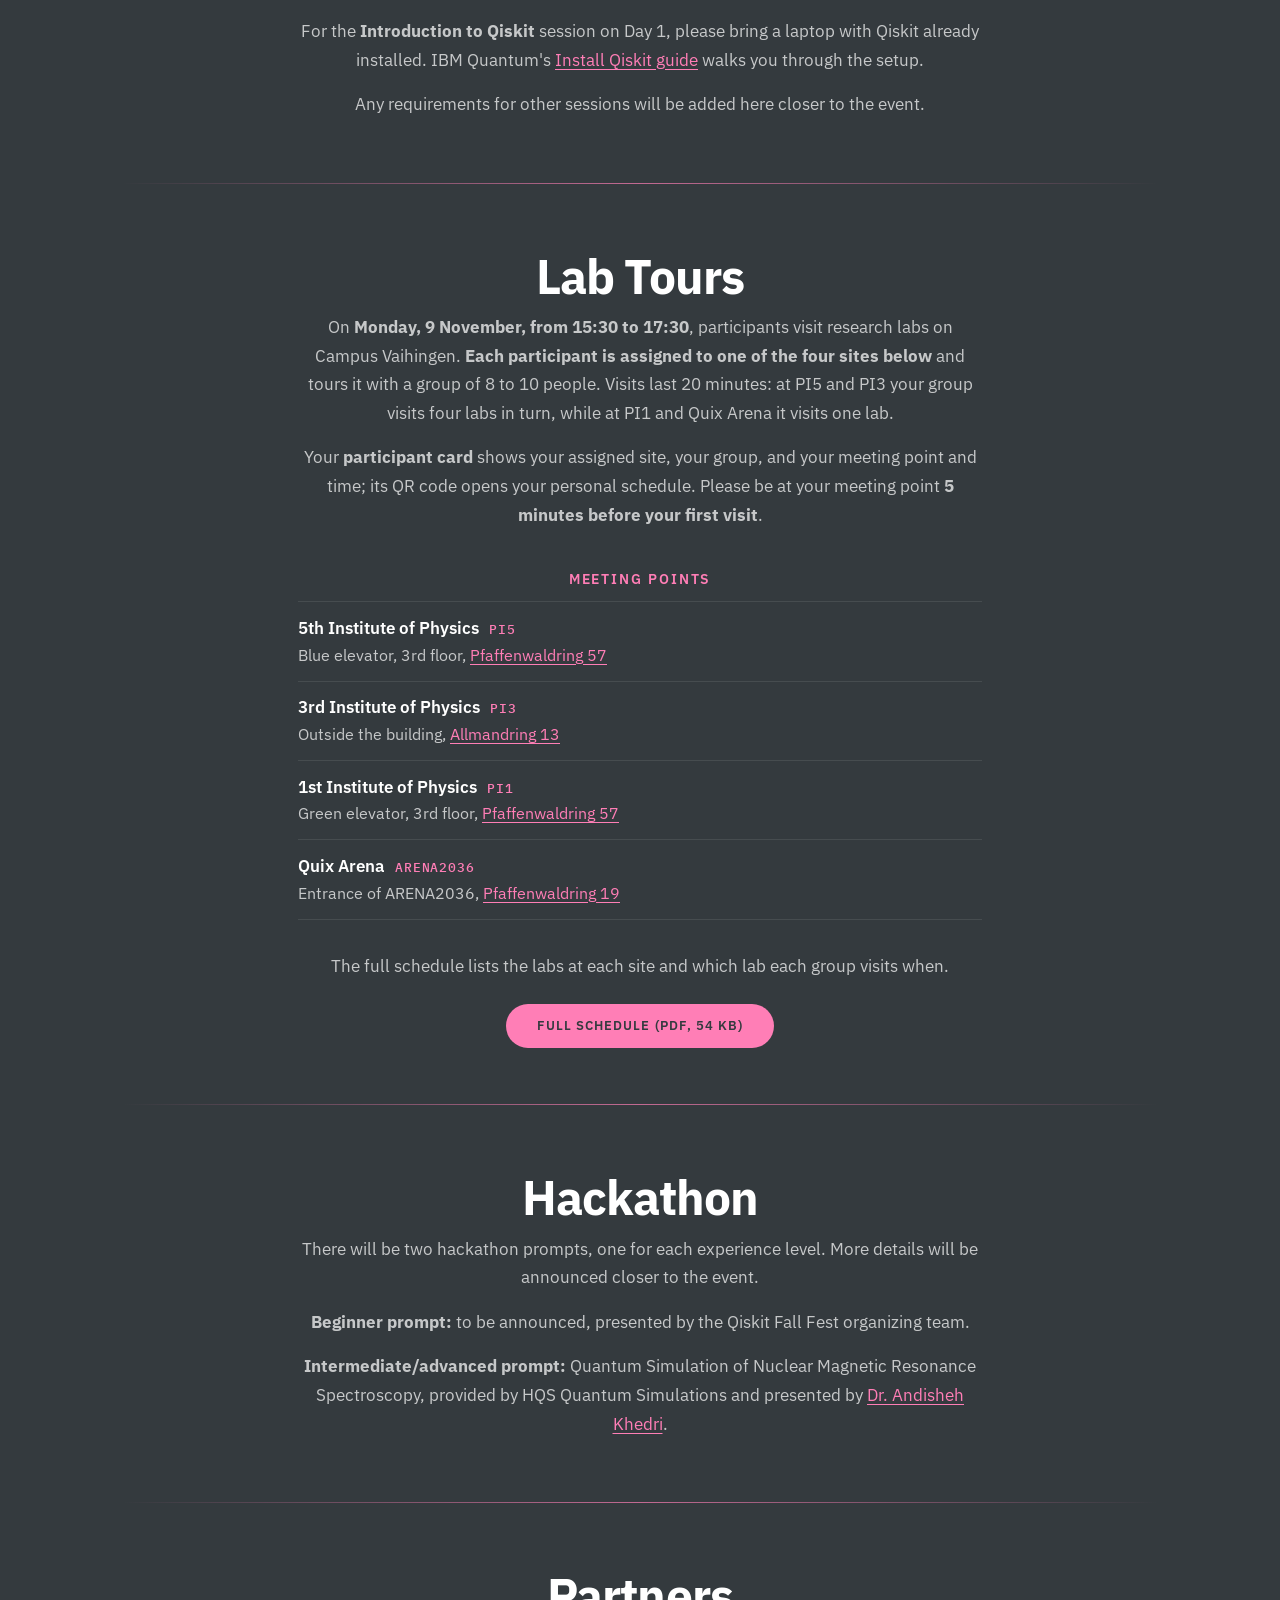
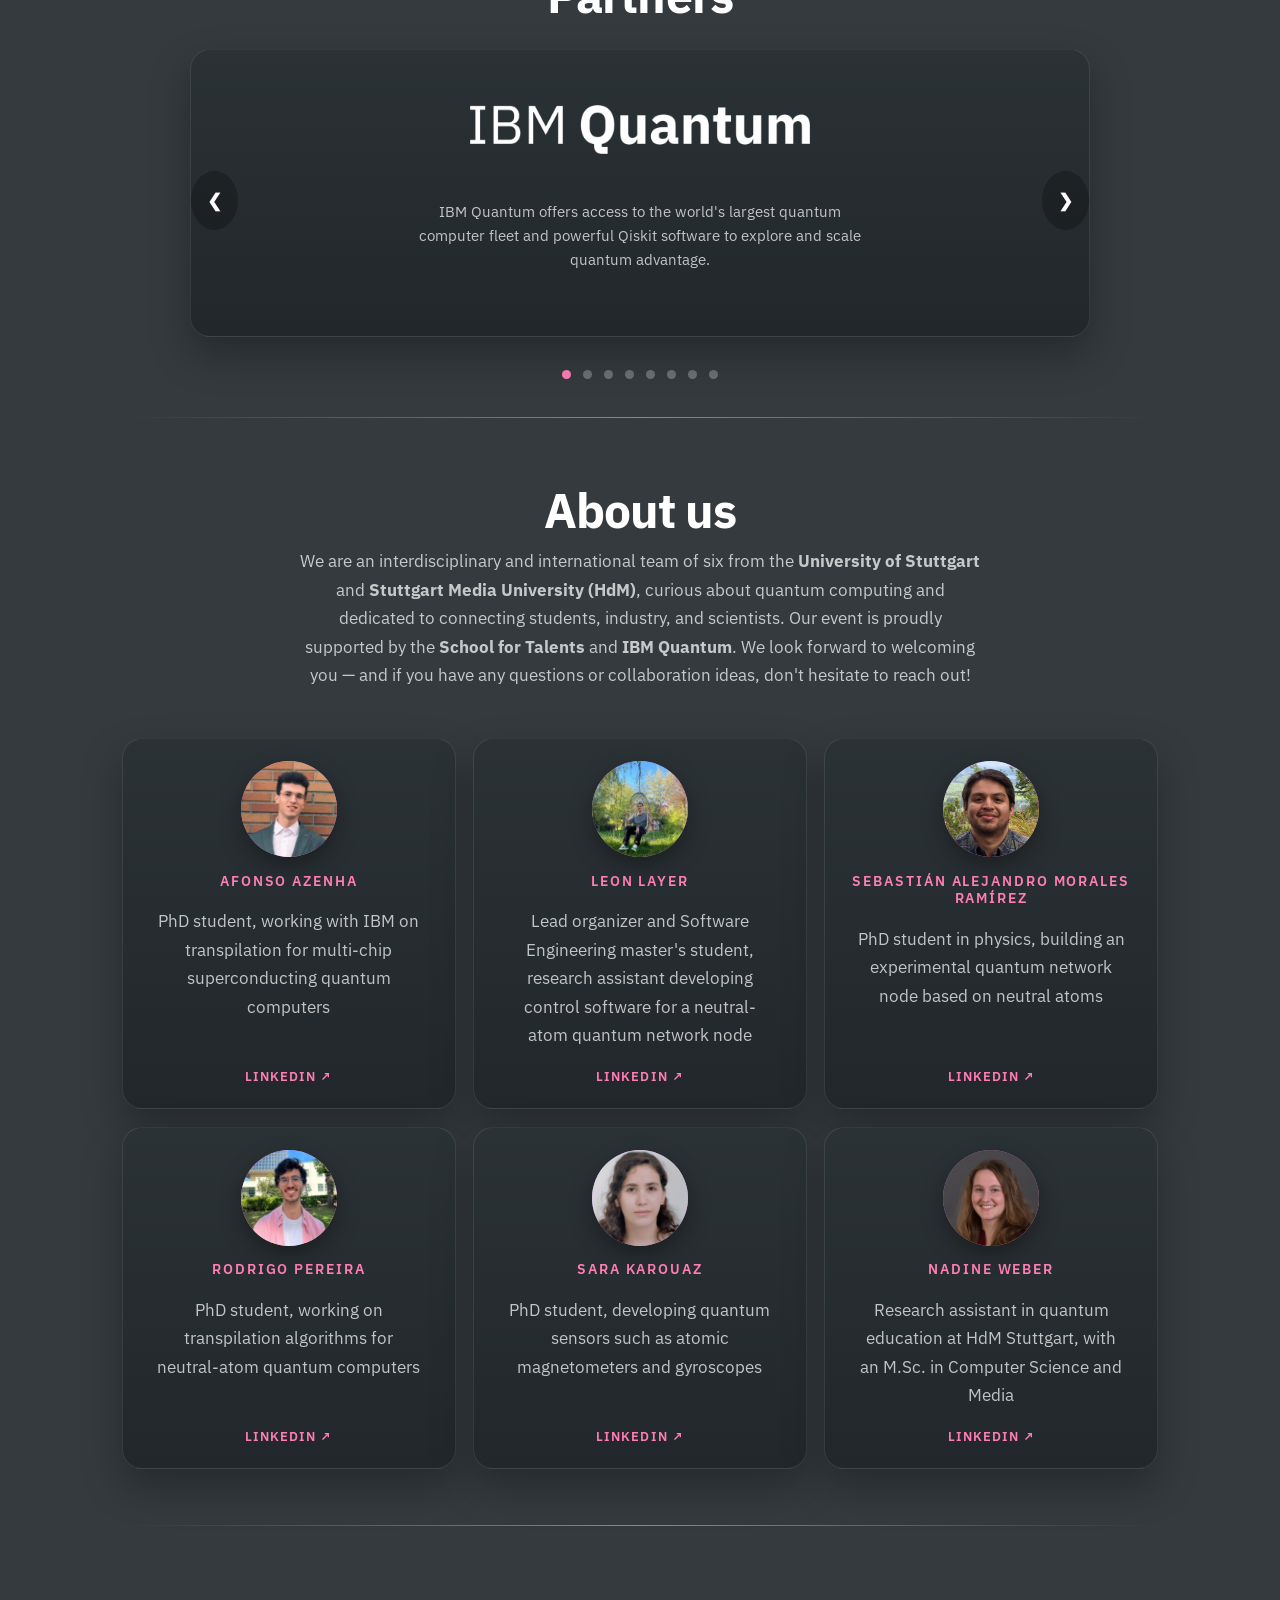
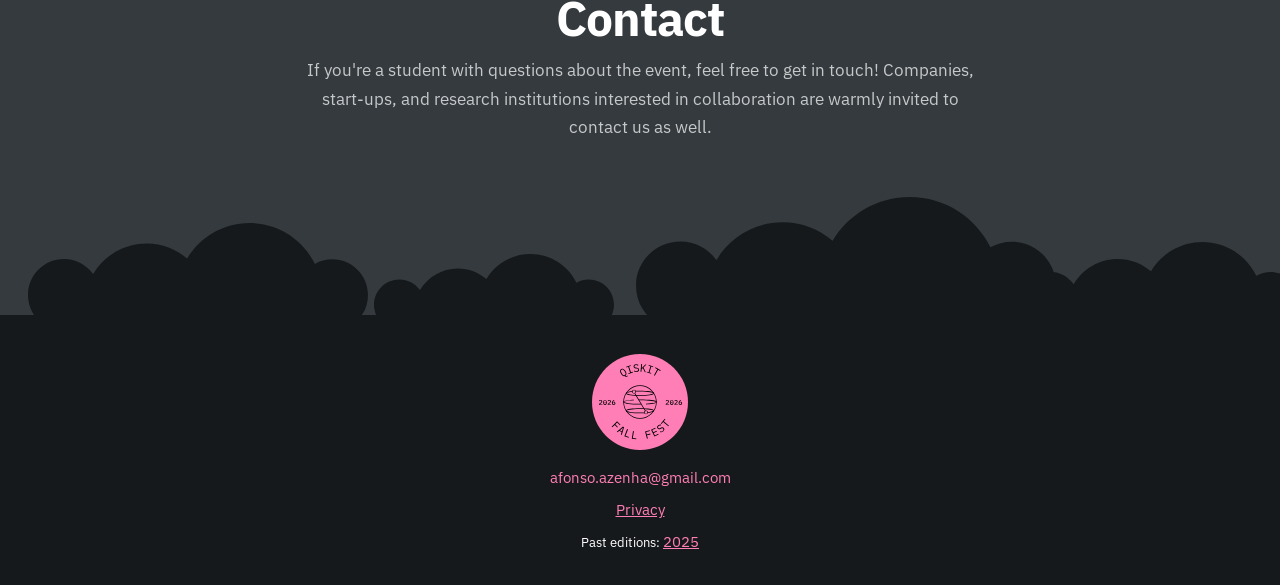
==== commit a88ed1f6: "feat: add Lab Tours section with meeting points and PDF schedule - Replace the two day 1 lab visit r" ====
--- a/index.html
+++ b/index.html
@@ -229,30 +229,16 @@
             <li>
               <span class="time">15:30</span>
               <div class="event-details">
-                <div class="event-title">Lab visits &ndash; Round 1</div>
-                <div class="speaker-info">Labs of the <a href="https://www.pi5.uni-stuttgart.de/" target="_blank" rel="noopener">5th Institute of Physics</a></div>
-                <div class="speaker-info">Meeting point: blue elevator, 3rd floor, Pfaffenwaldring 57</div>
+                <div class="event-title">Lab tours</div>
+                <div class="speaker-info">Until 17:30 &ndash; in small groups, across four sites on Campus Vaihingen</div>
                 <div class="panelists">
-                  <div class="speaker-info">The Quantum L&auml;nd (Rydberg quantum computing)</div>
-                  <div class="speaker-info">Quantum Network Nodes</div>
-                  <div class="speaker-info">Ion Microscope</div>
-                  <div class="speaker-info">Hot Vapor Cells</div>
+                  <div class="speaker-info"><a href="https://www.pi5.uni-stuttgart.de/" target="_blank" rel="noopener">5th Institute of Physics</a></div>
+                  <div class="speaker-info"><a href="https://www.pi3.uni-stuttgart.de/" target="_blank" rel="noopener">3rd Institute of Physics</a></div>
+                  <div class="speaker-info"><a href="https://www.pi1.uni-stuttgart.de/" target="_blank" rel="noopener">1st Institute of Physics</a></div>
+                  <div class="speaker-info">Quix Arena at <a href="https://www.arena2036.de/" target="_blank" rel="noopener">ARENA2036</a></div>
                 </div>
-                <div class="speaker-info">Labs of the <a href="https://www.pi3.uni-stuttgart.de/" target="_blank" rel="noopener">3rd Institute of Physics</a></div>
-                <div class="speaker-info">Meeting point: outside the building, Allmandring 13</div>
-                <div class="panelists">
-                  <div class="speaker-info">ZAQuant Cleanroom</div>
-                  <div class="speaker-info">NV-Diamond-Based Scanning Probe</div>
-                  <div class="speaker-info">Tin-Vacancy (SnV<sup>&minus;</sup>) Centers in Diamond for Quantum Networks</div>
-                  <div class="speaker-info">NV-Diamond-Based Magnetocardiography</div>
-                </div>
-              </div>
-            </li>
-            <li>
-              <span class="time">17:00</span>
-              <div class="event-details">
-                <div class="event-title">Lab visits &ndash; Round 2</div>
-                <div class="speaker-info">Same labs, second group</div>
+                <div class="speaker-info">Your participant card tells you your institute, group, meeting point and
+                  time. <a class="section-link" href="#labtours">Lab Tours section</a></div>
               </div>
             </li>
           </ul>
@@ -296,7 +282,7 @@
                   <div class="speaker-info"><a href="https://www.linkedin.com/in/ilia-polian-08a1868/" target="_blank" rel="noopener">Prof. Dr. Ilia Polian</a> — Director of
                     <abbr title="Institute of Computer Architecture and Computer Engineering">ITI</abbr>, University of Stuttgart &amp;
                     <abbr title="Center for Integrated Quantum Science and Technology">IQST</abbr></div>
-                  <div class="speaker-info"><a href="https://www.linkedin.com/in/kirsten-bark-a0248b165/" target="_blank" rel="noopener">Kirsten Bark</a> — Stack Leader Quantum
+                  <div class="speaker-info"><a href="https://www.linkedin.com/in/kirsten-bark-a0248b165/" target="_blank" rel="noopener">Kirsten Bark</a> — Team Leader Quantum
                     Computing, HQS Quantum Simulations</div>
                   <div class="speaker-info"><a href="https://www.linkedin.com/in/tilman-pfau-3679a8194/" target="_blank" rel="noopener">Prof. Dr. Tilman Pfau</a> — Head of the
                     5th Institute of Physics, University of Stuttgart</div>
@@ -409,9 +395,9 @@
           <div class="location-text">
             <p>Take the S-Bahn to Universität and walk to the iron sculpture at the end of the small loop road. From
               there, Qiskit Fall Fest signs lead you to the venue.</p>
-            <p class="location-note">Day 1 lab visits (15:30 and 17:00) start at different spots: the blue elevator,
-              3rd floor, Pfaffenwaldring 57 for the 5th Institute of Physics, and outside the building at Allmandring 13
-              for the 3rd Institute of Physics.</p>
+            <p class="location-note">The Day 1 lab tours (15:30 to 17:30) start from four different meeting points
+              around campus. Your participant card tells you which one is yours; all of them are listed in the
+              <a href="#labtours">Lab Tours section</a>.</p>
           </div>
         </div>
 
@@ -597,6 +583,53 @@
     </div>
   </section>
 
+  <!-- Lab Tours (Day 1 afternoon) -->
+  <section id="labtours" class="container textsection">
+    <div class="division"></div>
+    <div class="content-text">
+      <h2>Lab Tours</h2>
+      <p>
+        On <strong>Monday, 9 November, from 15:30 to 17:30</strong>, participants visit research labs on Campus
+        Vaihingen. <strong>Each participant is assigned to one of the four sites below</strong> and tours it with a
+        group of 8 to 10 people. Visits last 20 minutes: at PI5 and PI3 your group visits four labs in turn, while at
+        PI1 and Quix Arena it visits one lab.
+      </p>
+      <p>
+        Your <strong>participant card</strong> shows your assigned site, your group, and your meeting point and time;
+        its QR code opens your personal schedule. Please be at your meeting point <strong>5 minutes before your first
+        visit</strong>.
+      </p>
+      <h3>Meeting points</h3>
+      <ul class="tour-meet-list">
+        <li>
+          <span class="tour-meet-site"><a href="https://www.pi5.uni-stuttgart.de/" target="_blank" rel="noopener">5th Institute of Physics</a> <span class="tour-meet-code">PI5</span></span>
+          <span class="tour-meet-spot">Blue elevator, 3rd floor,
+            <a href="https://www.google.com/maps/search/?api=1&amp;query=Pfaffenwaldring%2057%2C%2070569%20Stuttgart" target="_blank" rel="noopener">Pfaffenwaldring 57</a></span>
+        </li>
+        <li>
+          <span class="tour-meet-site"><a href="https://www.pi3.uni-stuttgart.de/" target="_blank" rel="noopener">3rd Institute of Physics</a> <span class="tour-meet-code">PI3</span></span>
+          <span class="tour-meet-spot">Outside the building,
+            <a href="https://www.google.com/maps/search/?api=1&amp;query=Allmandring%2013%2C%2070569%20Stuttgart" target="_blank" rel="noopener">Allmandring 13</a></span>
+        </li>
+        <li>
+          <span class="tour-meet-site"><a href="https://www.pi1.uni-stuttgart.de/" target="_blank" rel="noopener">1st Institute of Physics</a> <span class="tour-meet-code">PI1</span></span>
+          <span class="tour-meet-spot">Green elevator, 3rd floor,
+            <a href="https://www.google.com/maps/search/?api=1&amp;query=Pfaffenwaldring%2057%2C%2070569%20Stuttgart" target="_blank" rel="noopener">Pfaffenwaldring 57</a></span>
+        </li>
+        <li>
+          <span class="tour-meet-site">Quix Arena <span class="tour-meet-code">ARENA2036</span></span>
+          <span class="tour-meet-spot">Entrance of ARENA2036,
+            <a href="https://www.google.com/maps/search/?api=1&amp;query=ARENA2036%2C%20Pfaffenwaldring%2019%2C%2070569%20Stuttgart" target="_blank" rel="noopener">Pfaffenwaldring 19</a></span>
+        </li>
+      </ul>
+      <p>The full schedule lists the labs at each site and which lab each group visits when.</p>
+      <div class="location-buttons">
+        <a class="btn btn-secondary" href="assets/2026/lab-tour-schedule.pdf" target="_blank" rel="noopener">
+          Full schedule (PDF, 54&nbsp;KB)</a>
+      </div>
+    </div>
+  </section>
+
 
   <!-- Hackathon -->
   <section id="hackathon" class="container textsection">
--- a/css/style.css
+++ b/css/style.css
@@ -1614,3 +1614,78 @@
   #location-campus:target, #location-ibm:target { animation: none; }
   .walk-detail:target .vm-scroller { animation: none; }
 }
+
+/* Links in the location notes (the global reset strips their underline) */
+.location-text p a {
+  color: var(--pill-pink);
+  text-decoration: underline;
+  text-underline-offset: 3px;
+}
+
+.location-text p a:hover {
+  color: var(--pill-purple);
+}
+
+/* Lab Tours (Day 1): meeting point per site, details in the PDF */
+#labtours .content-text h3 {
+  margin-top: 2rem;
+}
+
+/* A left-aligned block, centred as a whole inside the centred section */
+.tour-meet-list {
+  max-width: 700px;
+  margin: 0.75rem auto 1.5rem;
+  padding: 0 0.5rem;
+  text-align: left;
+  line-height: 1.5;
+}
+
+.tour-meet-list li {
+  display: flex;
+  flex-direction: column;
+  gap: 0.15rem;
+  padding: 0.85rem 0;
+  border-bottom: 1px solid var(--border-soft);
+}
+
+.tour-meet-list li:first-child {
+  border-top: 1px solid var(--border-soft);
+}
+
+.tour-meet-site {
+  font-weight: var(--weight-semibold);
+  font-size: 1.05rem;
+  color: var(--text-color);
+}
+
+.tour-meet-site a:hover {
+  color: var(--pill-pink);
+}
+
+.tour-meet-code {
+  margin-left: 0.4rem;
+  font-family: var(--font-mono);
+  font-size: 0.8rem;
+  font-weight: 500;
+  letter-spacing: 0.06em;
+  color: var(--pill-pink);
+}
+
+.tour-meet-spot {
+  color: var(--muted);
+  font-size: 0.98rem;
+}
+
+.tour-meet-spot a {
+  color: var(--pill-pink);
+  text-decoration: underline;
+  text-underline-offset: 3px;
+}
+
+.tour-meet-spot a:hover {
+  color: var(--pill-purple);
+}
+
+#labtours .location-buttons {
+  justify-content: center;
+}
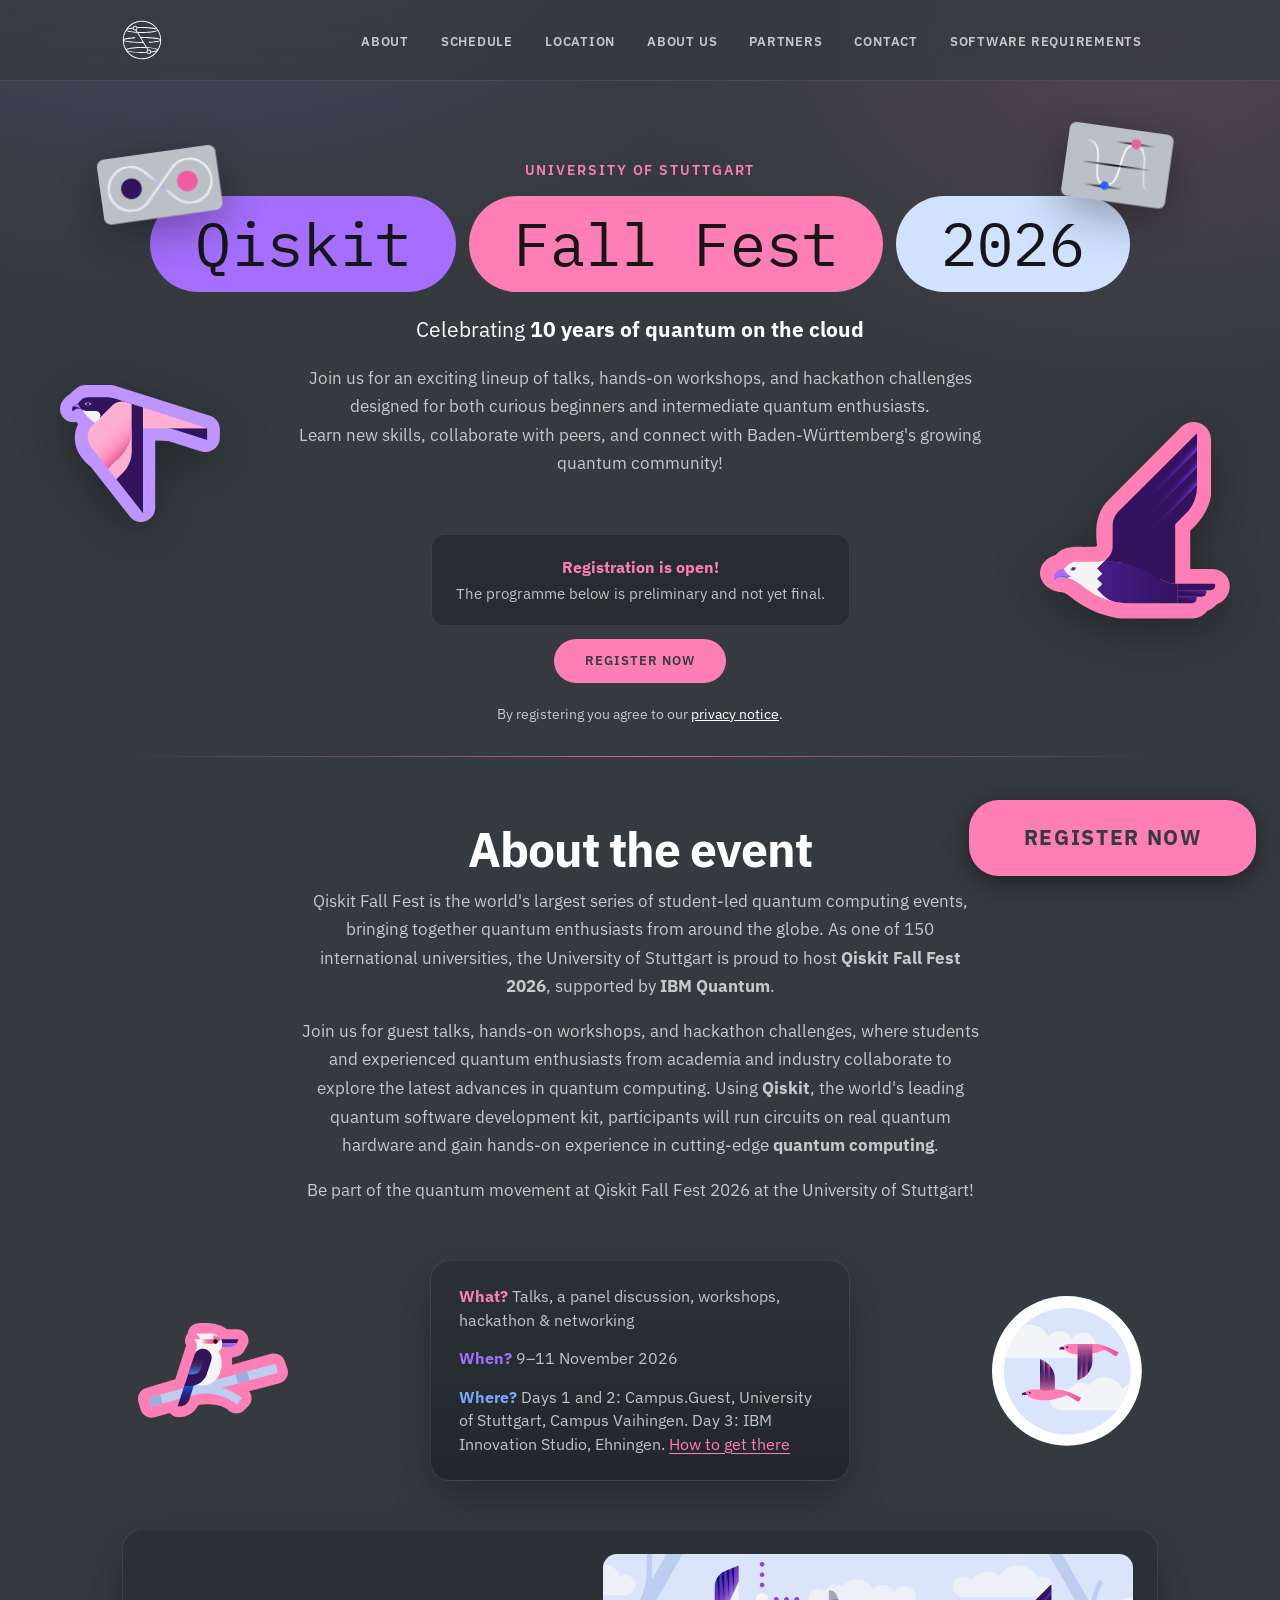
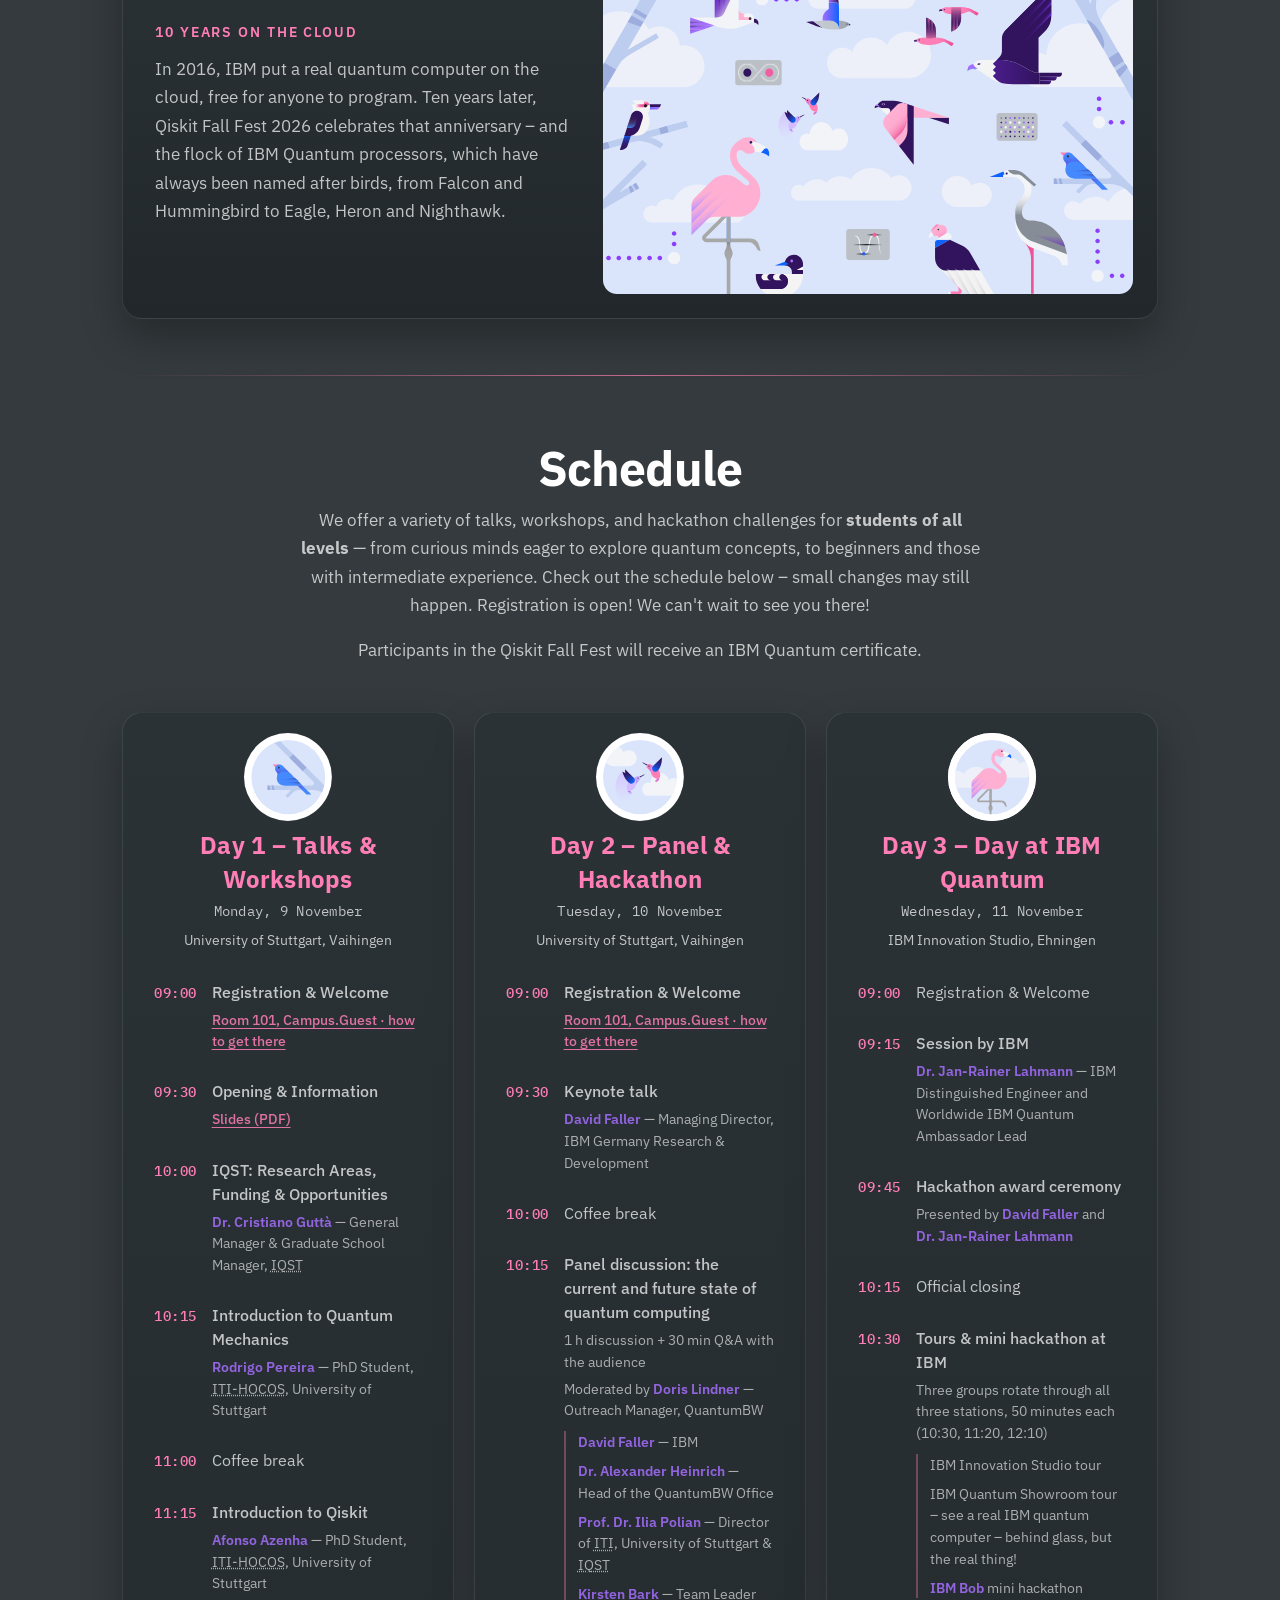
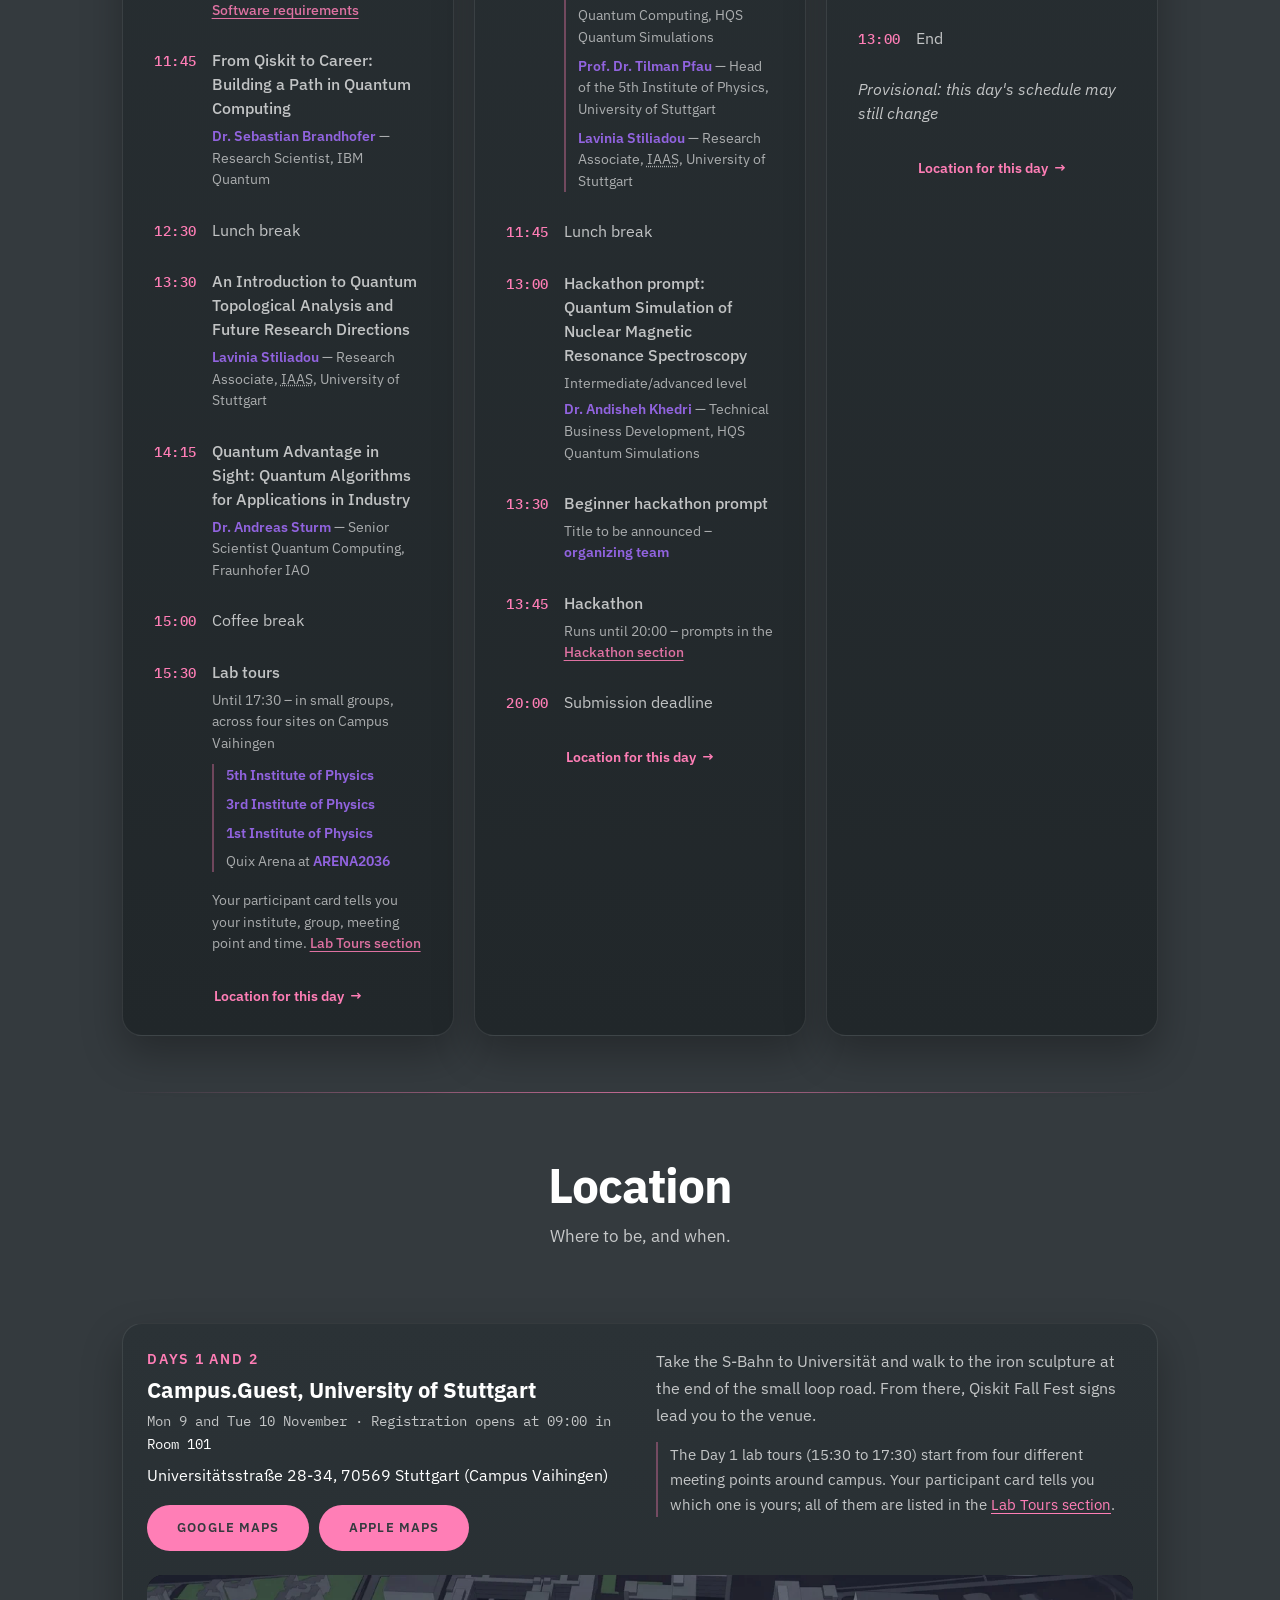
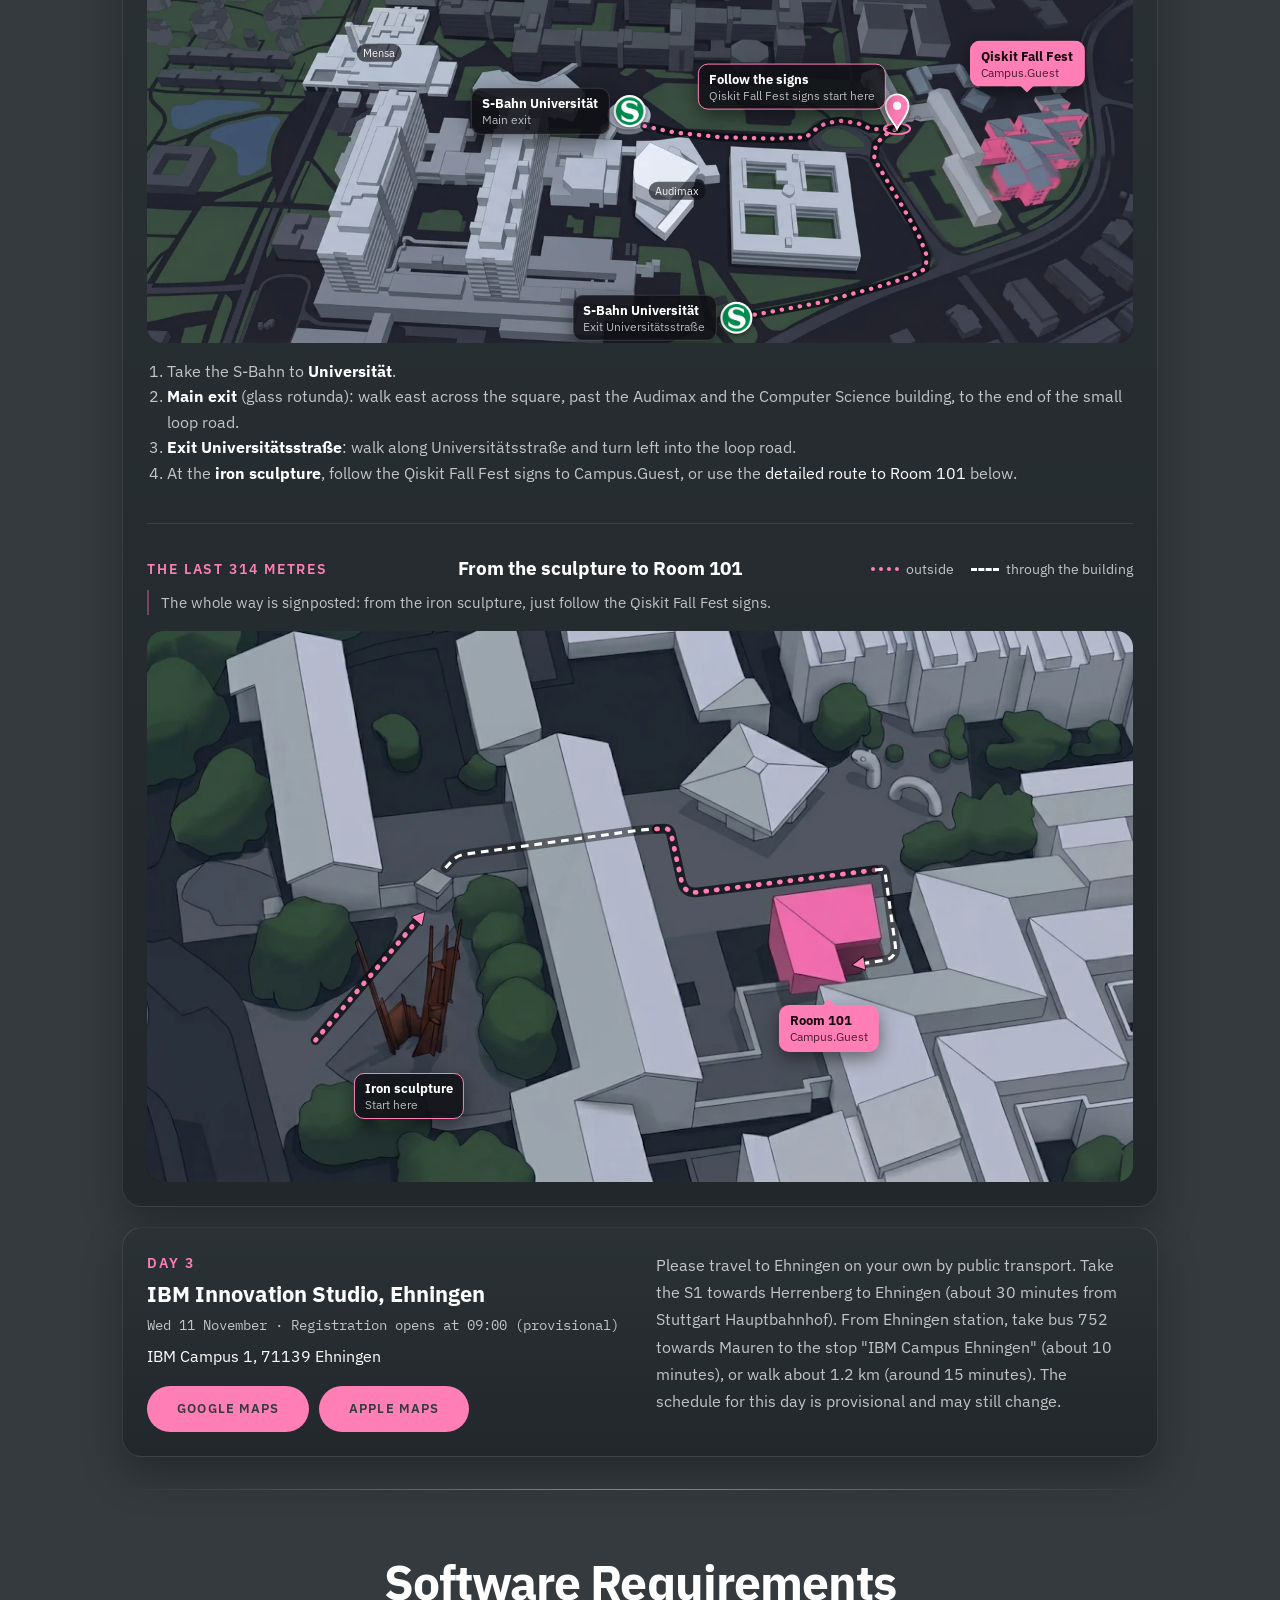
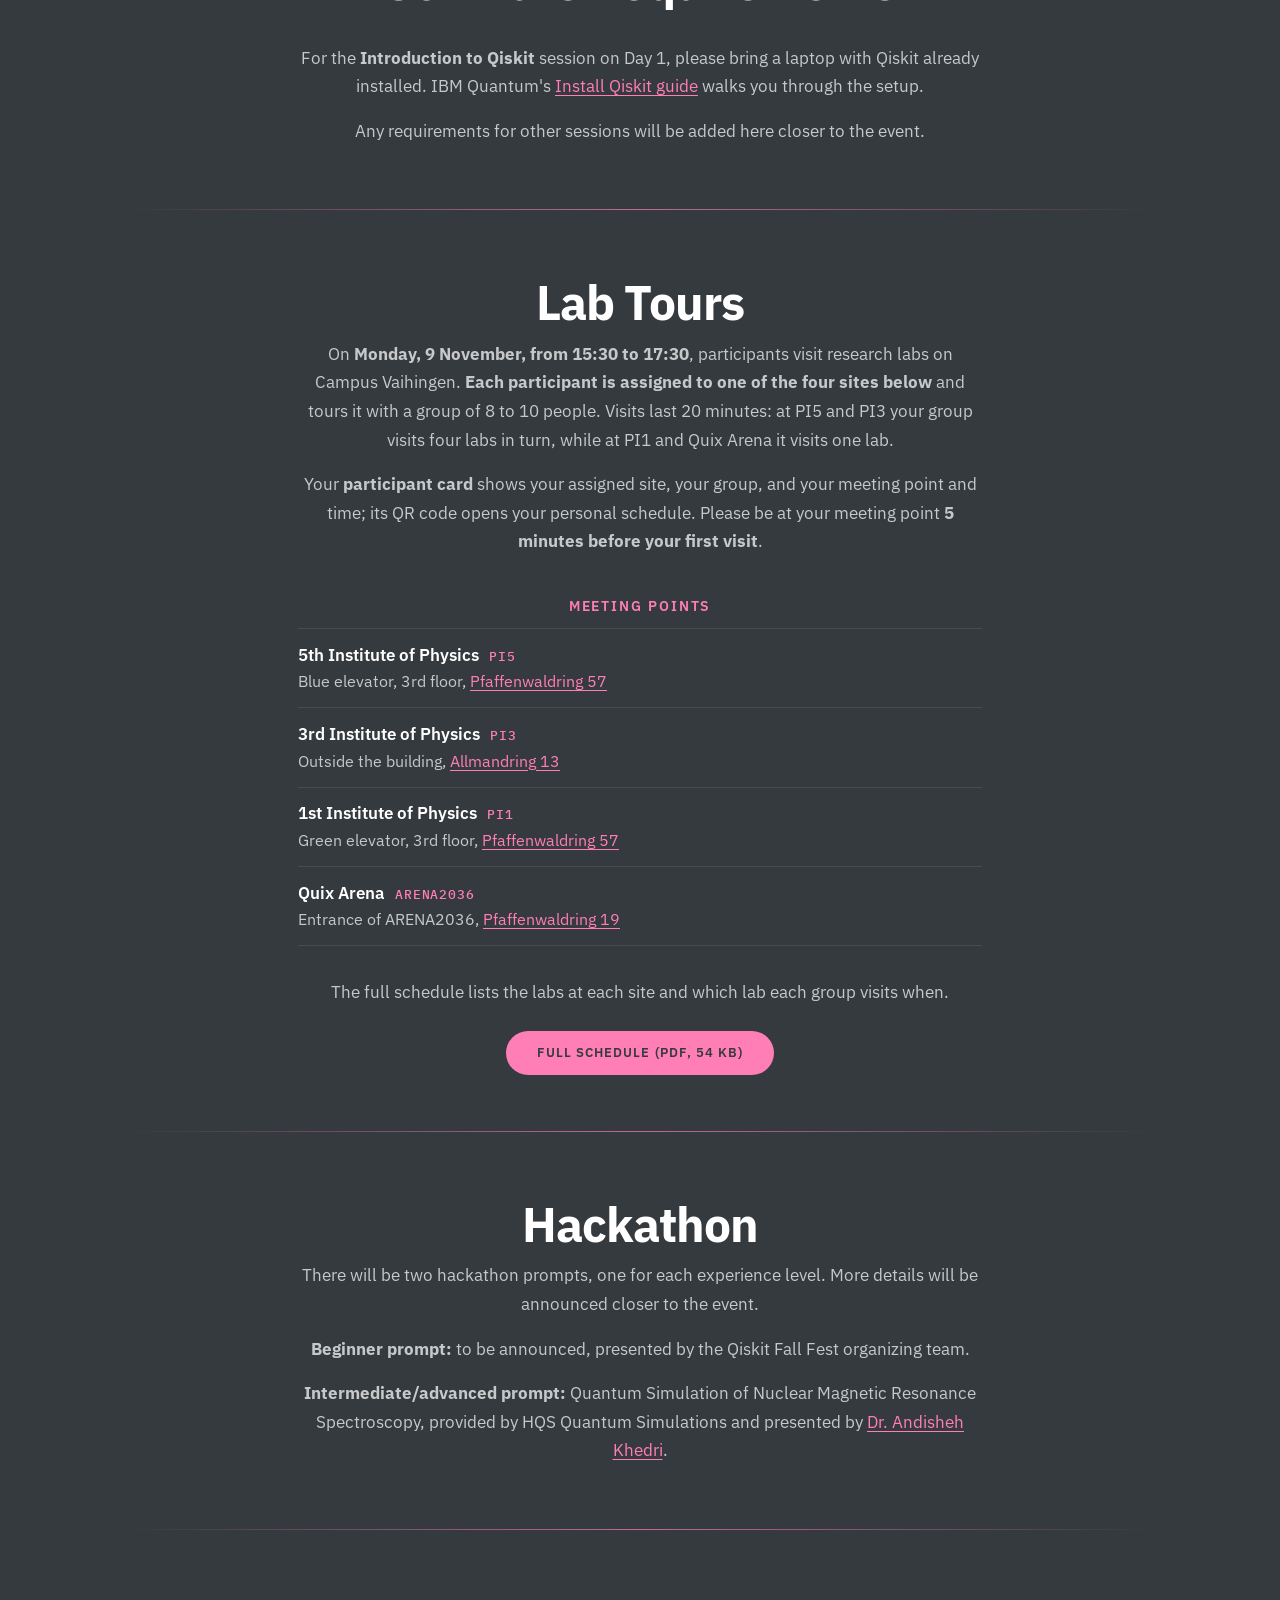
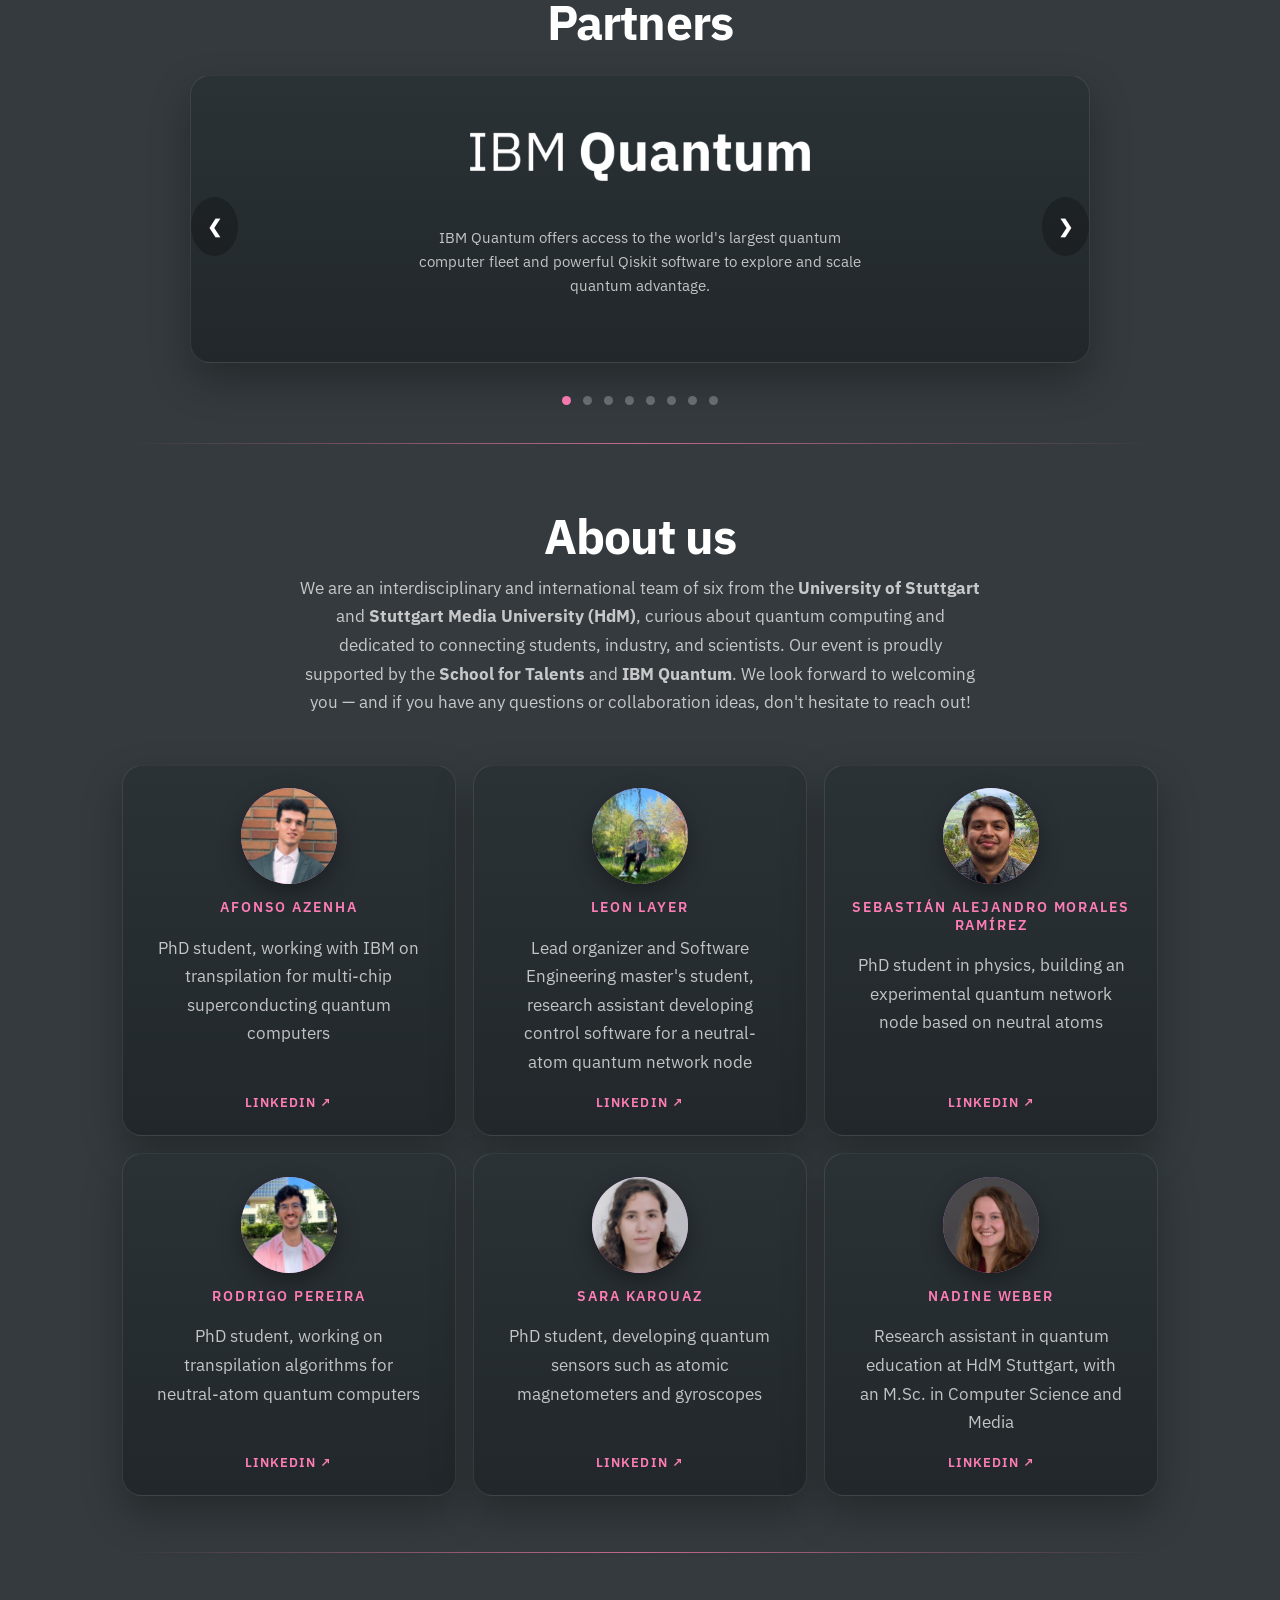
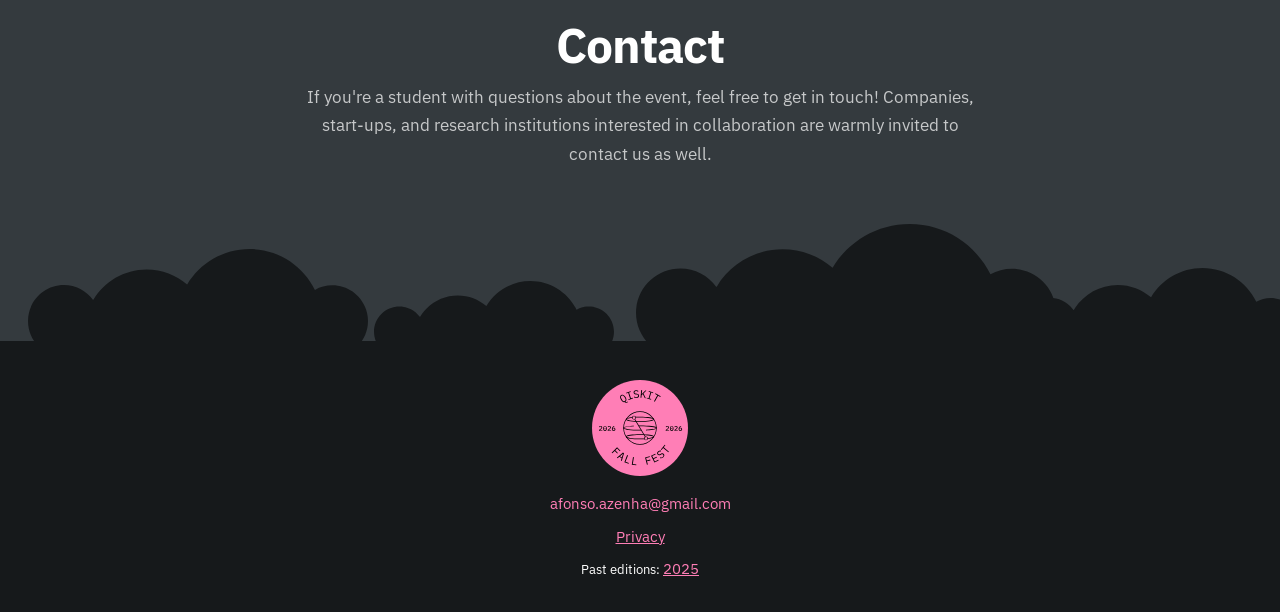
==== commit 5d3ca45b: "feat: link opening slides PDF in day 1 schedule Co-Authored-By: Claude Opus 5.5 <noreply@anthropic.c" ====
--- a/index.html
+++ b/index.html
@@ -175,7 +175,13 @@
                 <div class="speaker-info"><a class="section-link" href="#walk-detail">Room 101, Campus.Guest &middot; how to get there</a></div>
               </div>
             </li>
-            <li><span class="time">09:30</span> Opening & Information</li>
+            <li>
+              <span class="time">09:30</span>
+              <div class="event-details">
+                <div class="event-title">Opening &amp; Information</div>
+                <div class="speaker-info"><a class="section-link" href="assets/2026/opening-slides.pdf" target="_blank" rel="noopener">Slides (PDF)</a></div>
+              </div>
+            </li>
             <li>
               <span class="time">10:00</span>
               <div class="event-details">
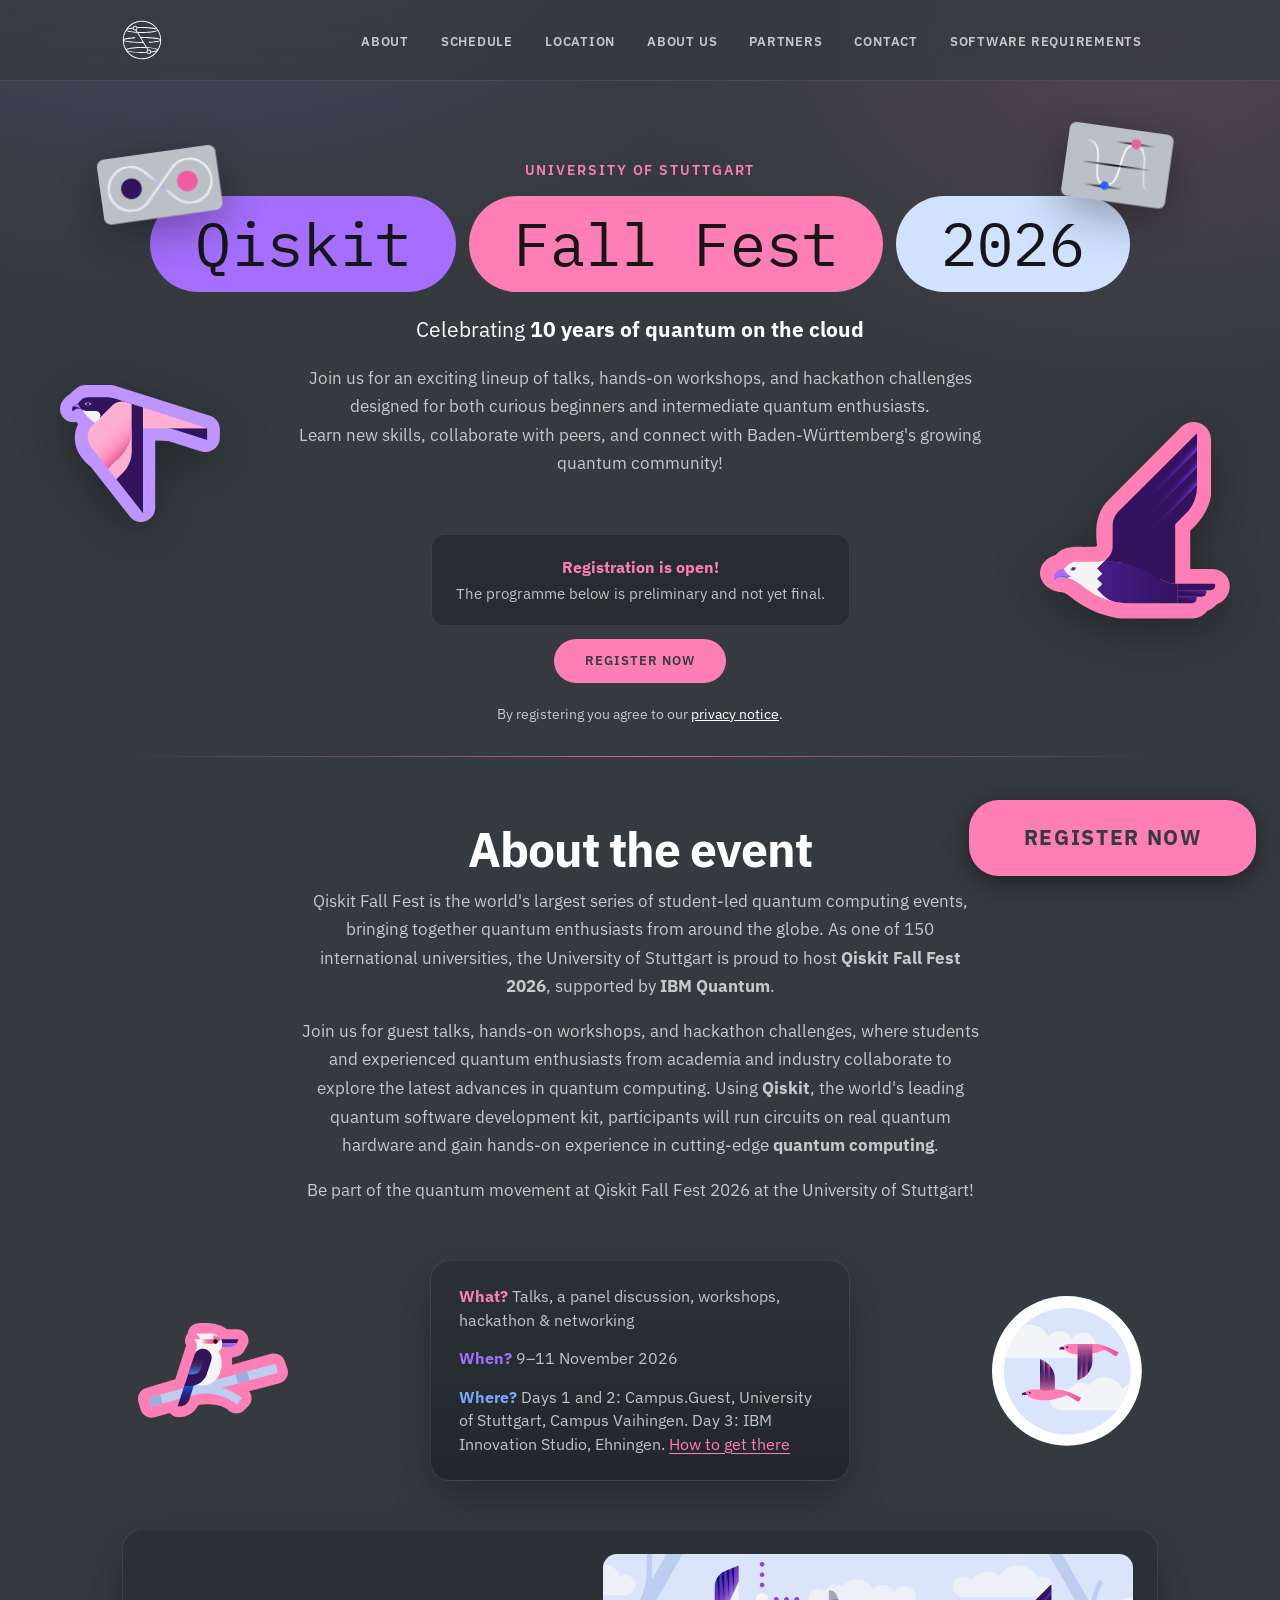
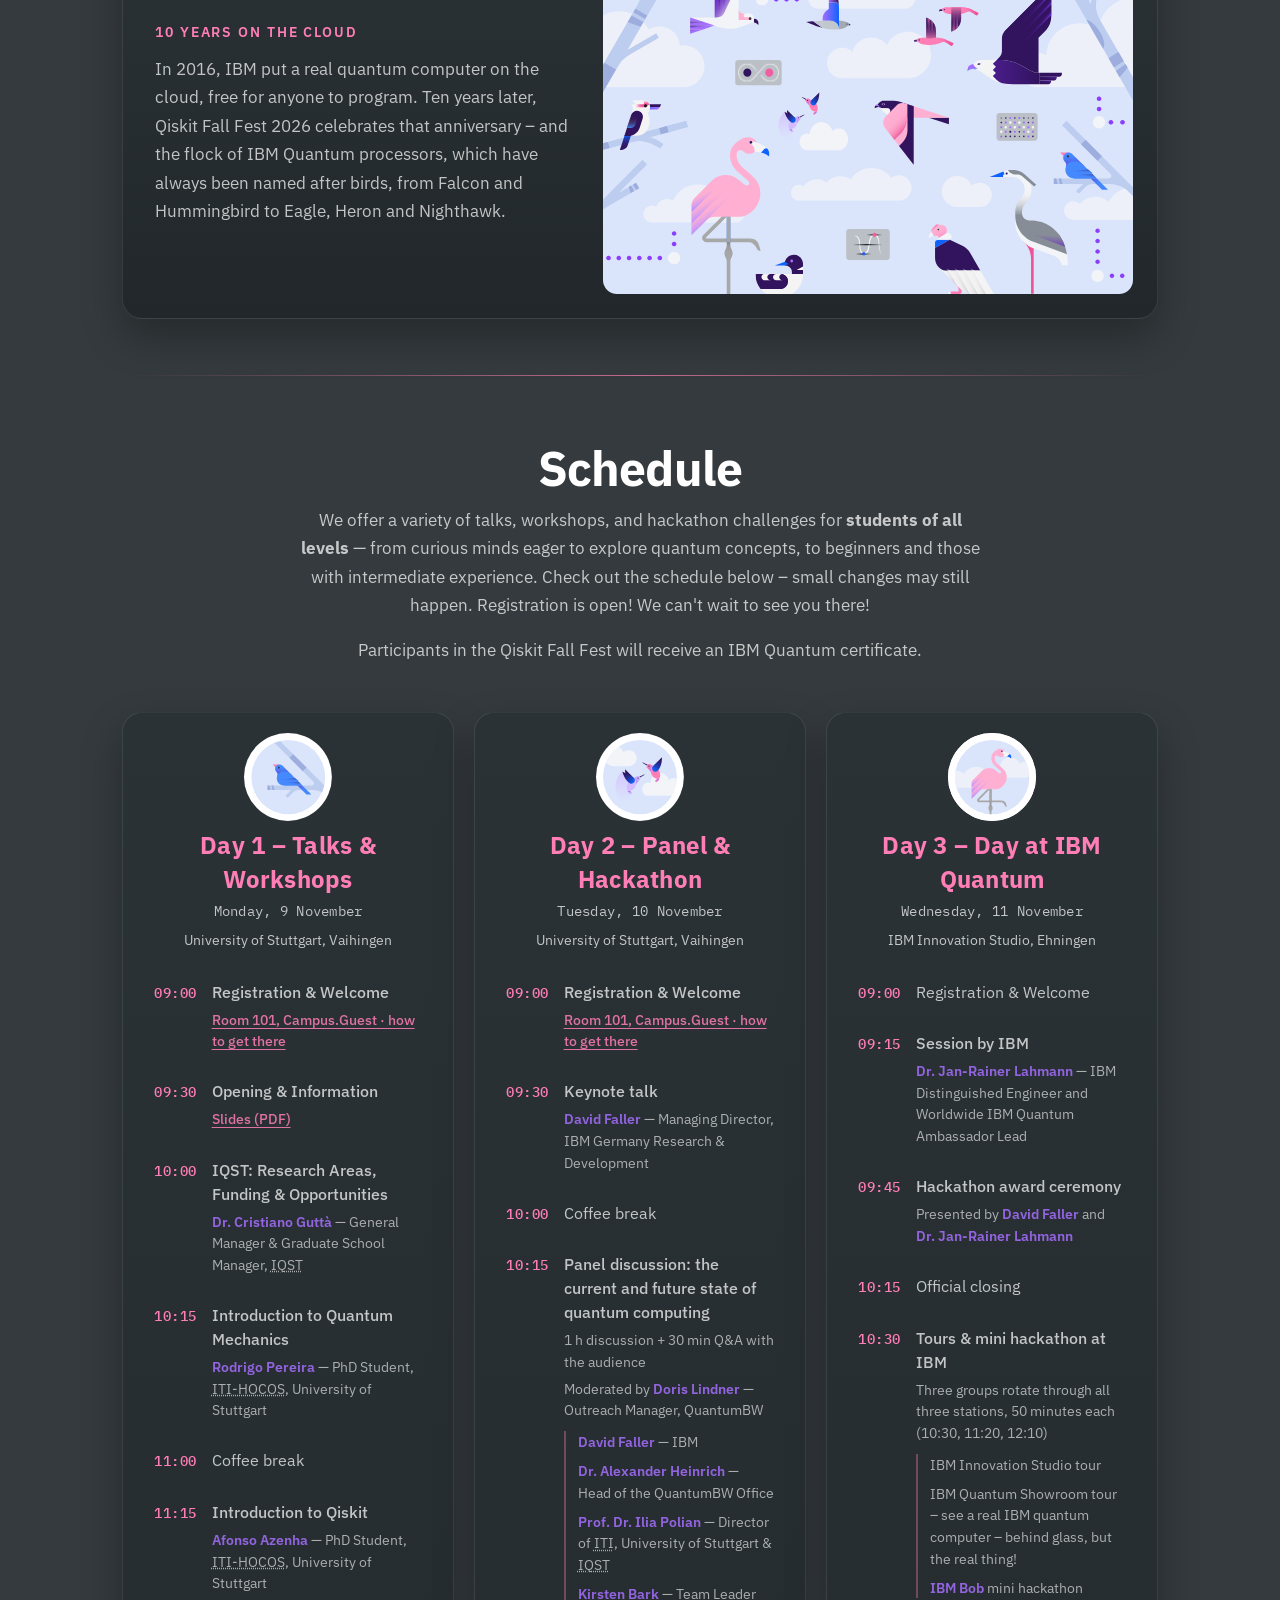
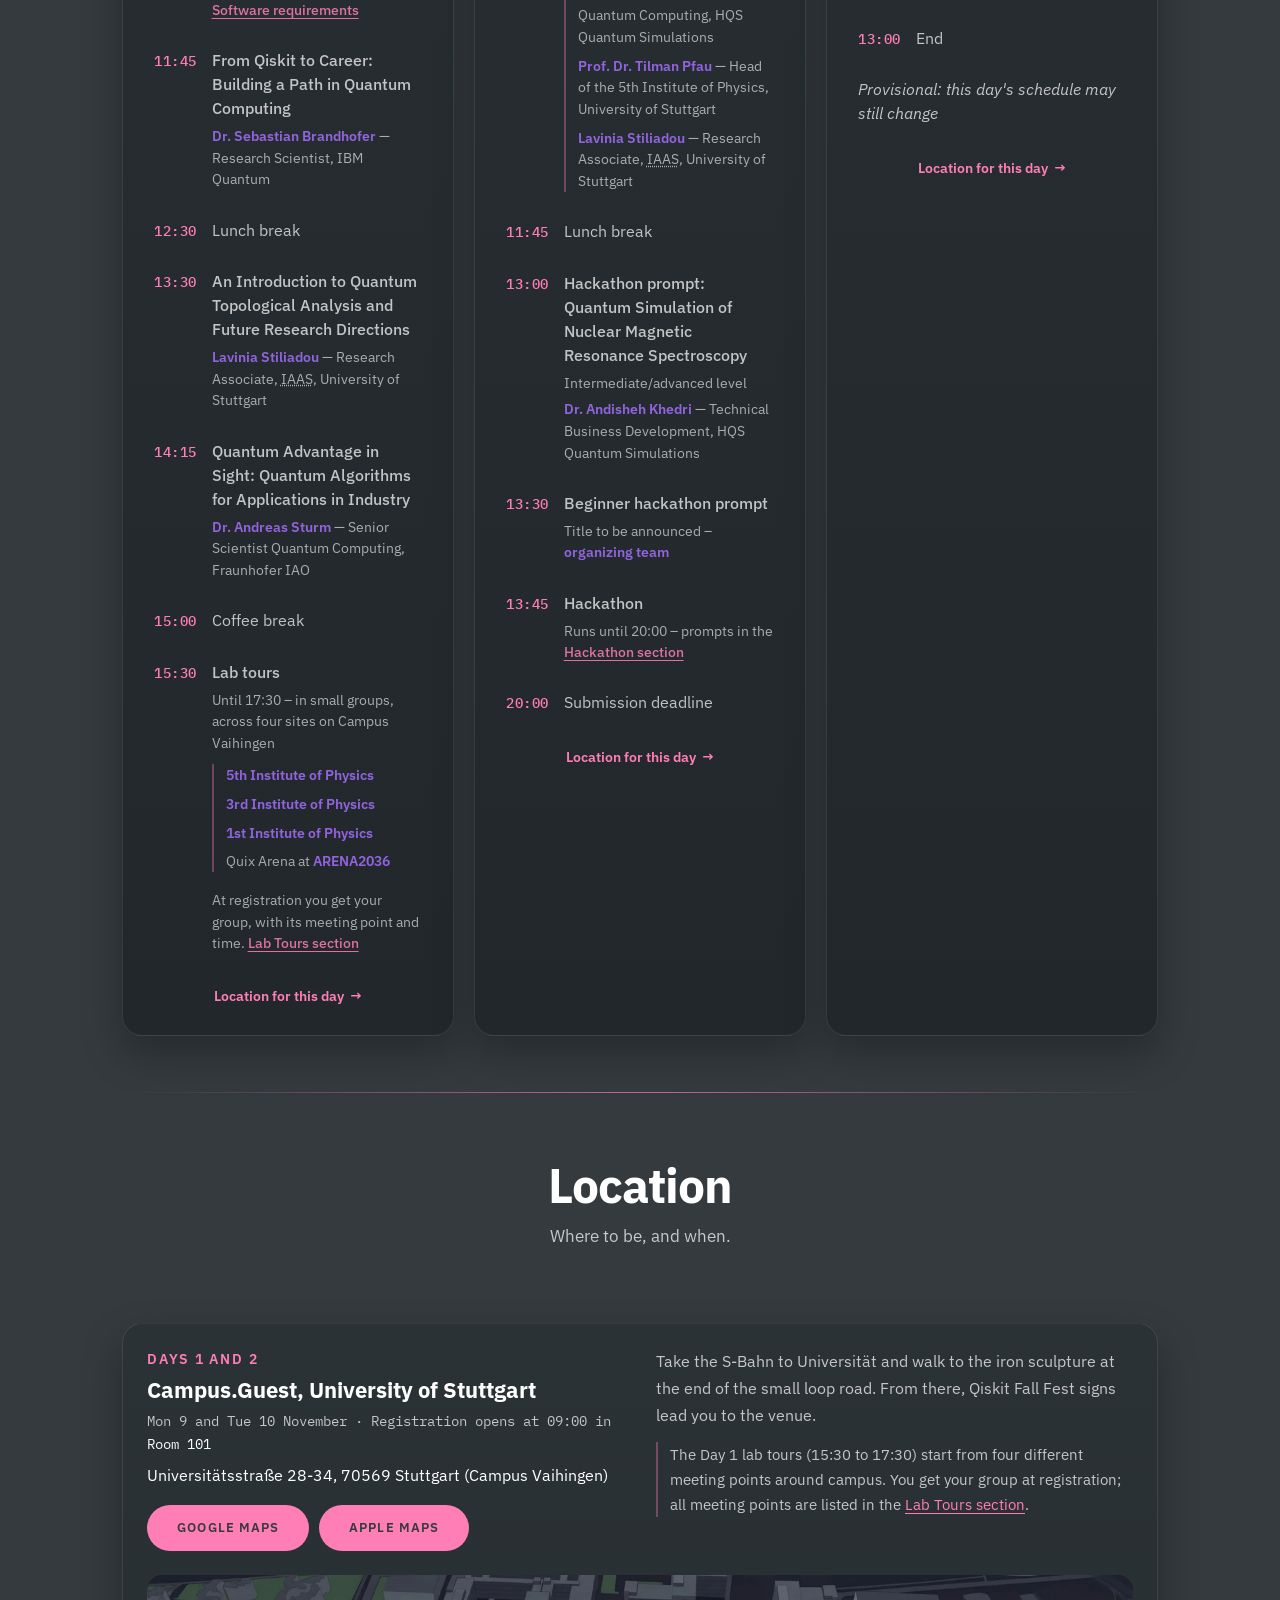
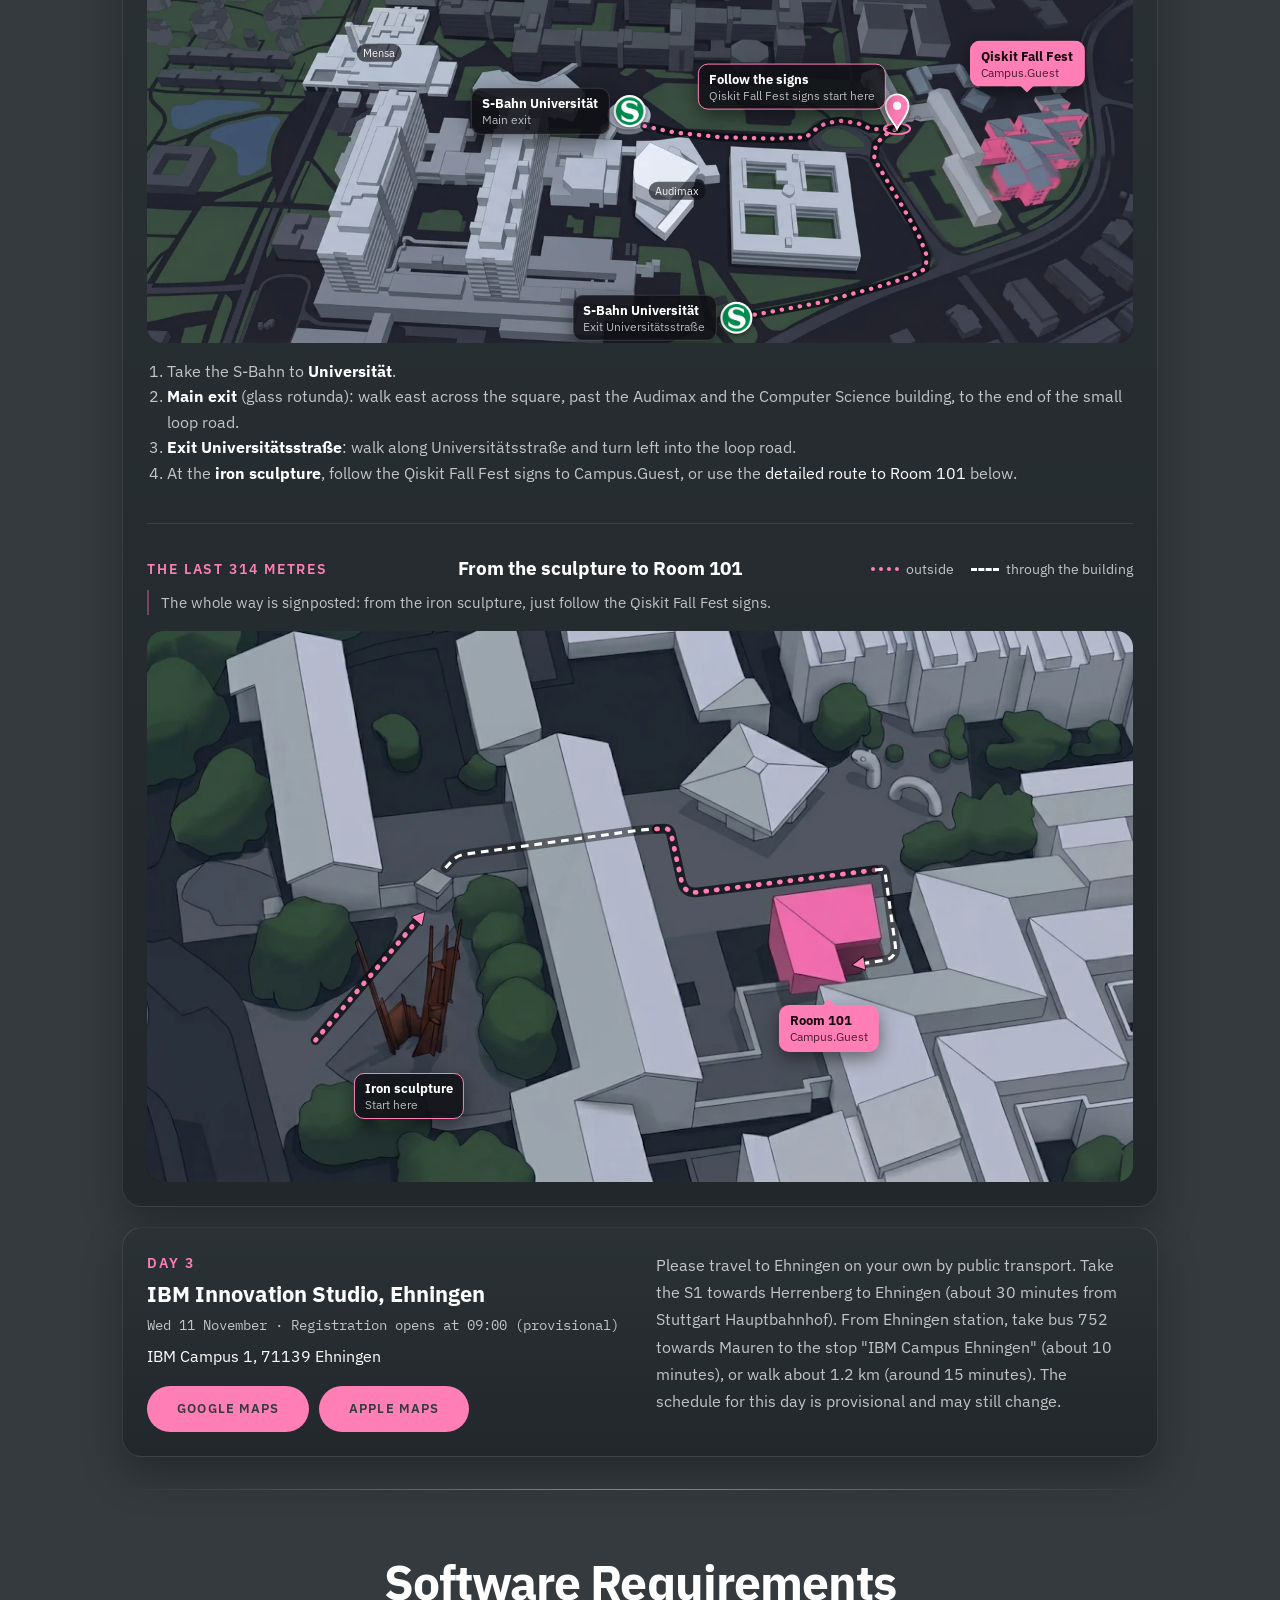
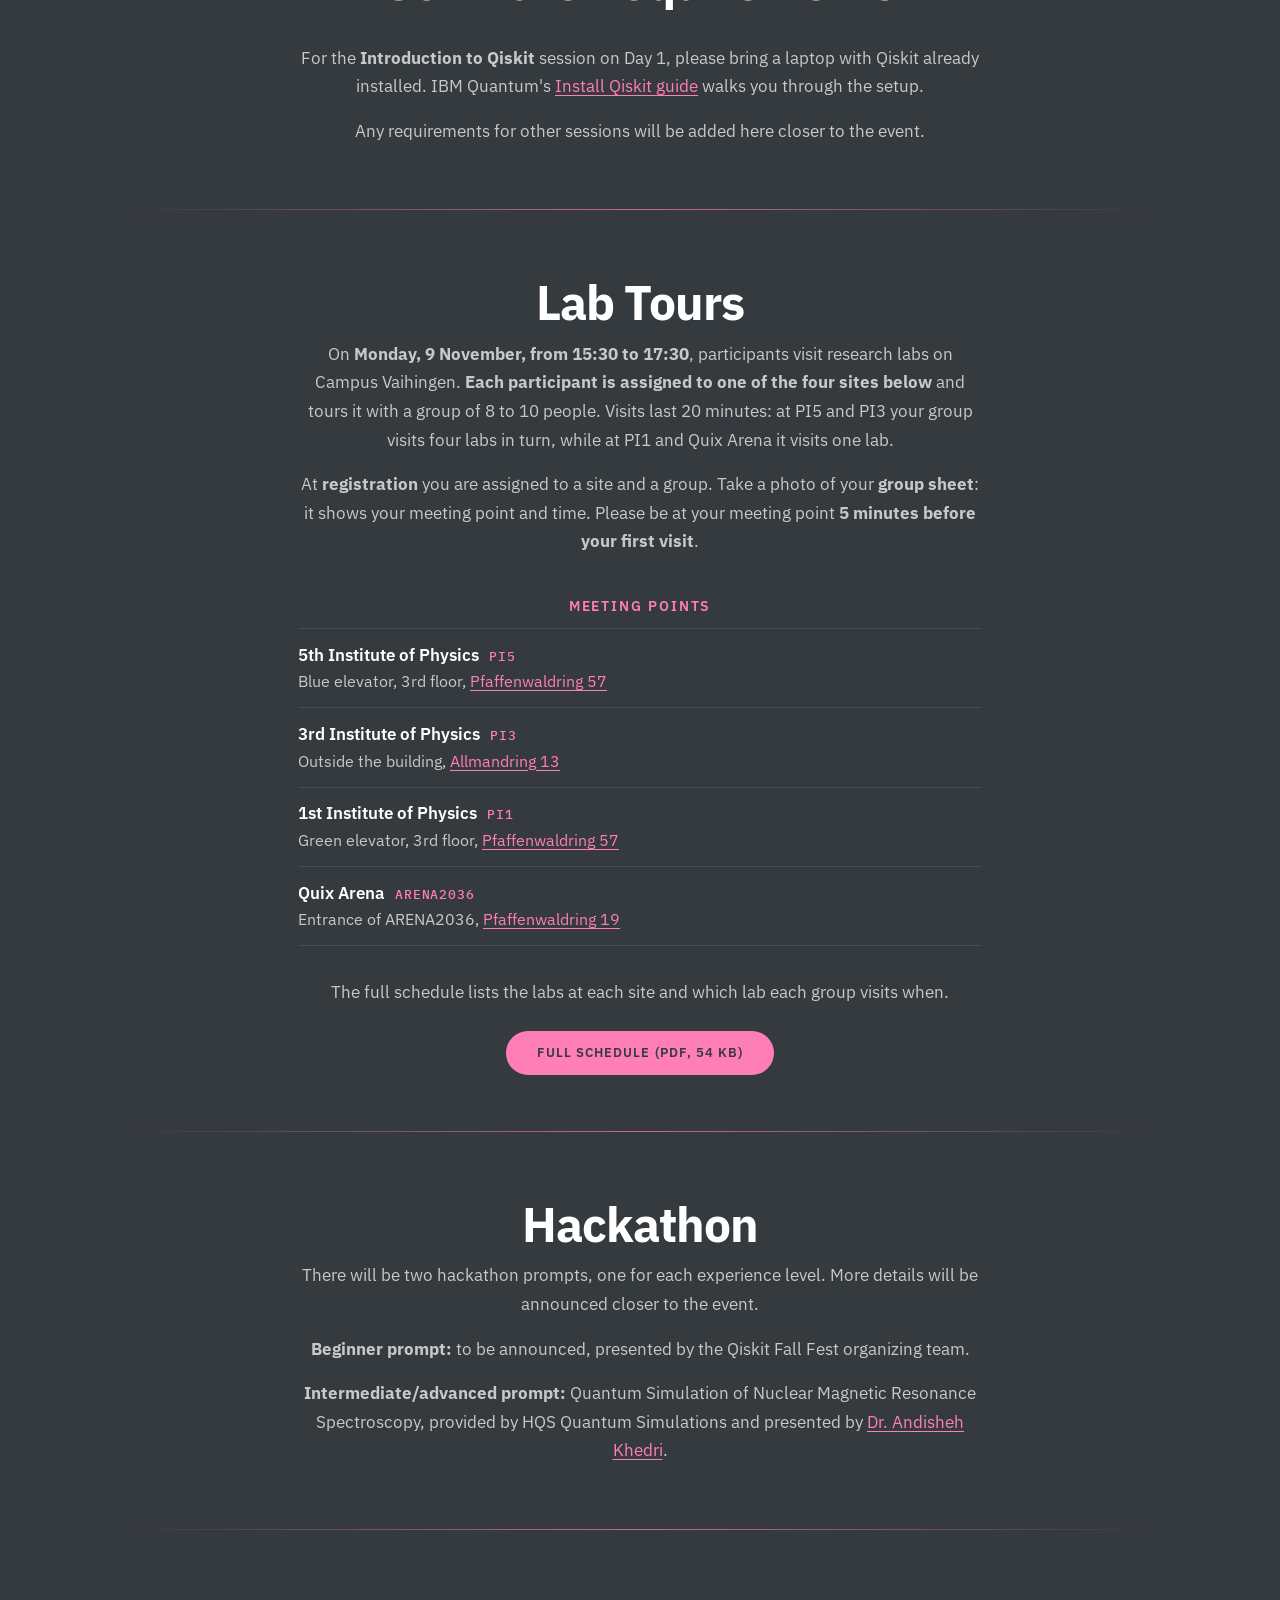
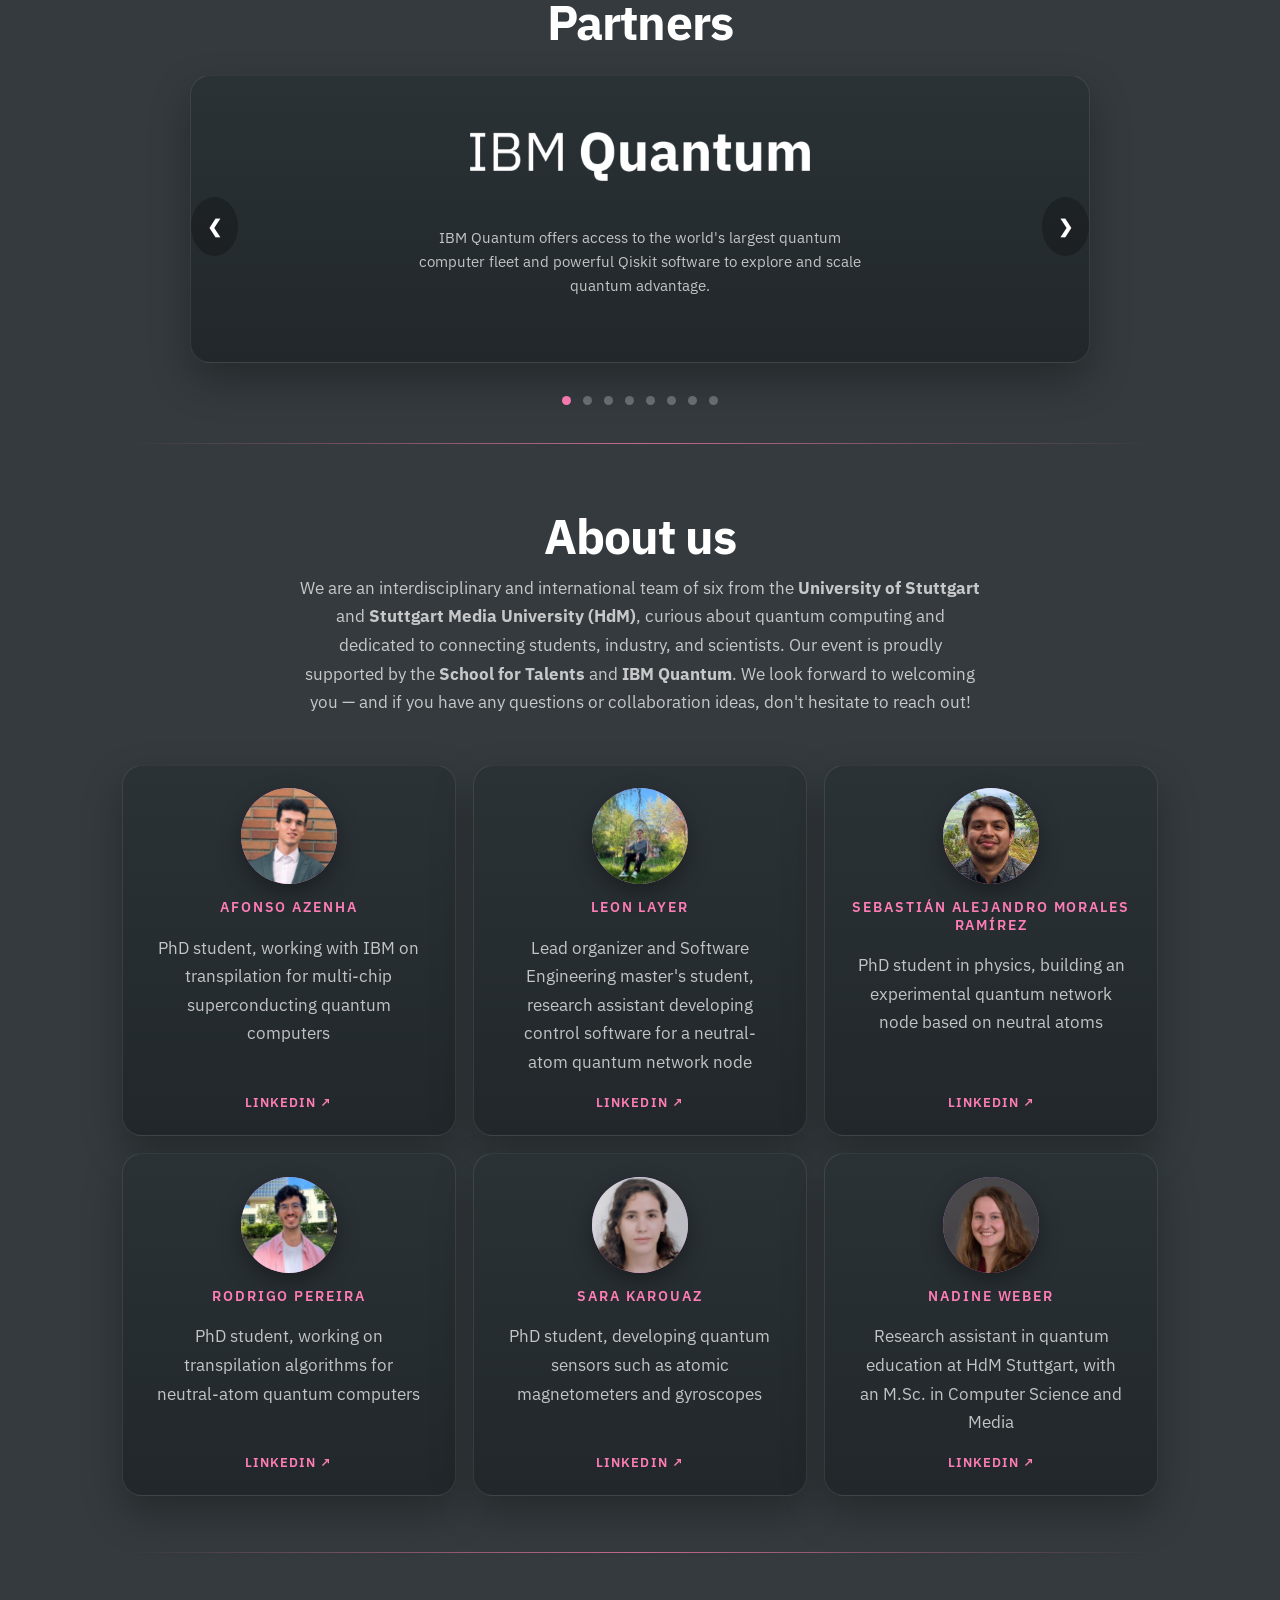
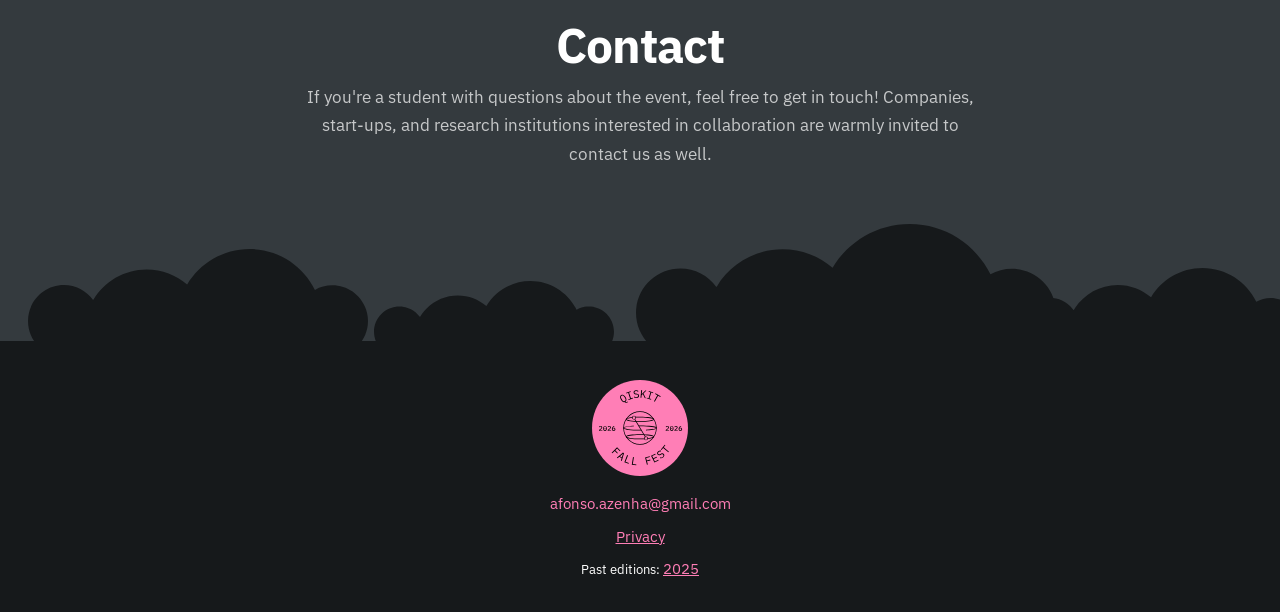
==== commit 245171f8: "fix: replace participant cards with group assignment at registration - Day 1 schedule, location note" ====
--- a/index.html
+++ b/index.html
@@ -243,7 +243,7 @@
                   <div class="speaker-info"><a href="https://www.pi1.uni-stuttgart.de/" target="_blank" rel="noopener">1st Institute of Physics</a></div>
                   <div class="speaker-info">Quix Arena at <a href="https://www.arena2036.de/" target="_blank" rel="noopener">ARENA2036</a></div>
                 </div>
-                <div class="speaker-info">Your participant card tells you your institute, group, meeting point and
+                <div class="speaker-info">At registration you get your group, with its meeting point and
                   time. <a class="section-link" href="#labtours">Lab Tours section</a></div>
               </div>
             </li>
@@ -402,7 +402,7 @@
             <p>Take the S-Bahn to Universität and walk to the iron sculpture at the end of the small loop road. From
               there, Qiskit Fall Fest signs lead you to the venue.</p>
             <p class="location-note">The Day 1 lab tours (15:30 to 17:30) start from four different meeting points
-              around campus. Your participant card tells you which one is yours; all of them are listed in the
+              around campus. You get your group at registration; all meeting points are listed in the
               <a href="#labtours">Lab Tours section</a>.</p>
           </div>
         </div>
@@ -601,9 +601,9 @@
         PI1 and Quix Arena it visits one lab.
       </p>
       <p>
-        Your <strong>participant card</strong> shows your assigned site, your group, and your meeting point and time;
-        its QR code opens your personal schedule. Please be at your meeting point <strong>5 minutes before your first
-        visit</strong>.
+        At <strong>registration</strong> you are assigned to a site and a group. Take a photo of your
+        <strong>group sheet</strong>: it shows your meeting point and time. Please be at your meeting point
+        <strong>5 minutes before your first visit</strong>.
       </p>
       <h3>Meeting points</h3>
       <ul class="tour-meet-list">
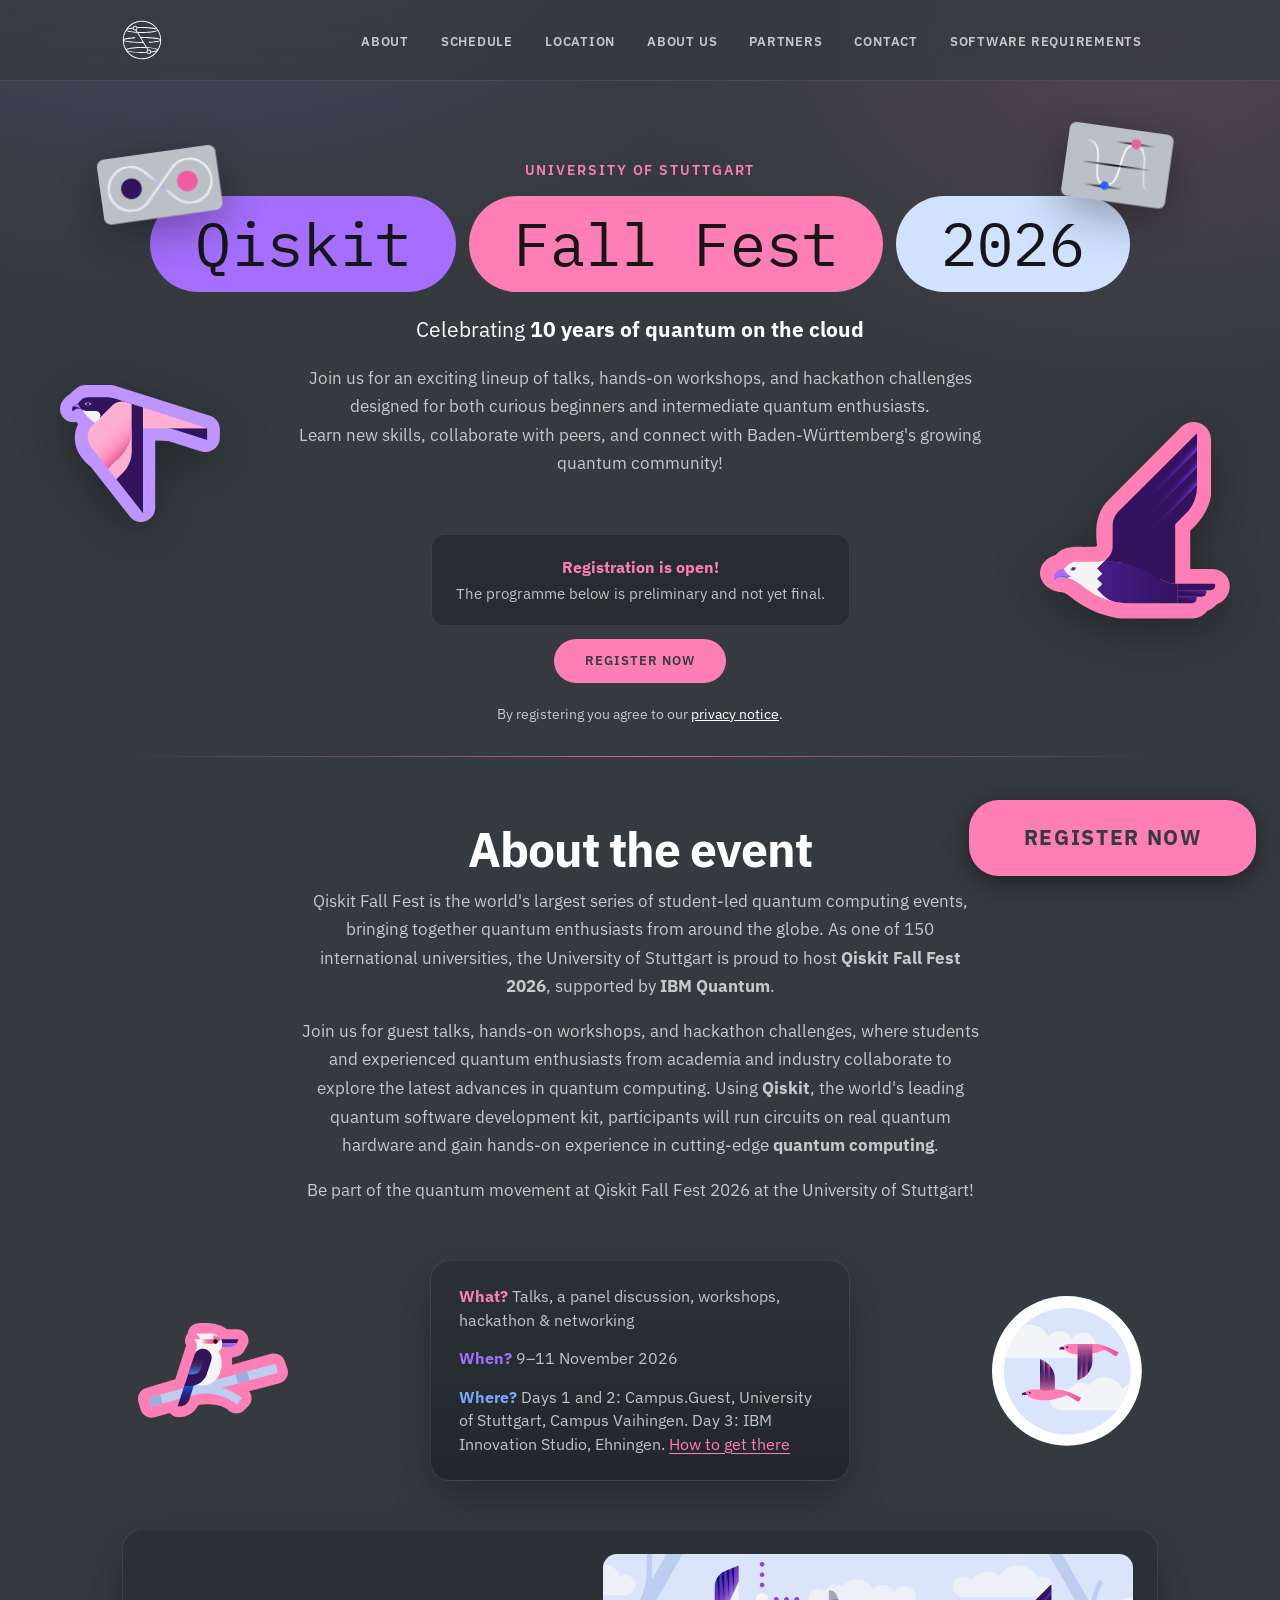
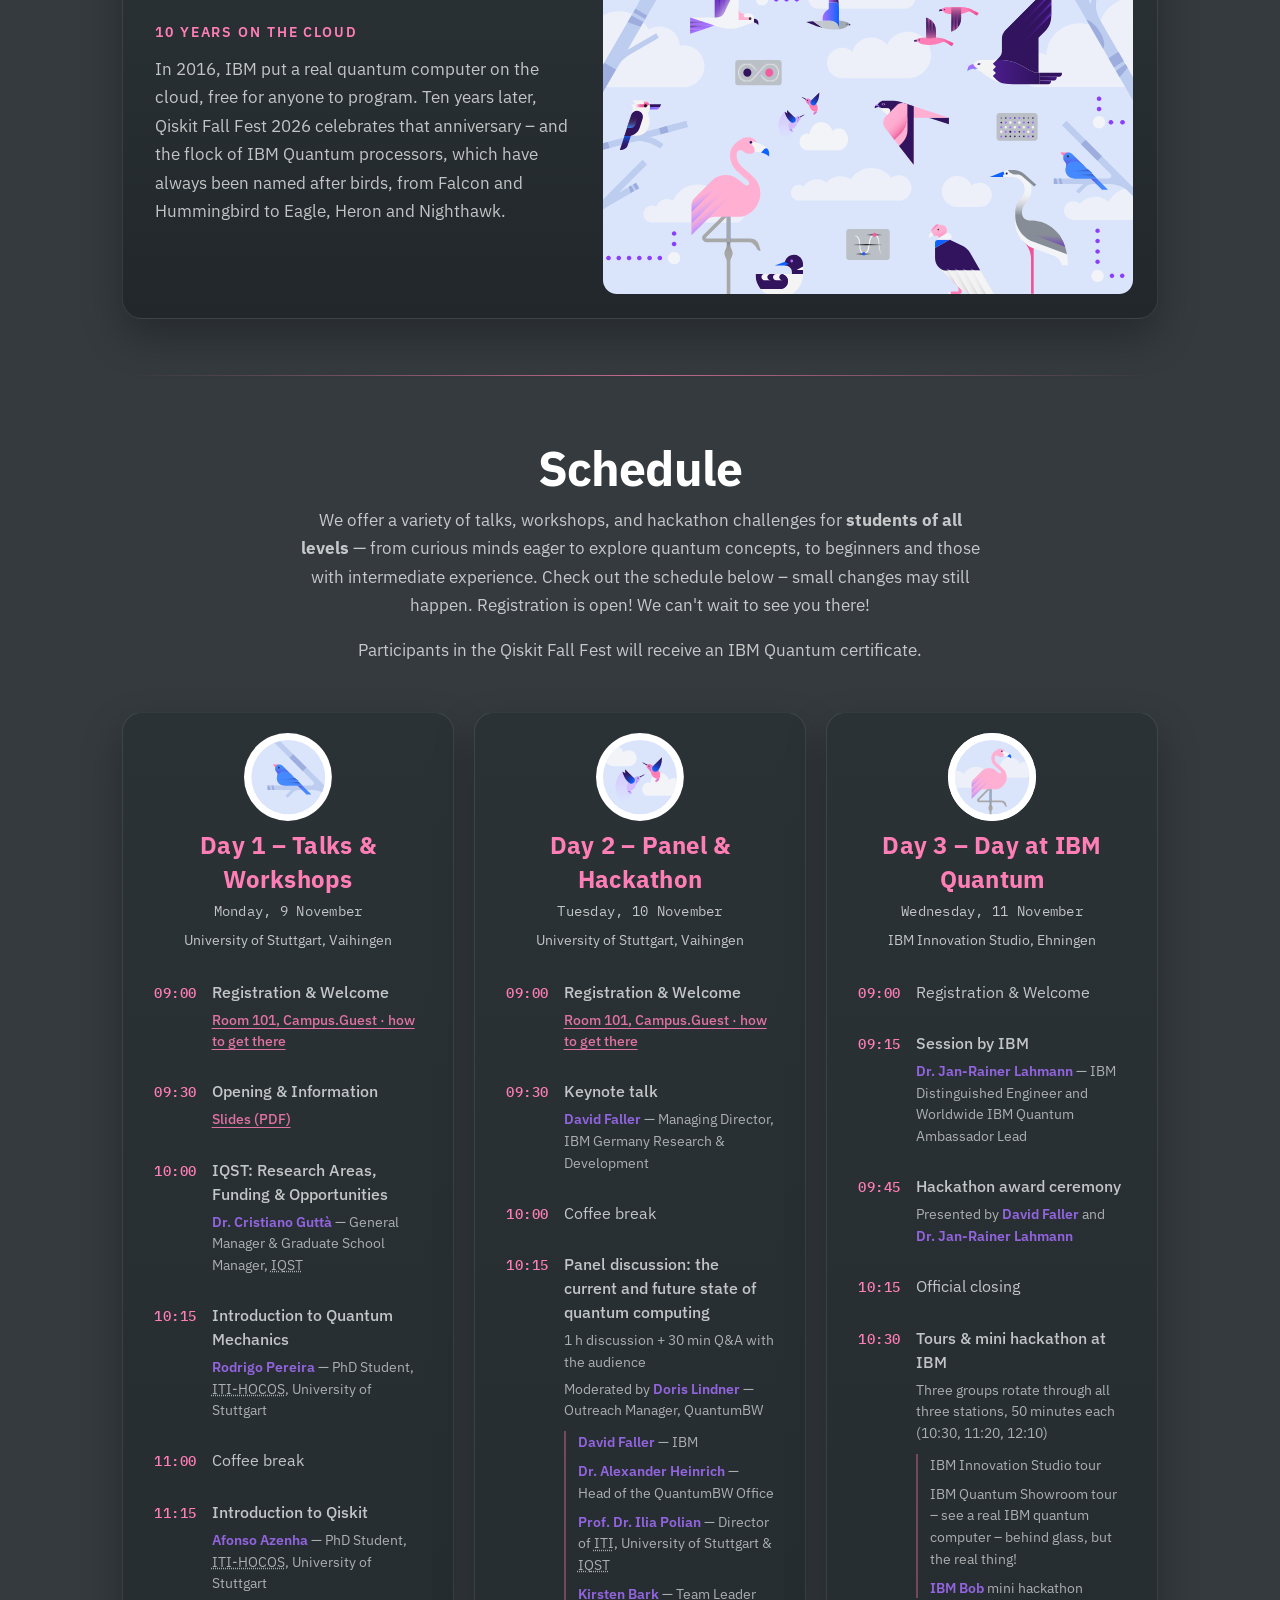
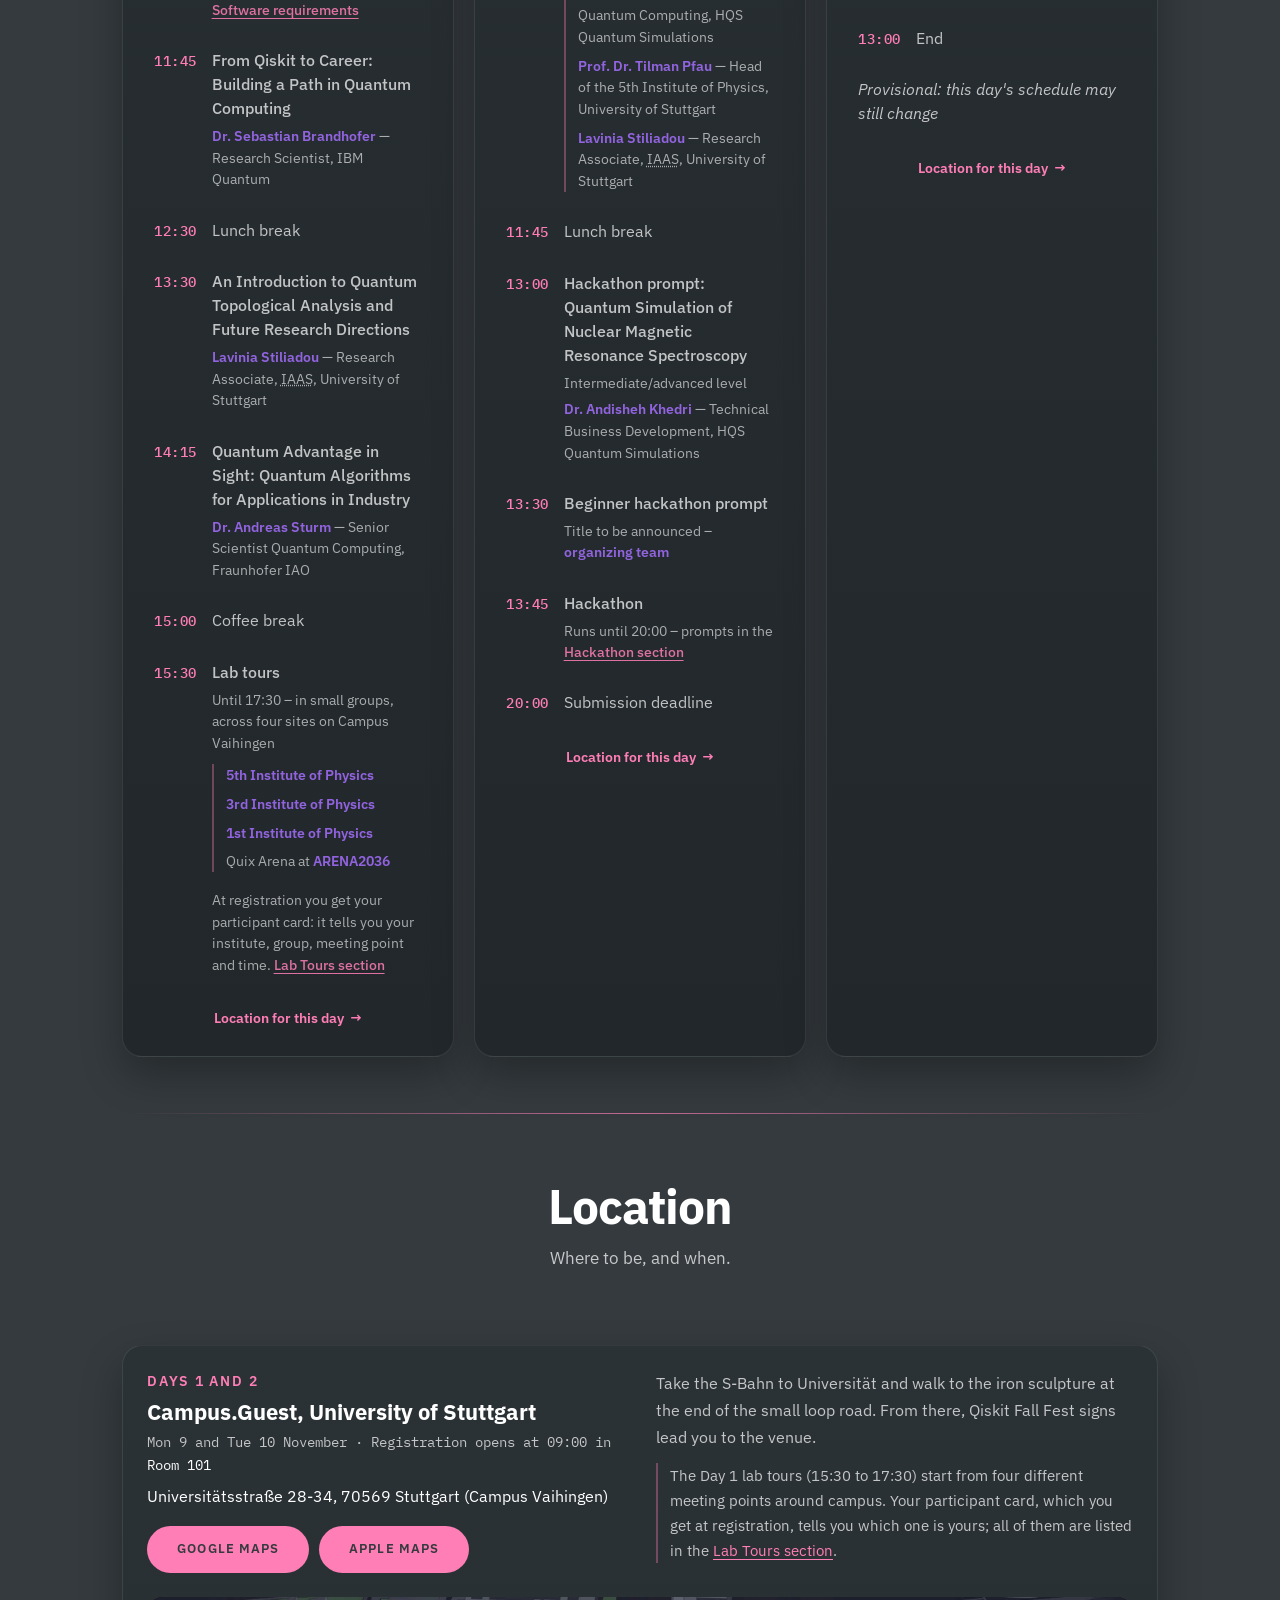
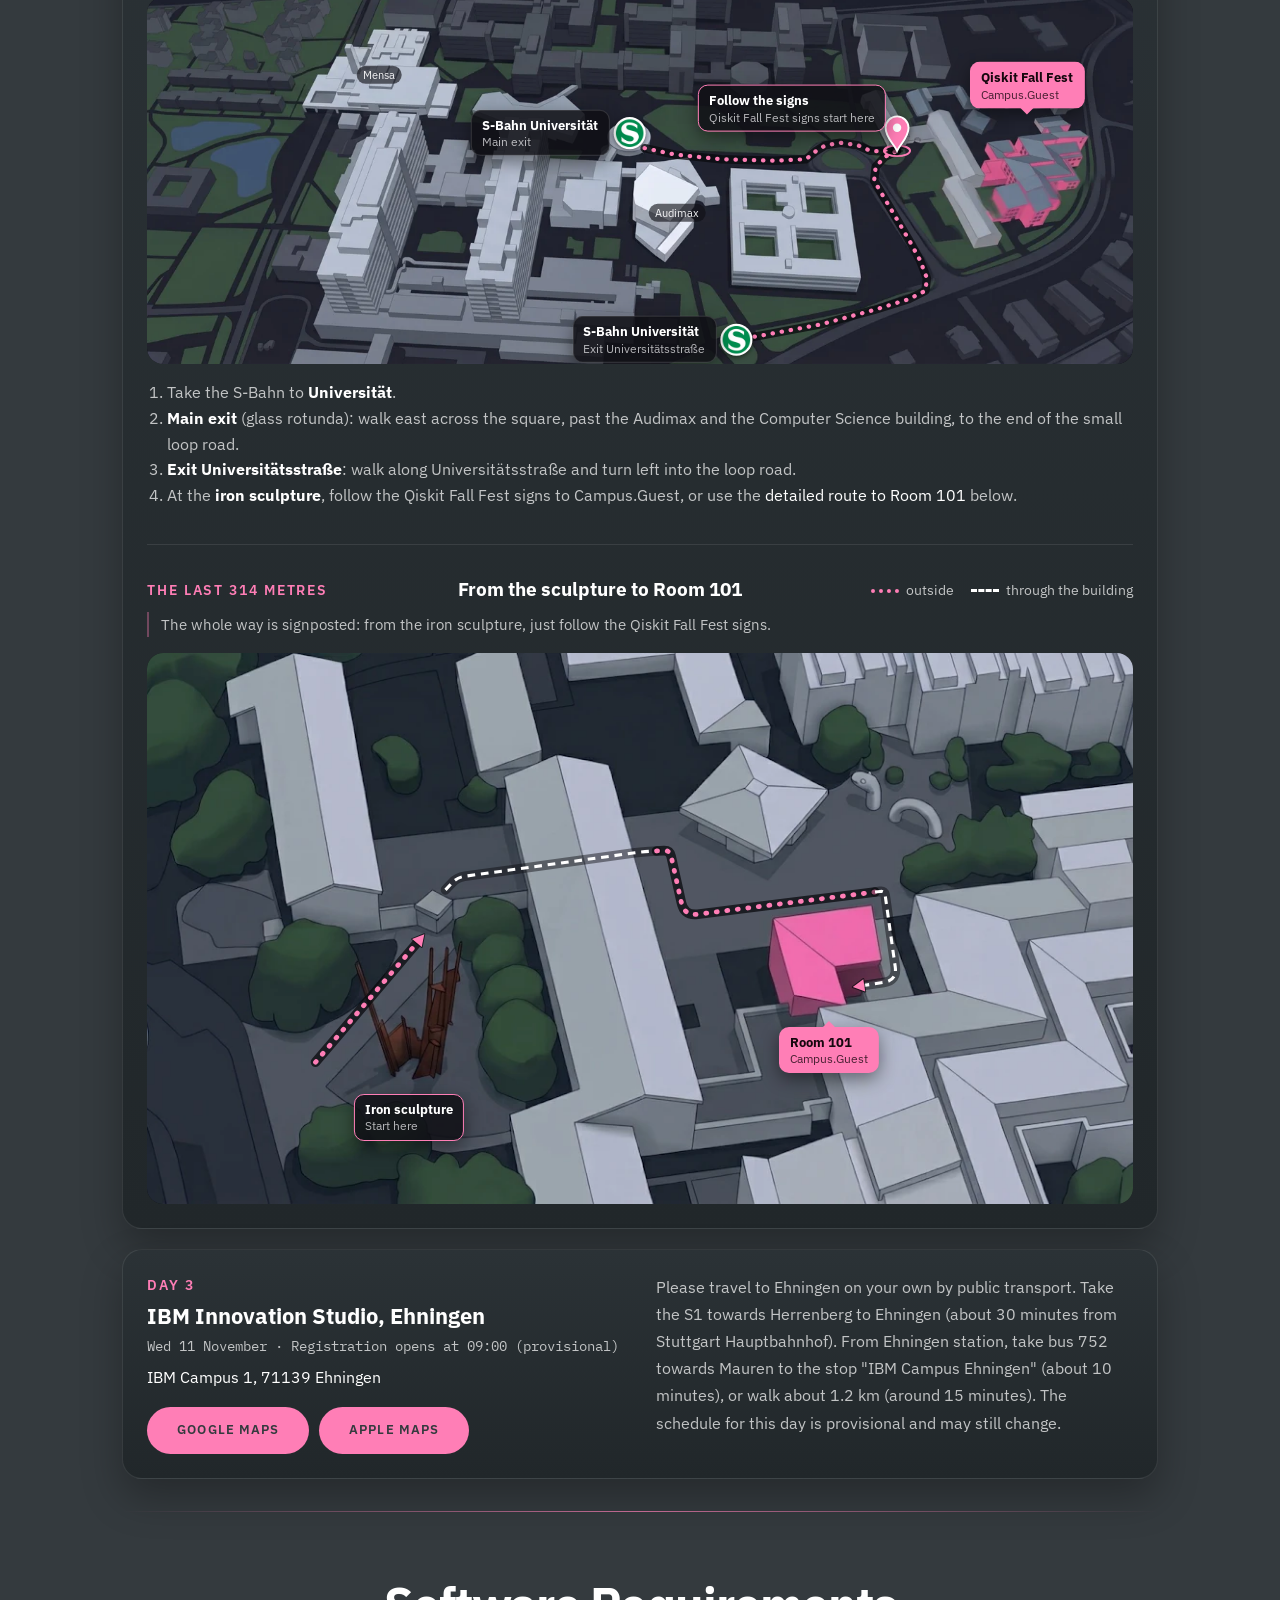
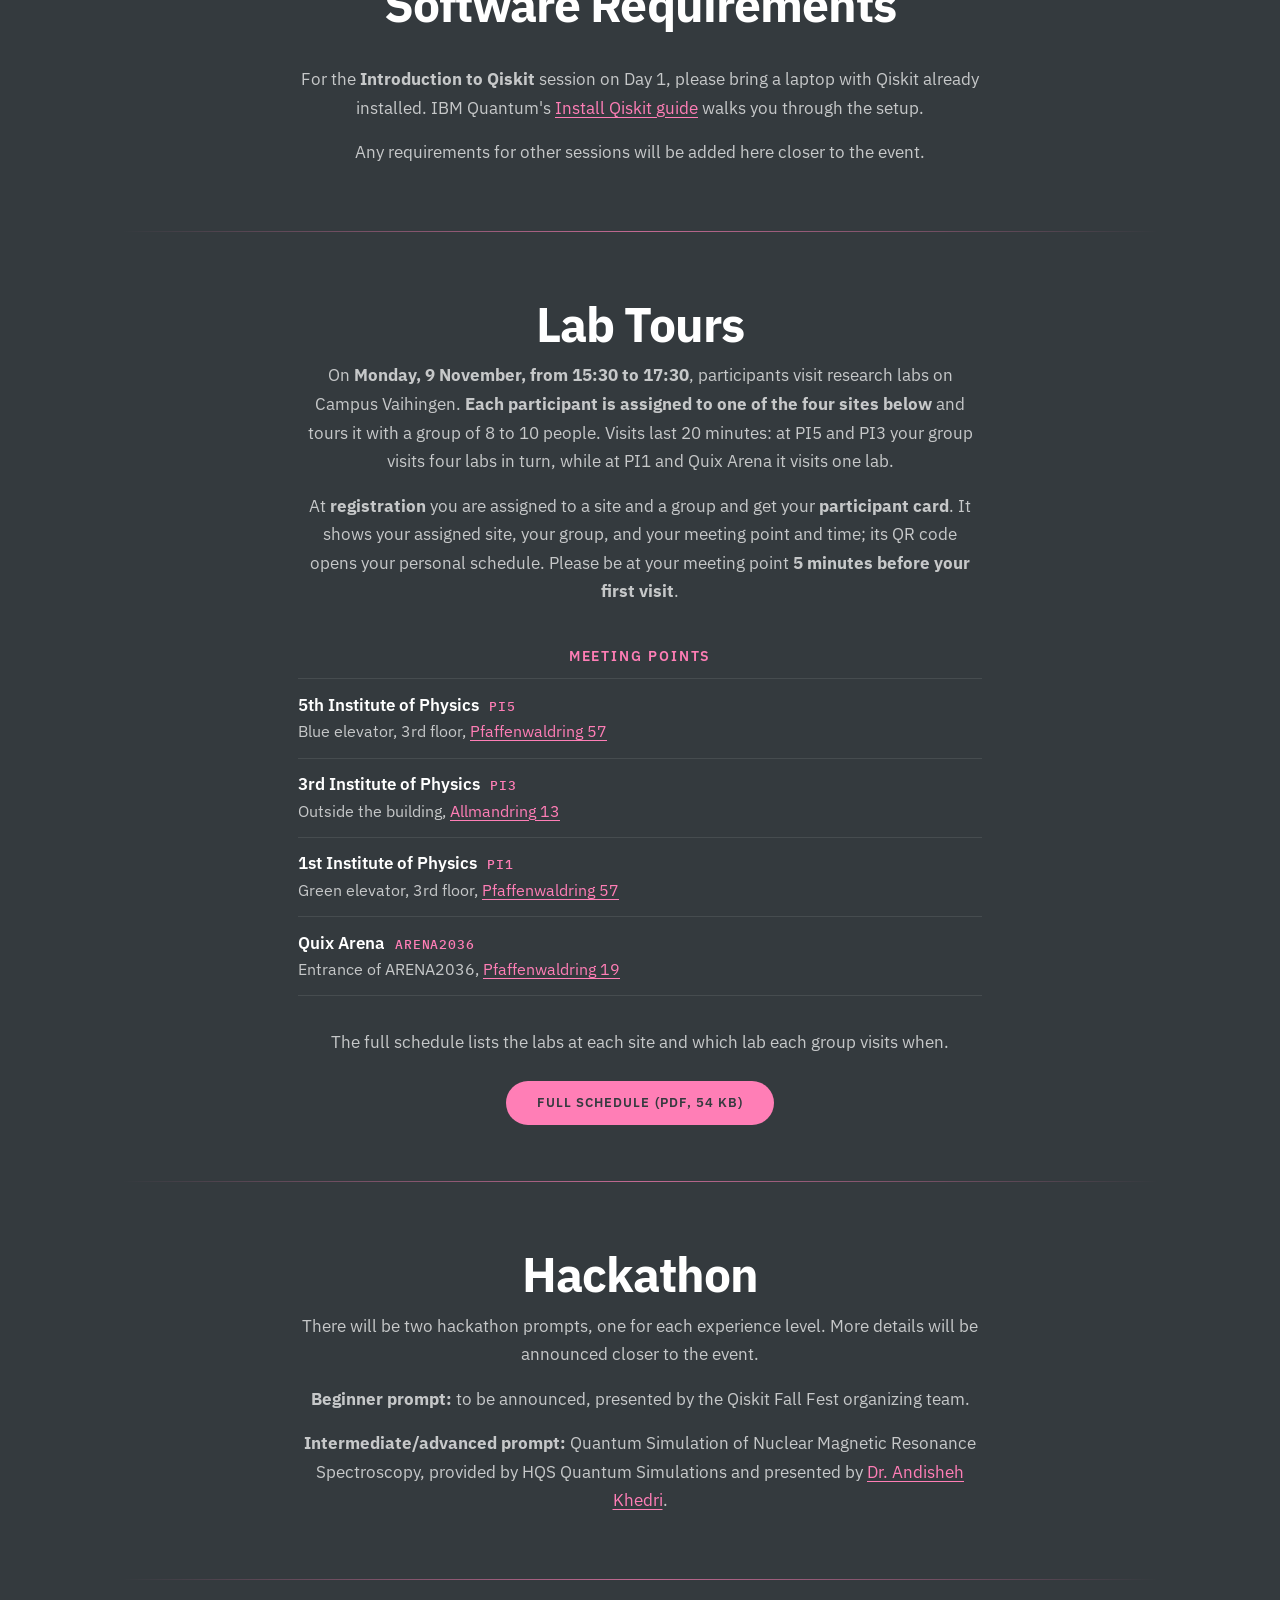
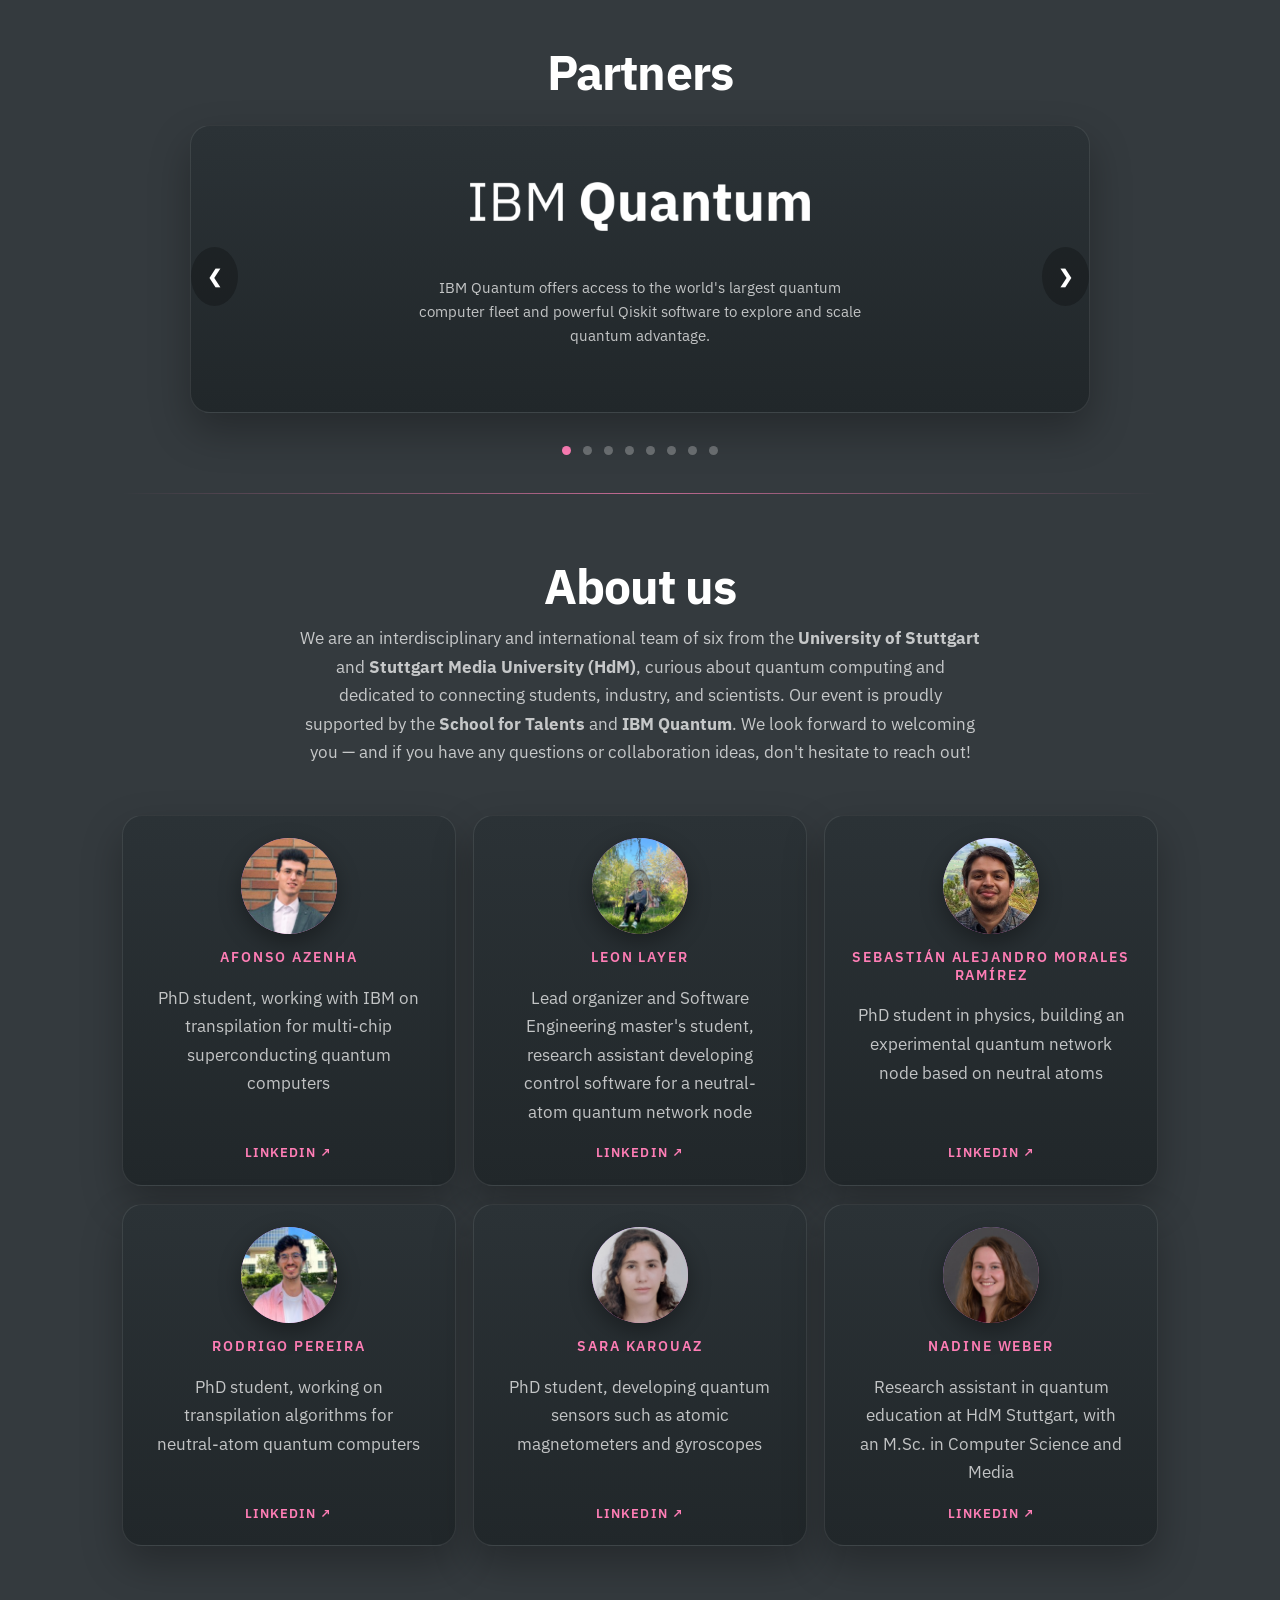
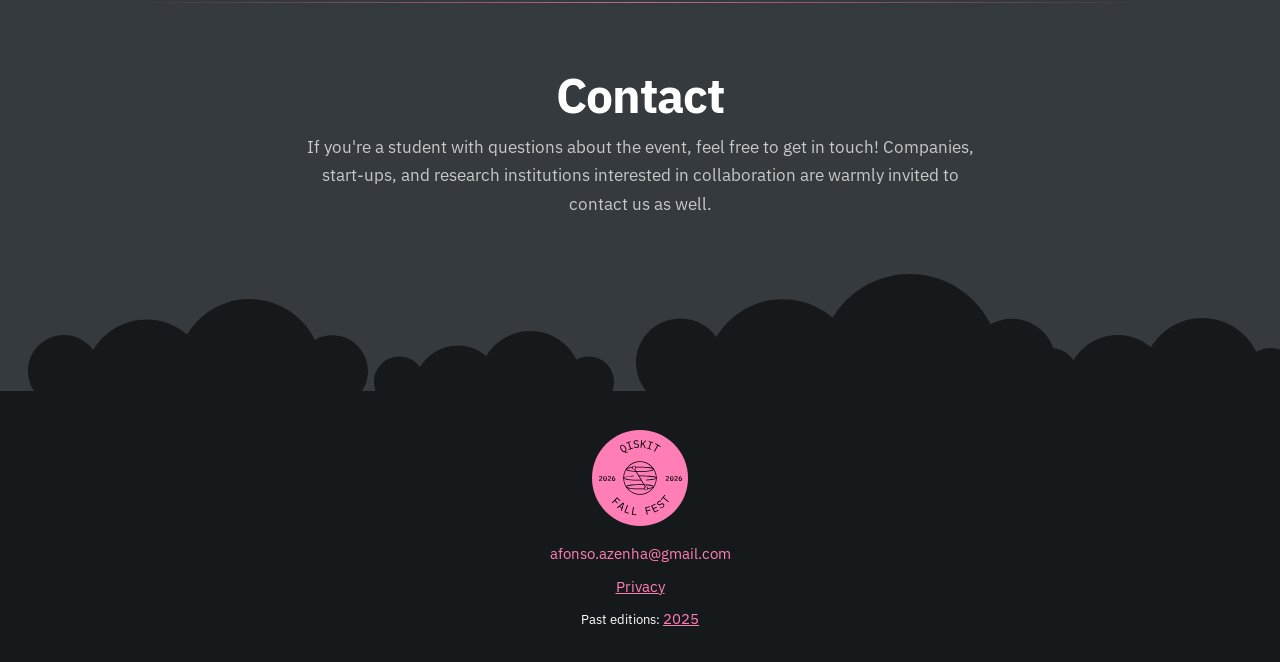
==== commit a0d1140e: "fix: bring back participant cards, handed out at registration The printed participant cards are used" ====
--- a/index.html
+++ b/index.html
@@ -243,8 +243,8 @@
                   <div class="speaker-info"><a href="https://www.pi1.uni-stuttgart.de/" target="_blank" rel="noopener">1st Institute of Physics</a></div>
                   <div class="speaker-info">Quix Arena at <a href="https://www.arena2036.de/" target="_blank" rel="noopener">ARENA2036</a></div>
                 </div>
-                <div class="speaker-info">At registration you get your group, with its meeting point and
-                  time. <a class="section-link" href="#labtours">Lab Tours section</a></div>
+                <div class="speaker-info">At registration you get your participant card: it tells you your institute,
+                  group, meeting point and time. <a class="section-link" href="#labtours">Lab Tours section</a></div>
               </div>
             </li>
           </ul>
@@ -402,7 +402,8 @@
             <p>Take the S-Bahn to Universität and walk to the iron sculpture at the end of the small loop road. From
               there, Qiskit Fall Fest signs lead you to the venue.</p>
             <p class="location-note">The Day 1 lab tours (15:30 to 17:30) start from four different meeting points
-              around campus. You get your group at registration; all meeting points are listed in the
+              around campus. Your participant card, which you get at registration, tells you which one is yours; all of
+              them are listed in the
               <a href="#labtours">Lab Tours section</a>.</p>
           </div>
         </div>
@@ -601,9 +602,10 @@
         PI1 and Quix Arena it visits one lab.
       </p>
       <p>
-        At <strong>registration</strong> you are assigned to a site and a group. Take a photo of your
-        <strong>group sheet</strong>: it shows your meeting point and time. Please be at your meeting point
-        <strong>5 minutes before your first visit</strong>.
+        At <strong>registration</strong> you are assigned to a site and a group and get your
+        <strong>participant card</strong>. It shows your assigned site, your group, and your meeting point and time;
+        its QR code opens your personal schedule. Please be at your meeting point <strong>5 minutes before your first
+        visit</strong>.
       </p>
       <h3>Meeting points</h3>
       <ul class="tour-meet-list">
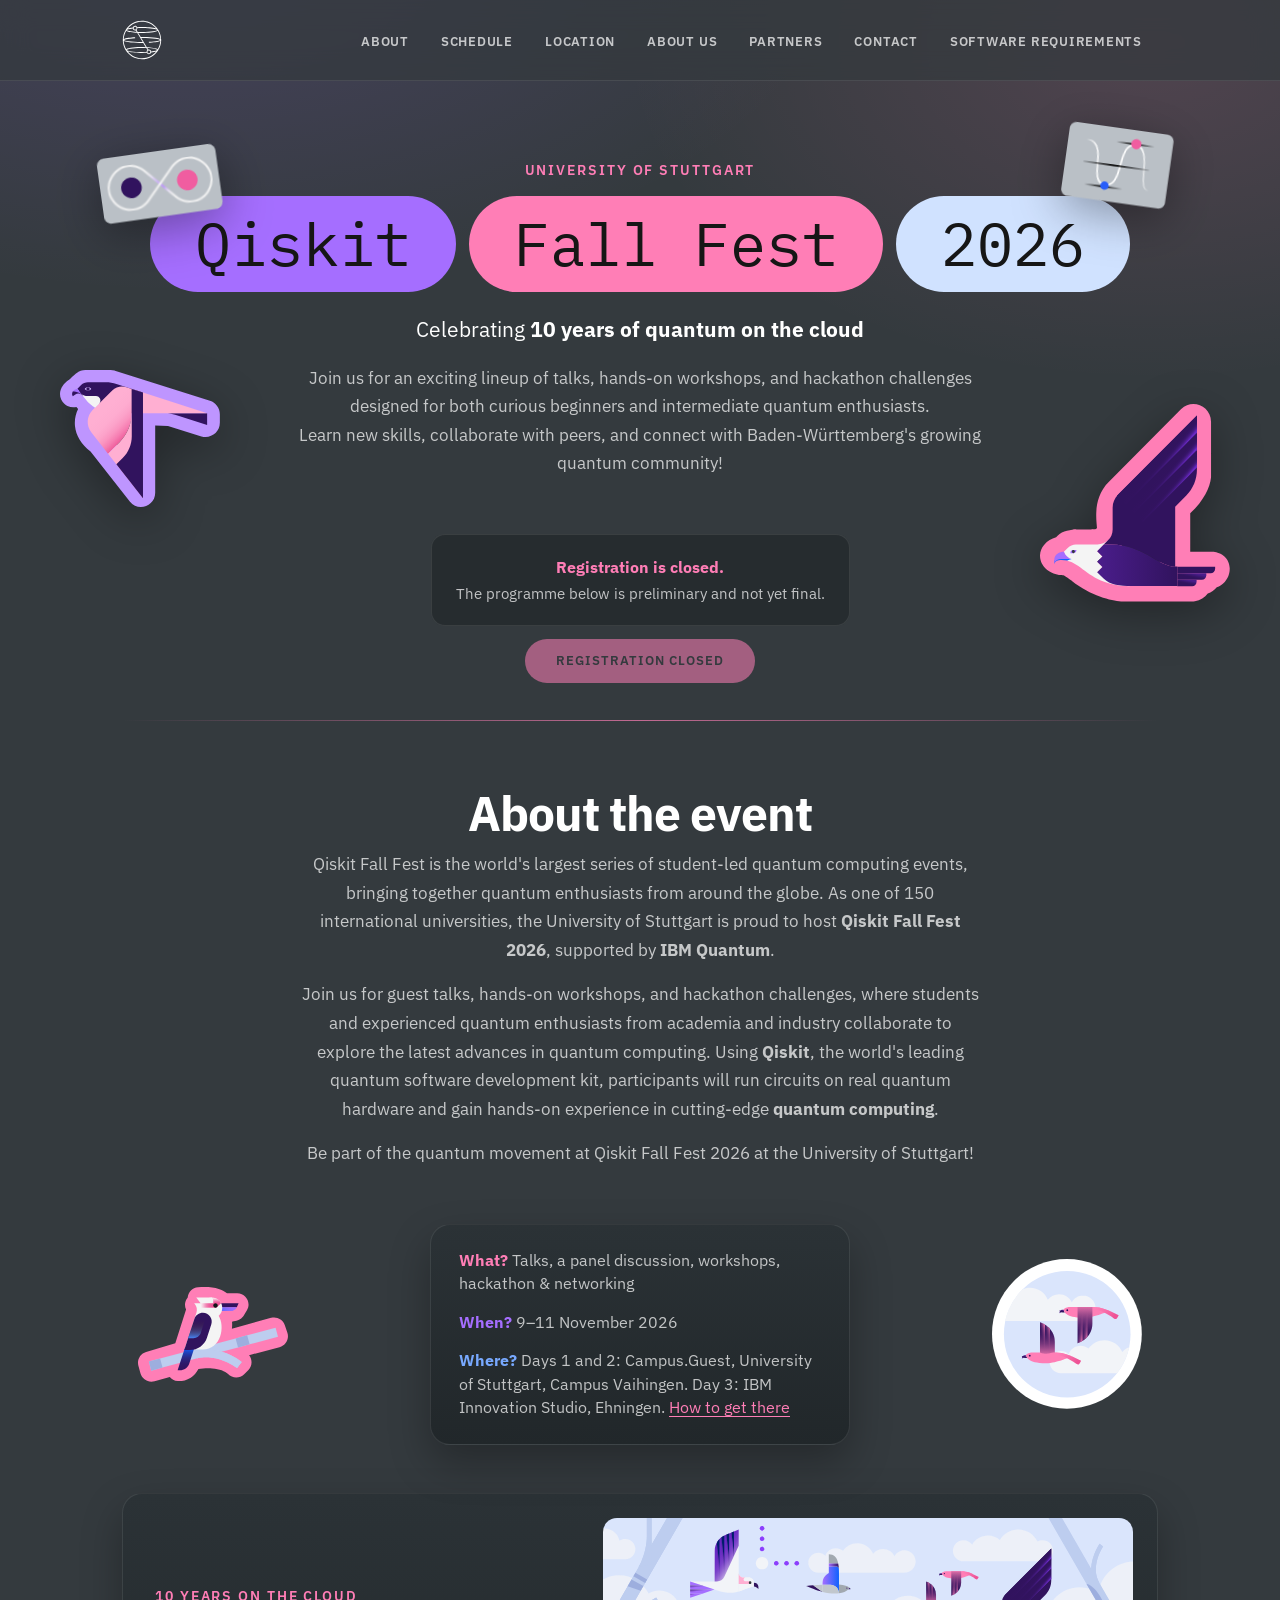
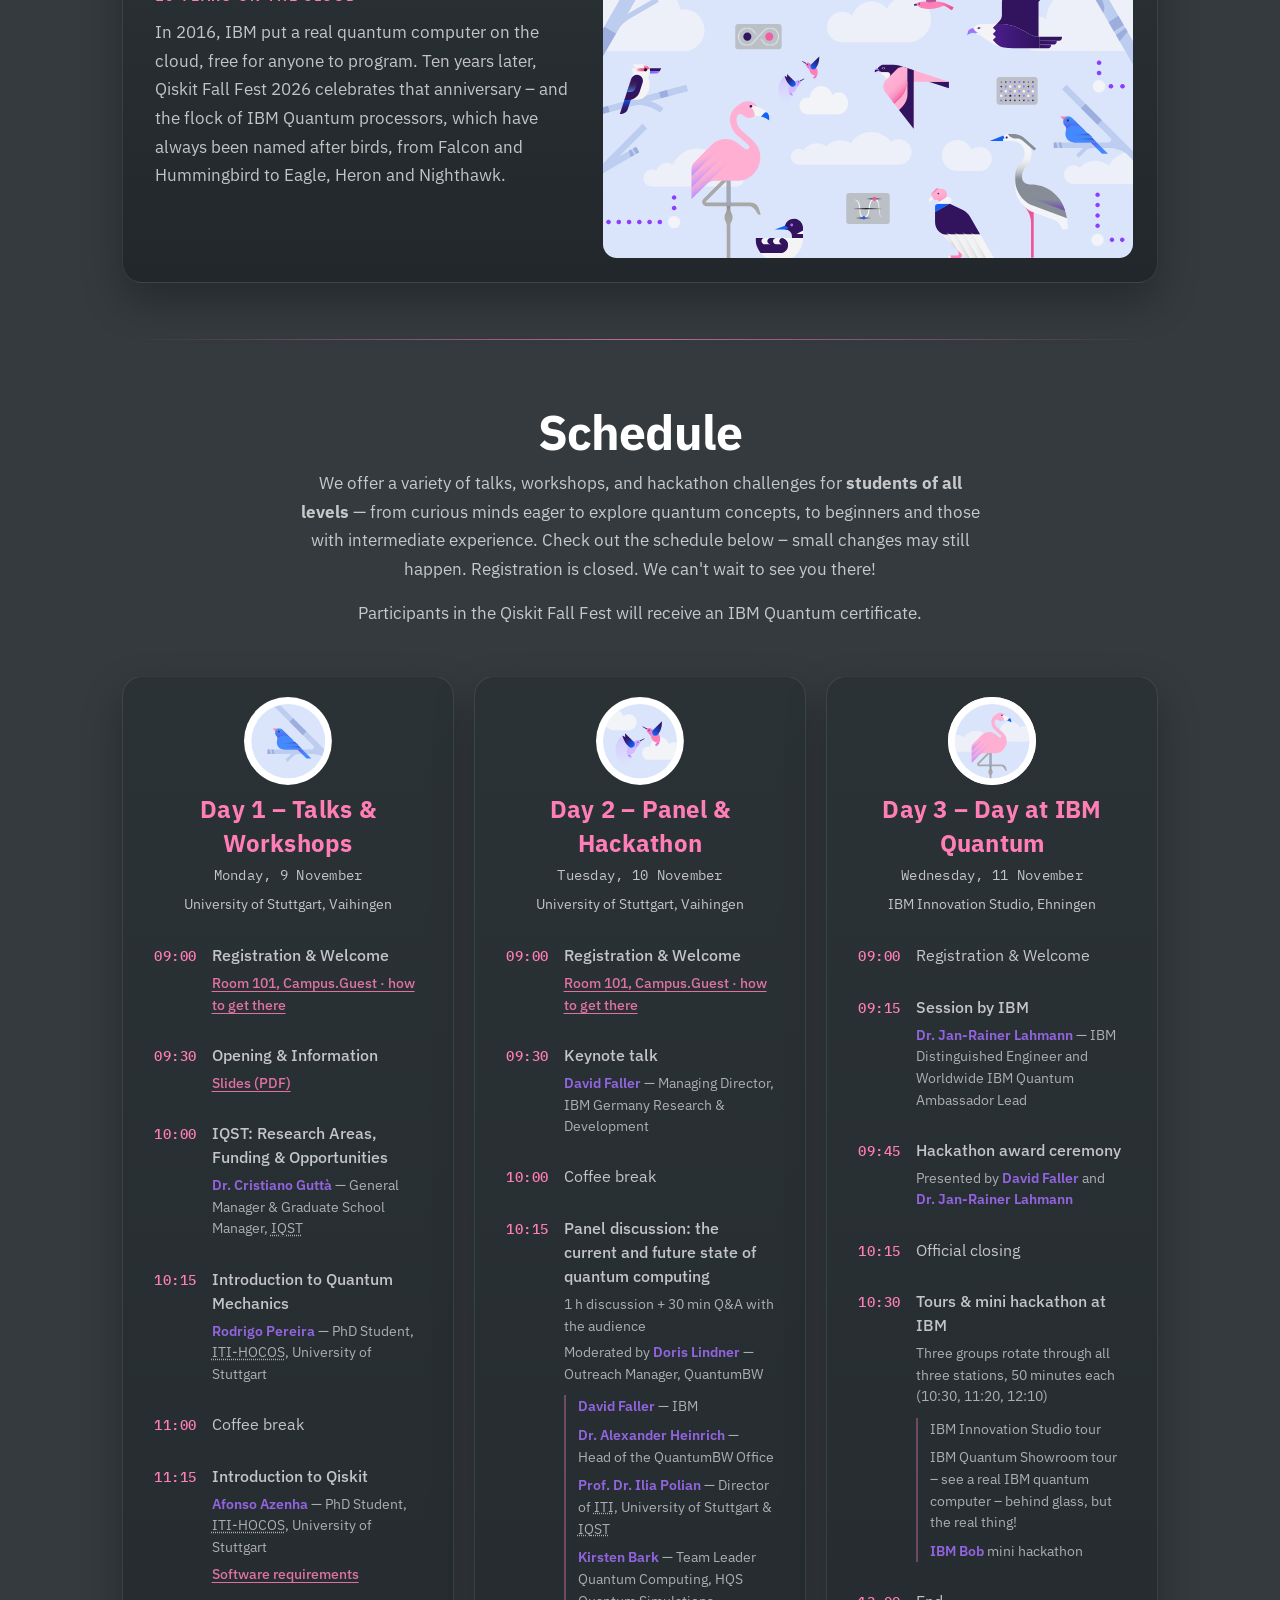
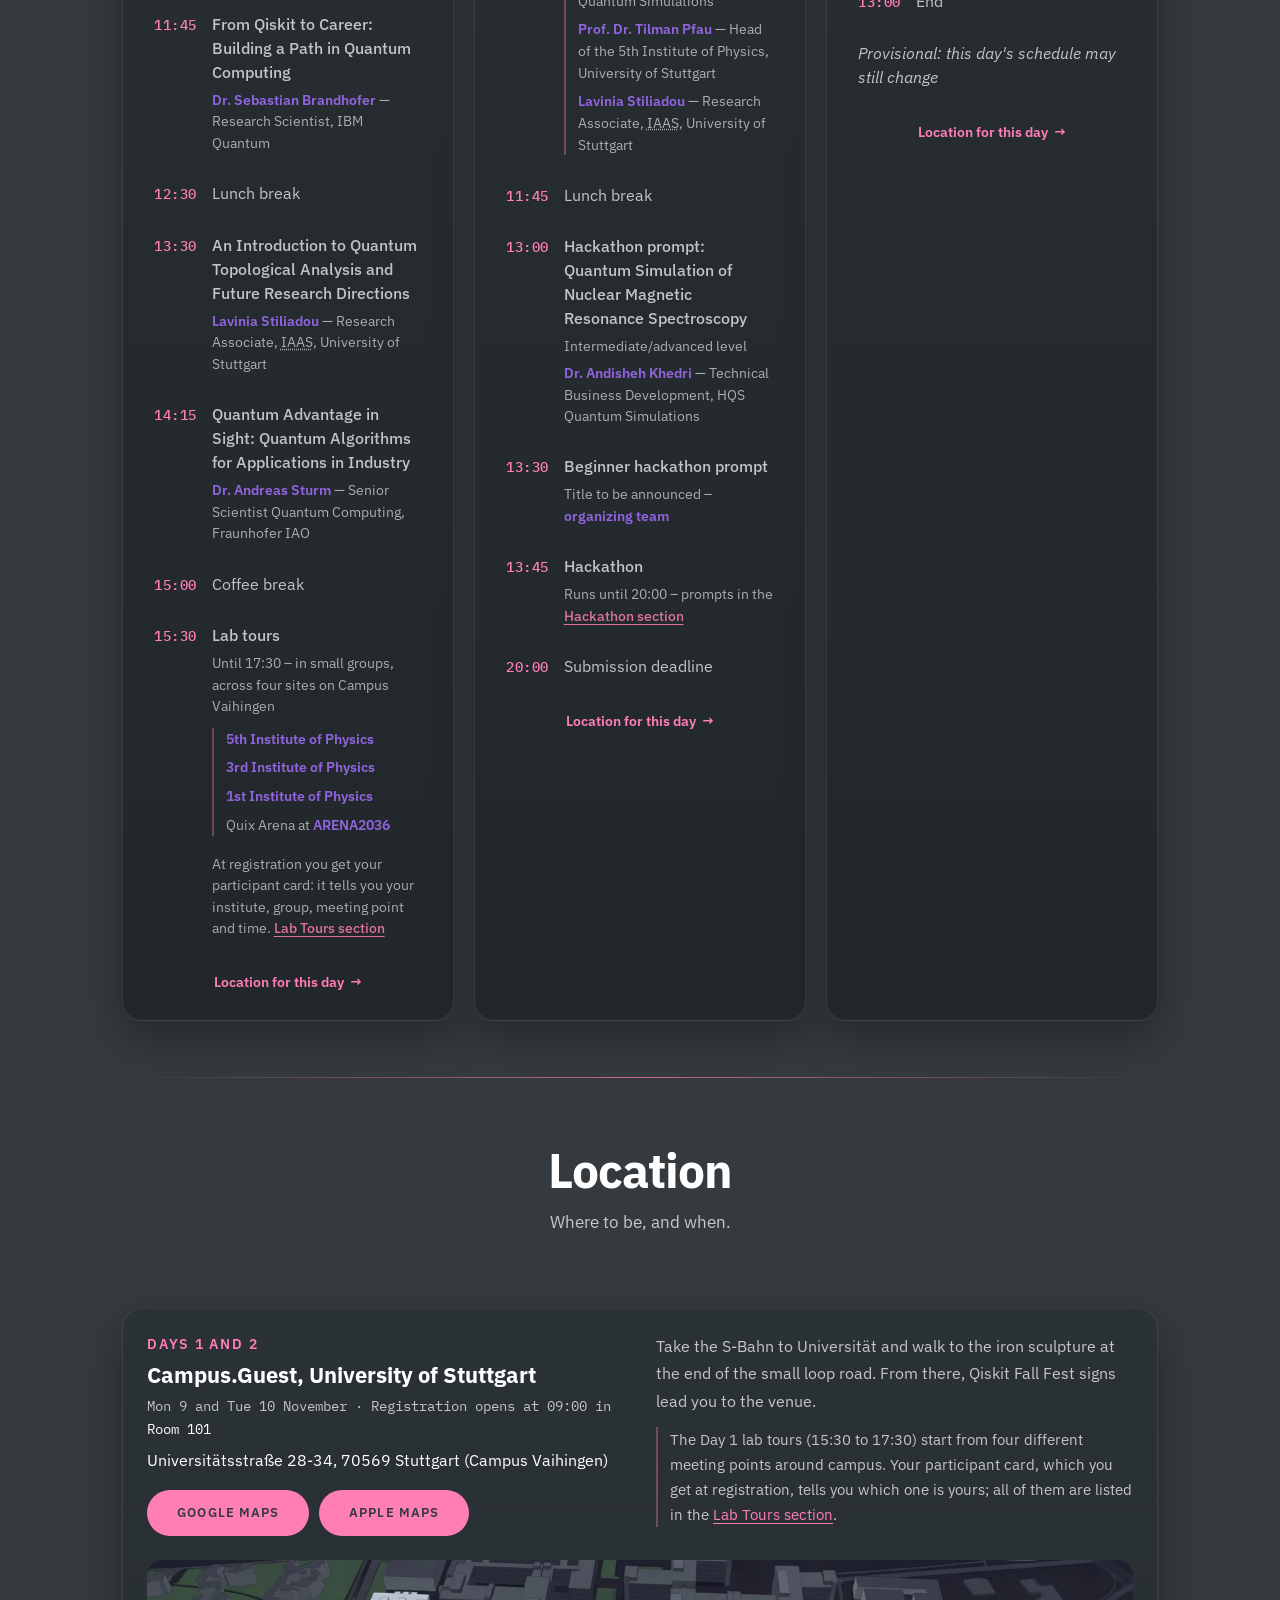
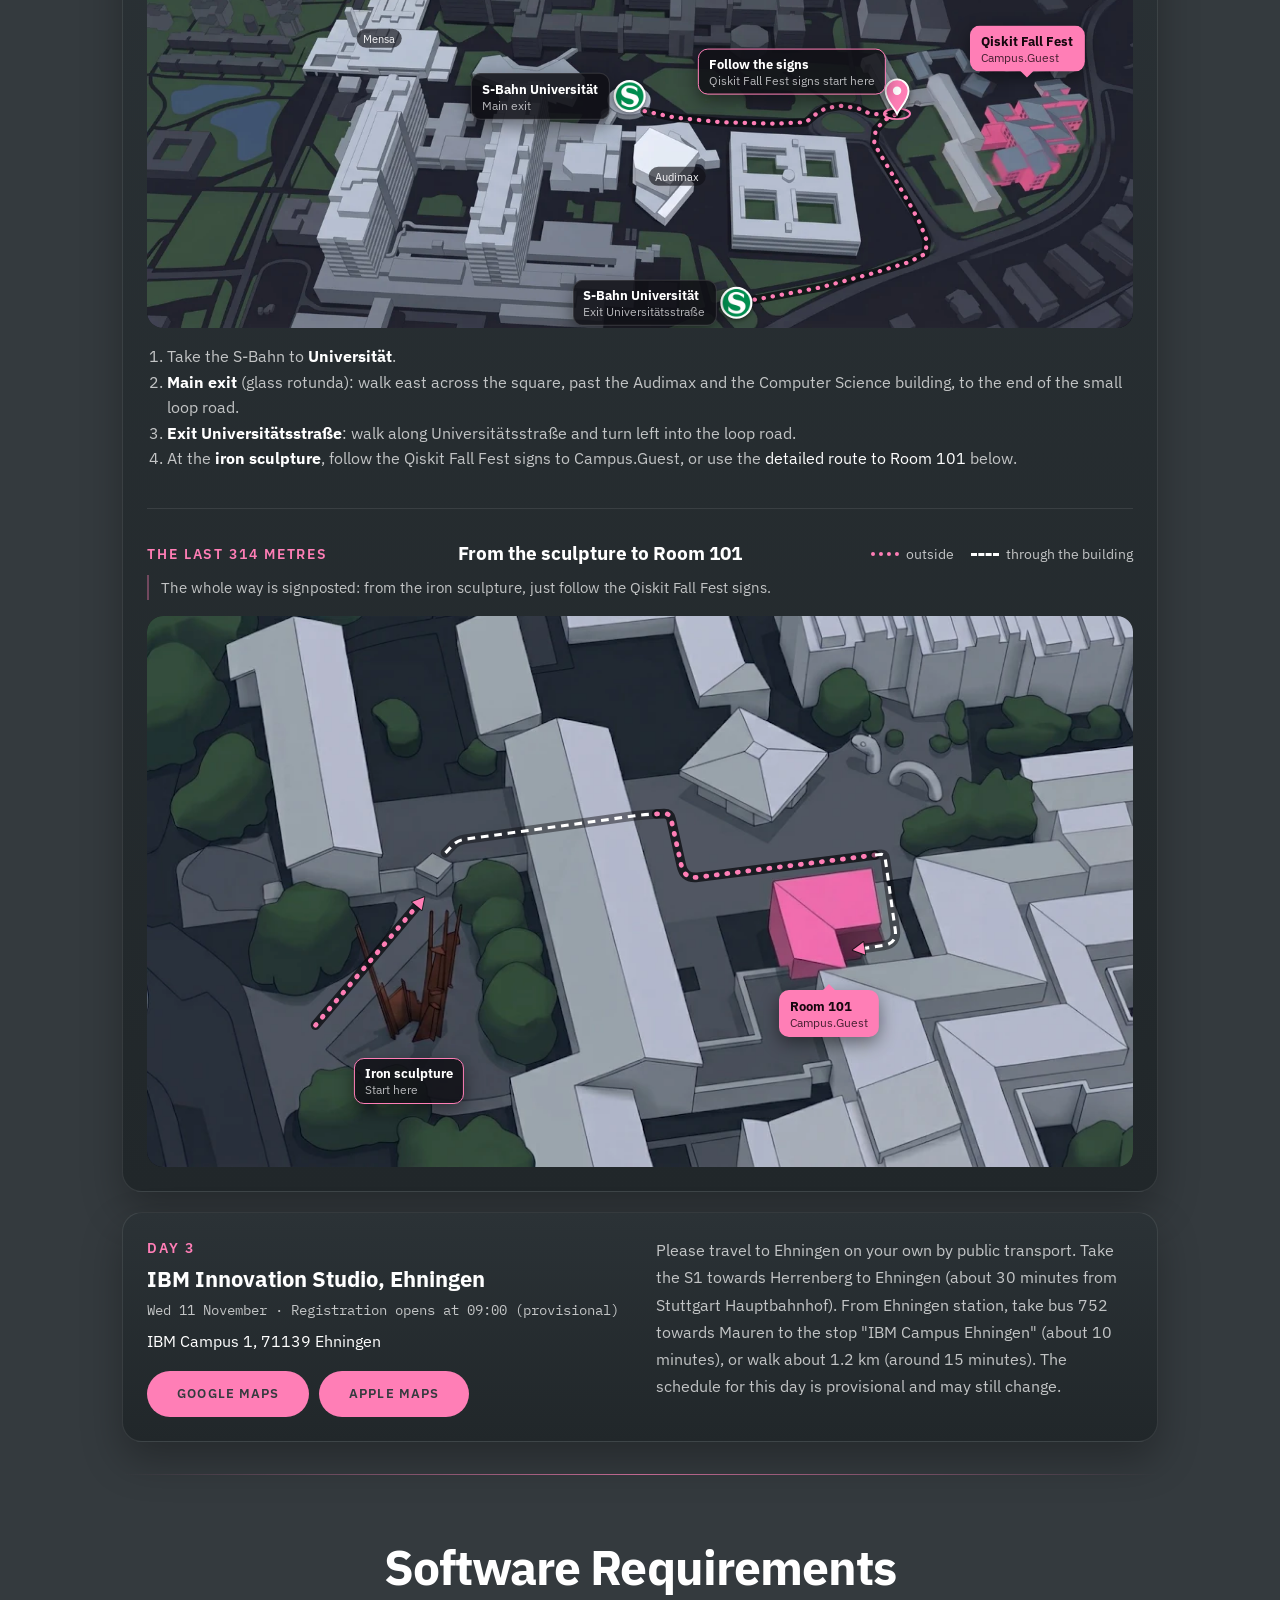
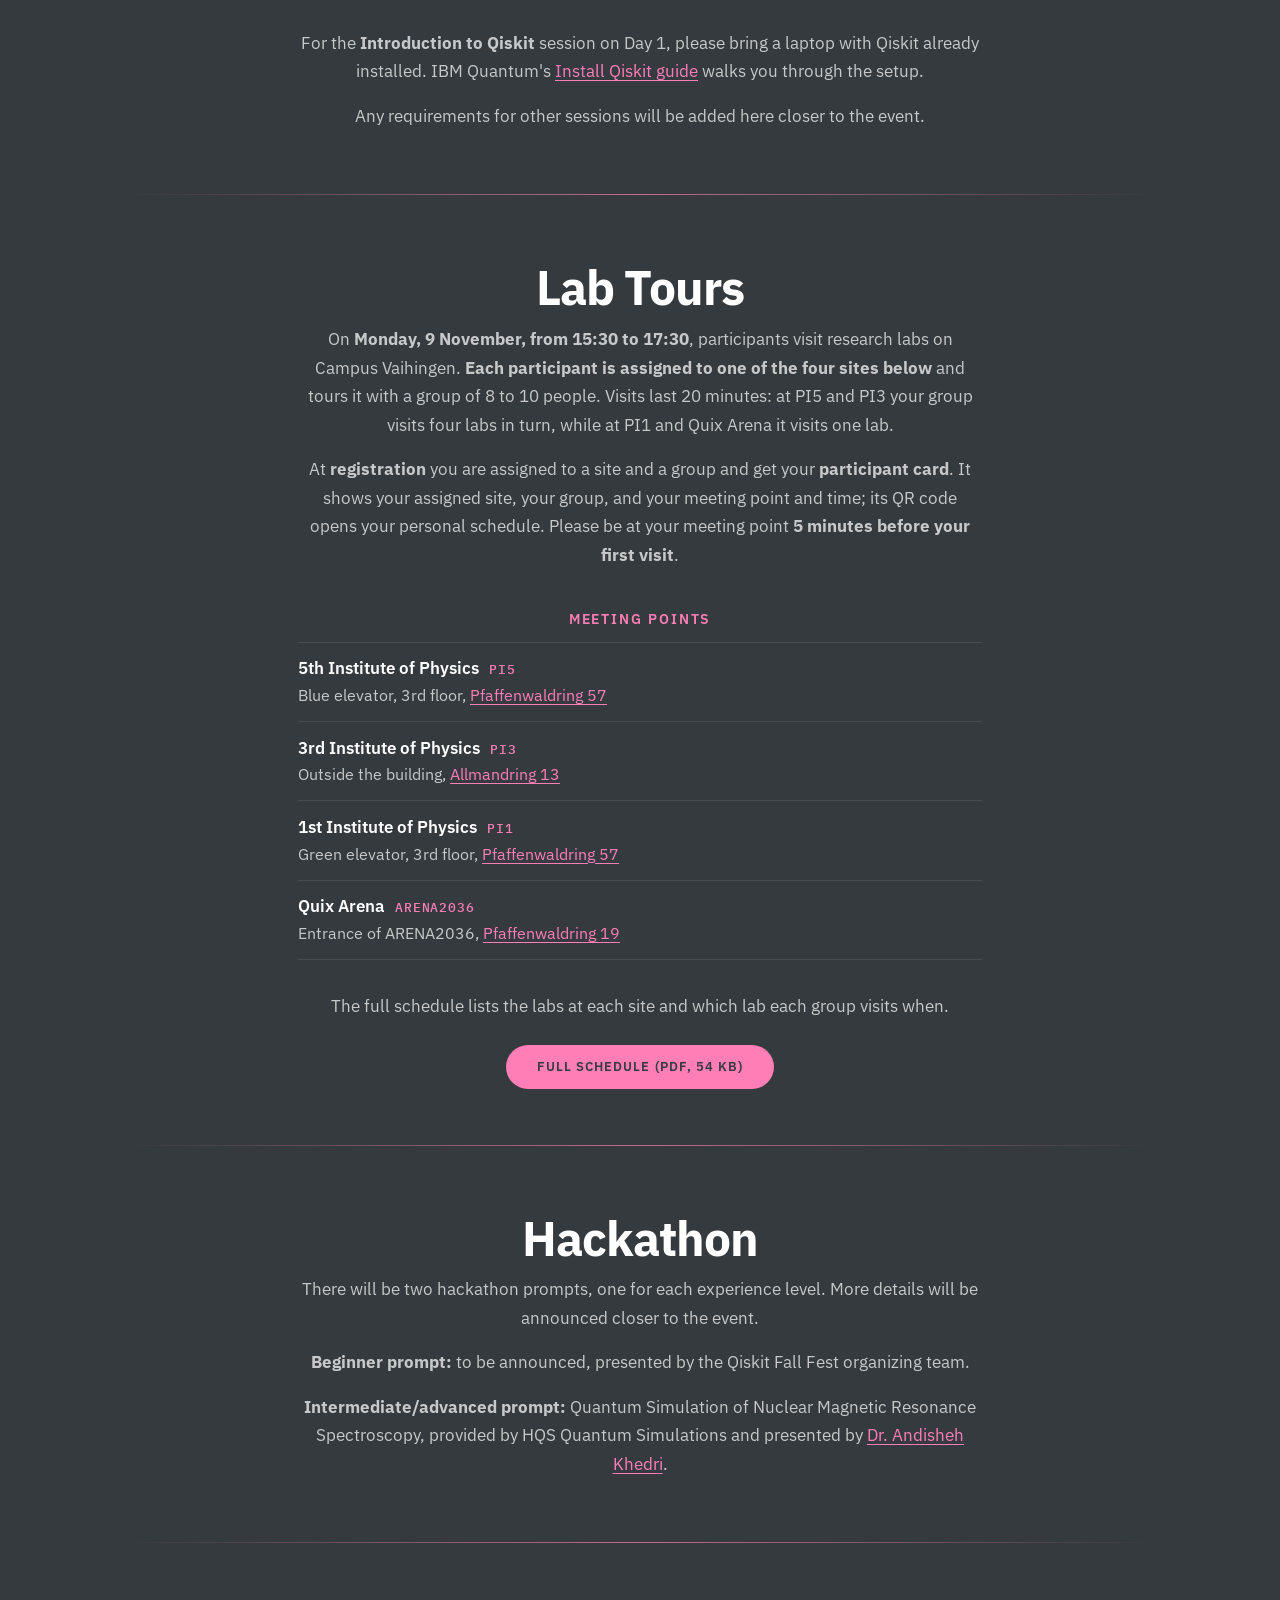
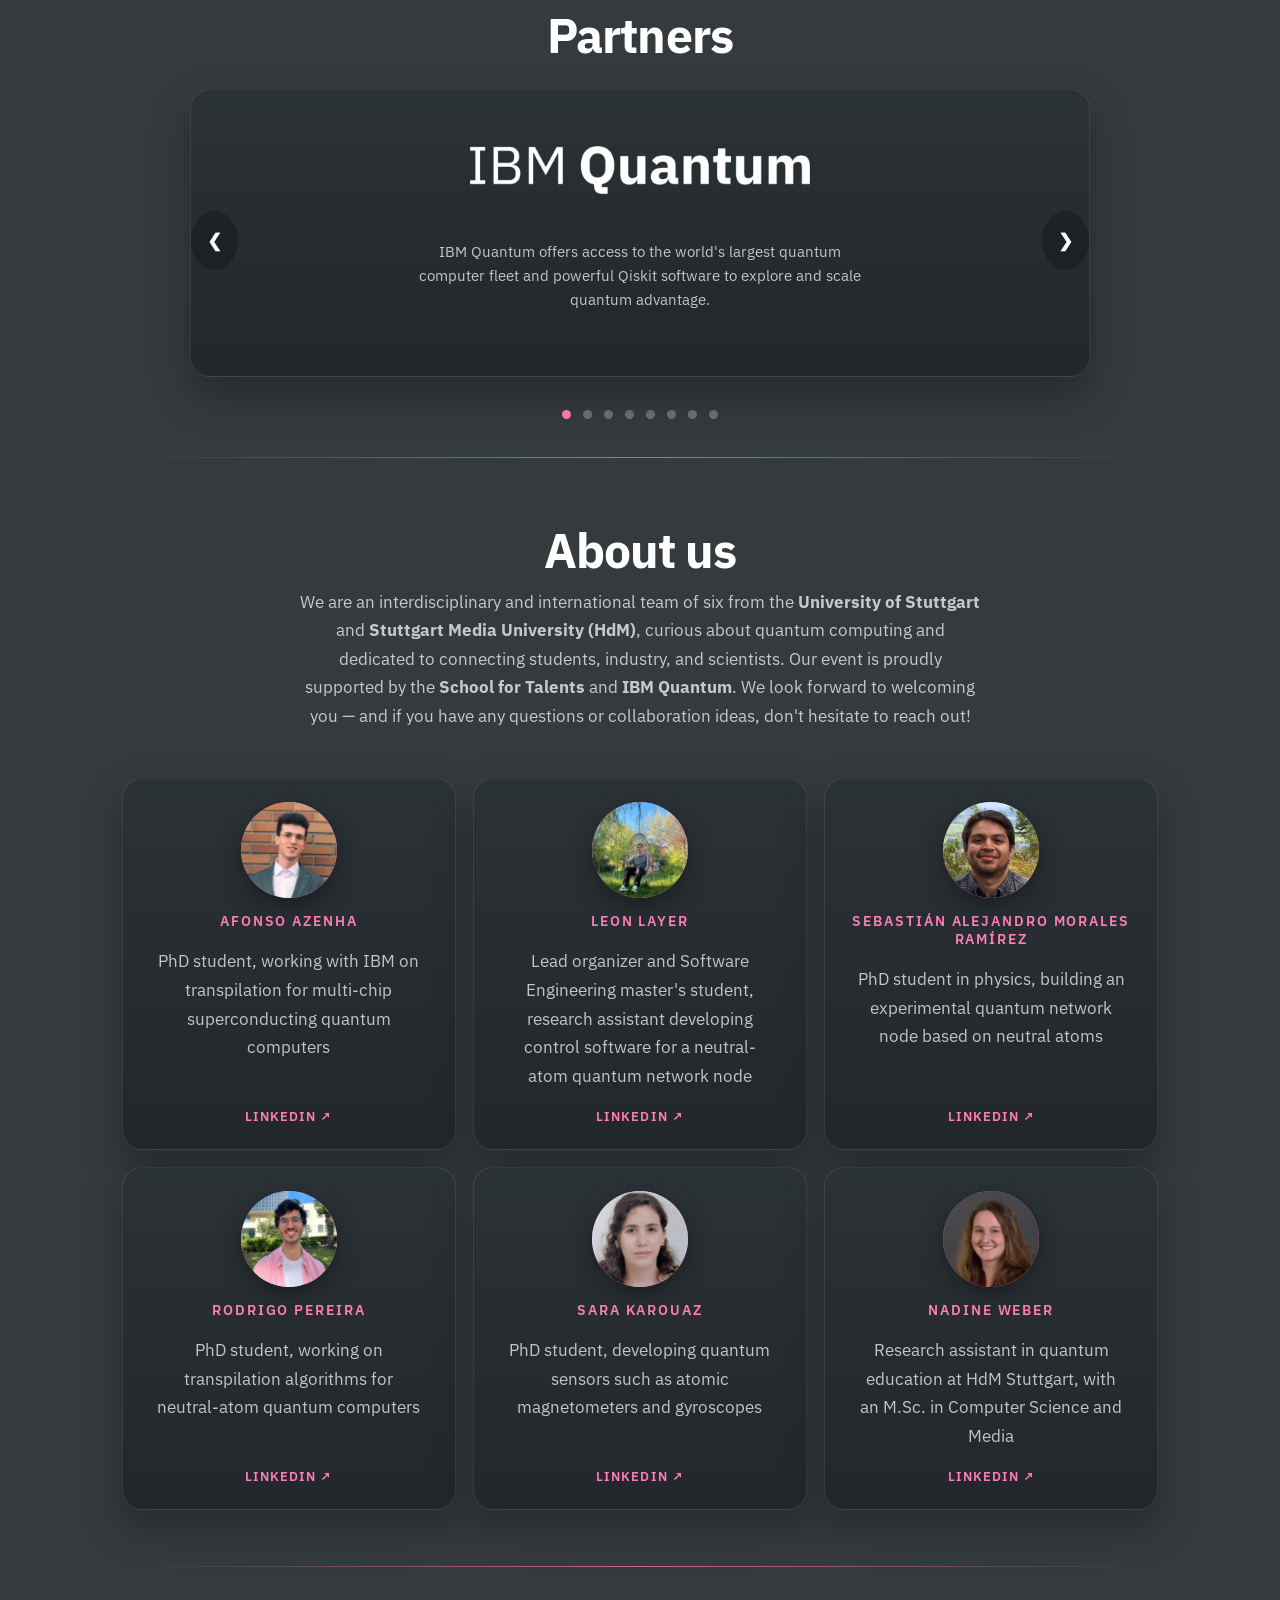
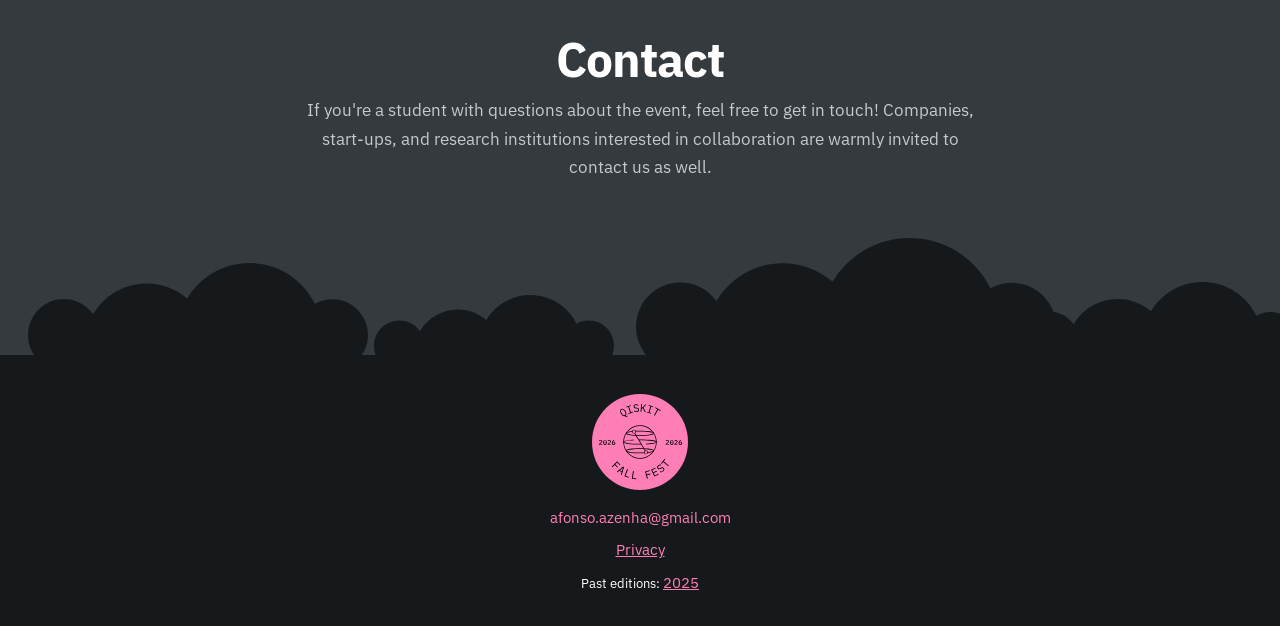
==== commit 873eb18f: "fix: close registration and remove floating register button Co-Authored-By: Claude Opus 5.5 <noreply" ====
--- a/index.html
+++ b/index.html
@@ -93,13 +93,13 @@
       </div>
 
       <div class="registration-notice">
-        <p><strong data-registration="closed">Registration opens in early October 2026.</strong><strong
+        <p><strong data-registration="closed">Registration is closed.</strong><strong
             data-registration="open" hidden>Registration is open!</strong></p>
         <p>The programme below is preliminary and not yet final.</p>
       </div>
       <!-- Wired up by js/registration.js; stays disabled until REGISTRATION_OPEN is true -->
-      <a id="registration-button" class="btn btn-secondary btn-disabled" aria-disabled="true">Registration opens soon</a>
-      <p class="registration-privacy">By registering you agree to our <a href="privacy/">privacy notice</a>.</p>
+      <a id="registration-button" class="btn btn-secondary btn-disabled" aria-disabled="true">Registration closed</a>
+      <p class="registration-privacy" data-registration="open" hidden>By registering you agree to our <a href="privacy/">privacy notice</a>.</p>
     </section>
   </header>
 
@@ -155,7 +155,7 @@
       <h2>Schedule</h2>
       <p>We offer a variety of talks, workshops, and hackathon challenges for <strong>students of all levels </strong> —
         from curious minds eager to explore quantum concepts, to beginners and those with intermediate experience. Check
-        out the schedule below &ndash; small changes may still happen. <span data-registration="closed">Registration opens in <strong>early October 2026</strong>.</span><span
+        out the schedule below &ndash; small changes may still happen. <span data-registration="closed">Registration is closed.</span><span
           data-registration="open" hidden>Registration is open!</span> We can't
         wait to see you there! </p>
       <p>Participants in the Qiskit Fall Fest will receive an IBM Quantum certificate.</p>
@@ -855,9 +855,6 @@
     </div>
   </footer>
 
-  <!-- Floating registration button; shown by js/registration.js while REGISTRATION_OPEN is true -->
-  <a id="registration-float" class="btn btn-secondary registration-float" hidden>Register now</a>
-
   <script src="js/script.js"></script>
   <script src="js/registration.js"></script>
 </body>
--- a/css/utilities.css
+++ b/css/utilities.css
@@ -102,33 +102,6 @@
   margin: 0.25rem 0;
 }
 
-/* Floating registration button */
-.registration-float {
-  position: fixed;
-  right: calc(1.5rem + env(safe-area-inset-right));
-  bottom: calc(1.5rem + env(safe-area-inset-bottom));
-  z-index: 15;
-  margin: 0;
-  padding: 1.4rem 3.4rem;
-  font-size: 1.3rem;
-  font-weight: var(--weight-bold);
-  box-shadow: 0 6px 24px rgba(0, 0, 0, 0.45);
-}
-
-.registration-float:hover,
-.registration-float:focus-visible {
-  background-color: var(--primary-color);
-}
-
-@media (max-width: 670px) {
-  .registration-float {
-    right: calc(1rem + env(safe-area-inset-right));
-    bottom: calc(1rem + env(safe-area-inset-bottom));
-    padding: 1.1rem 2.2rem;
-    font-size: 1rem;
-  }
-}
-
 /* Archive of past editions */
 #footer .past-editions {
   margin-top: 0.6rem;
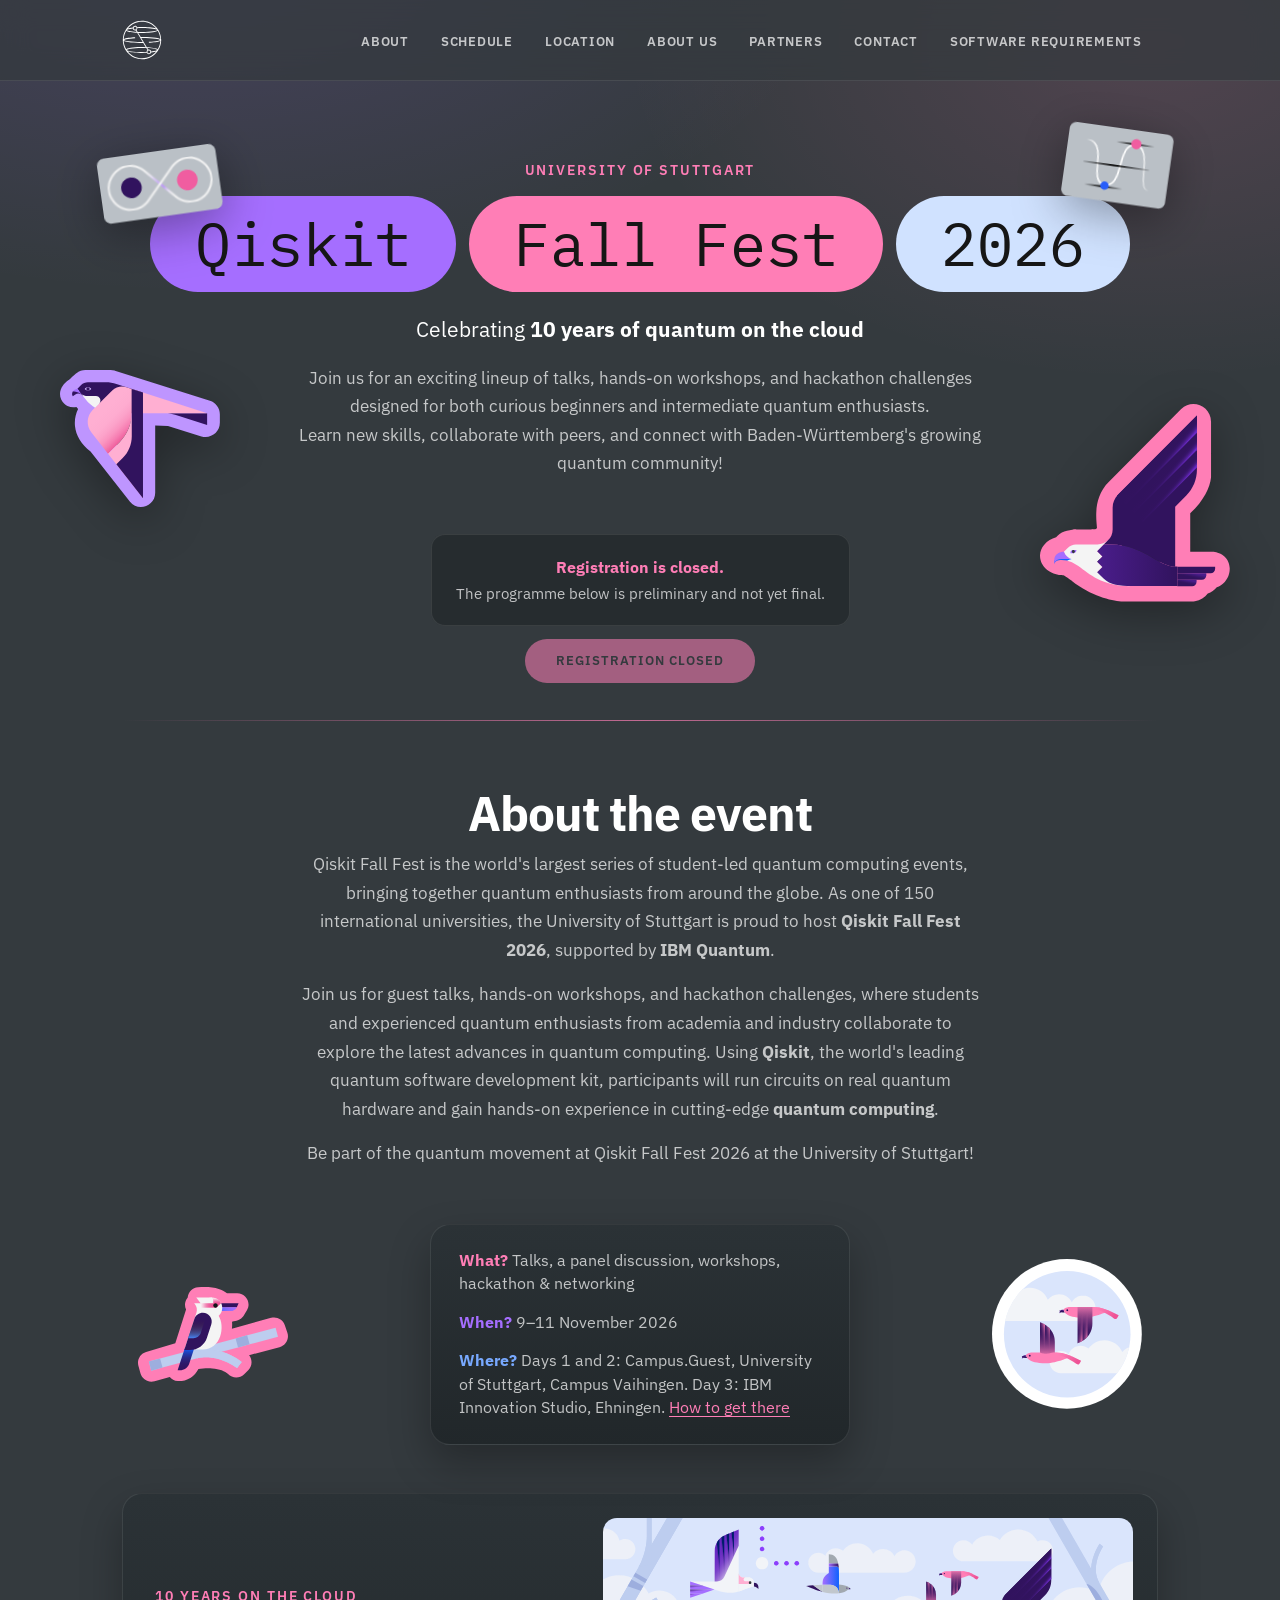
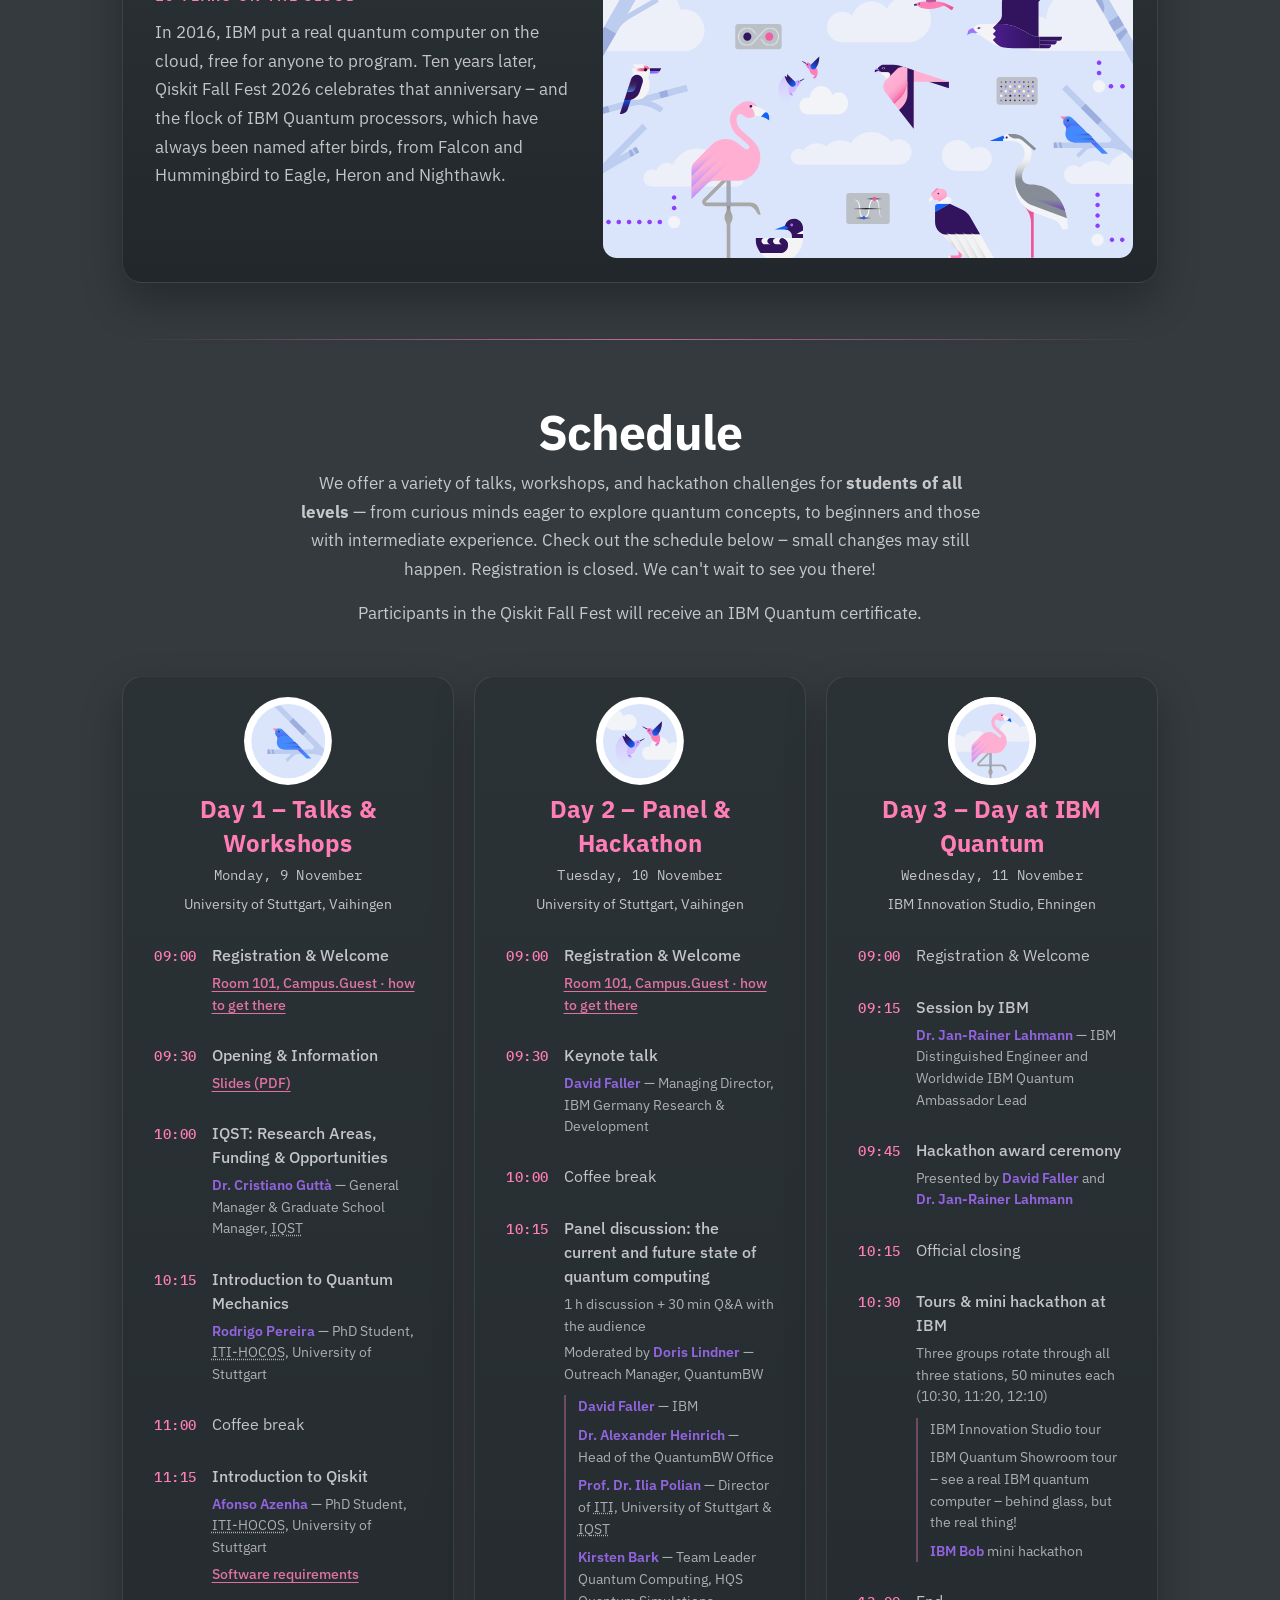
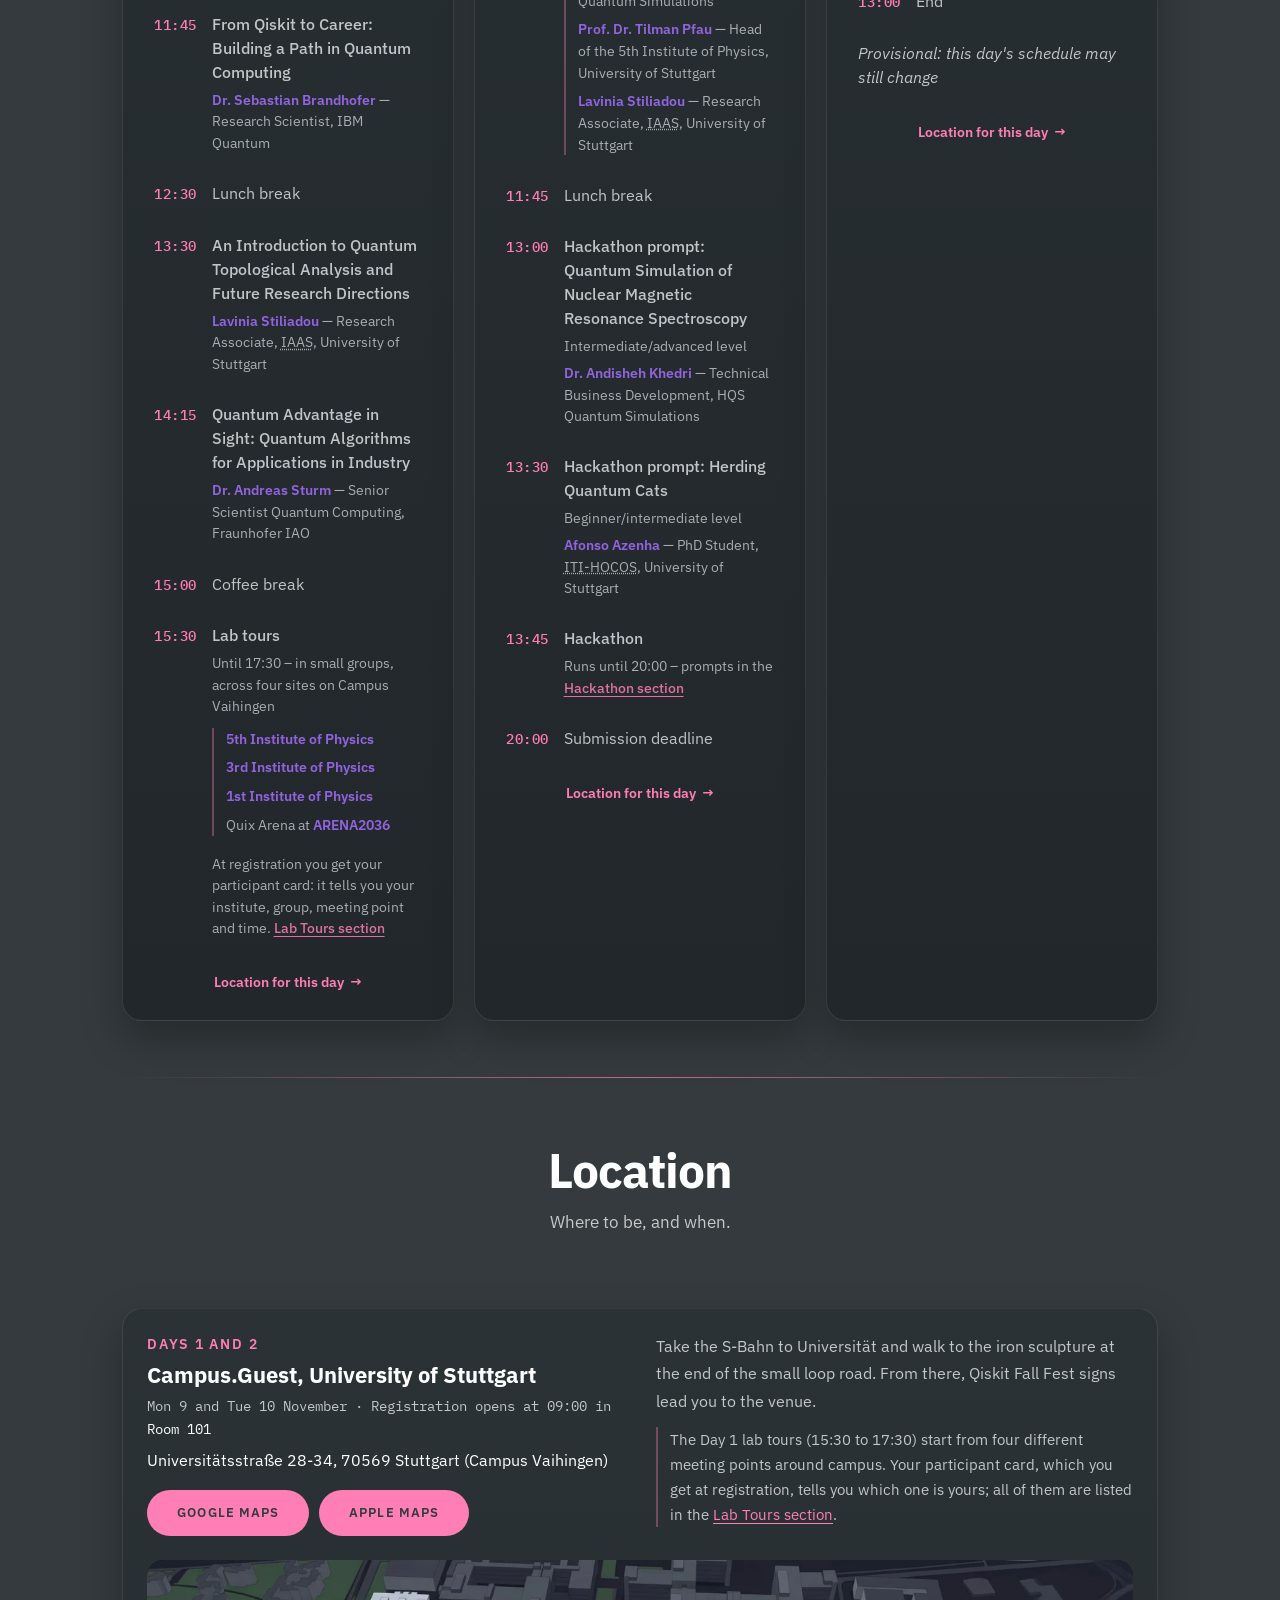
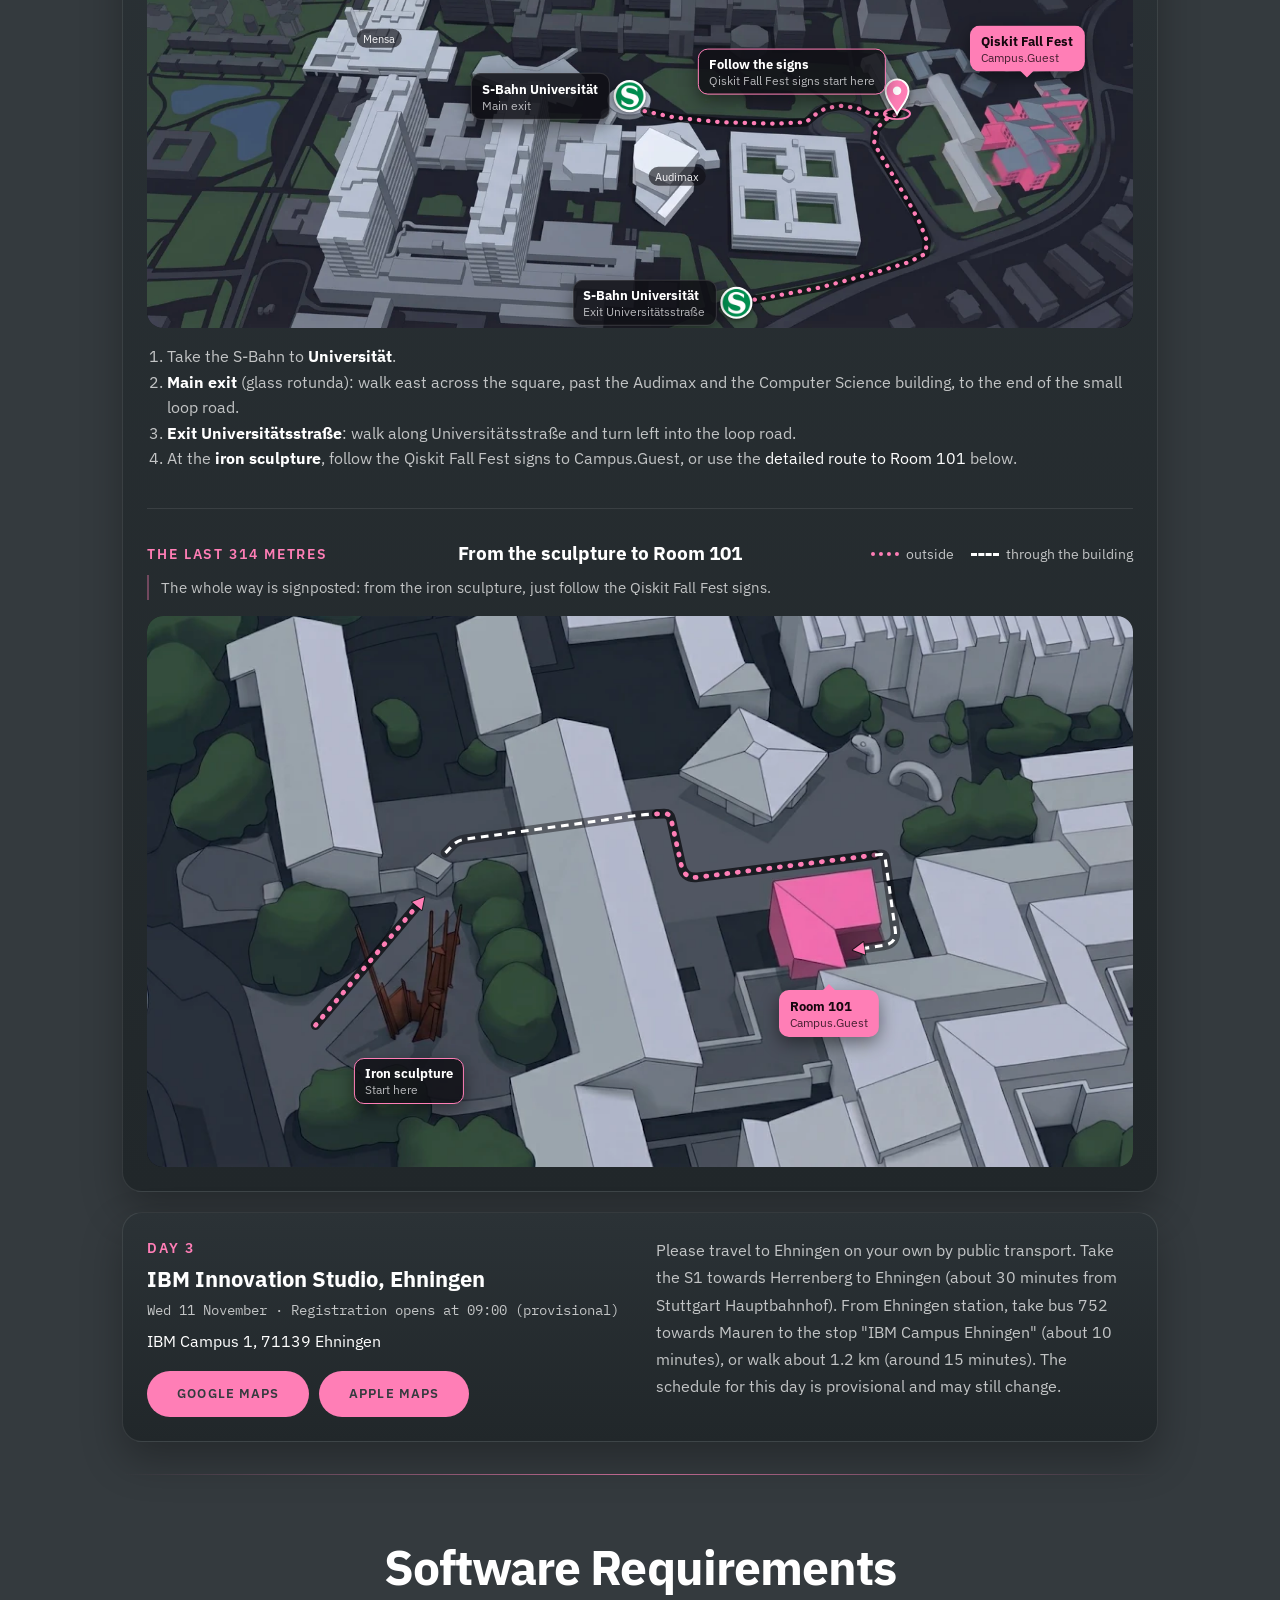
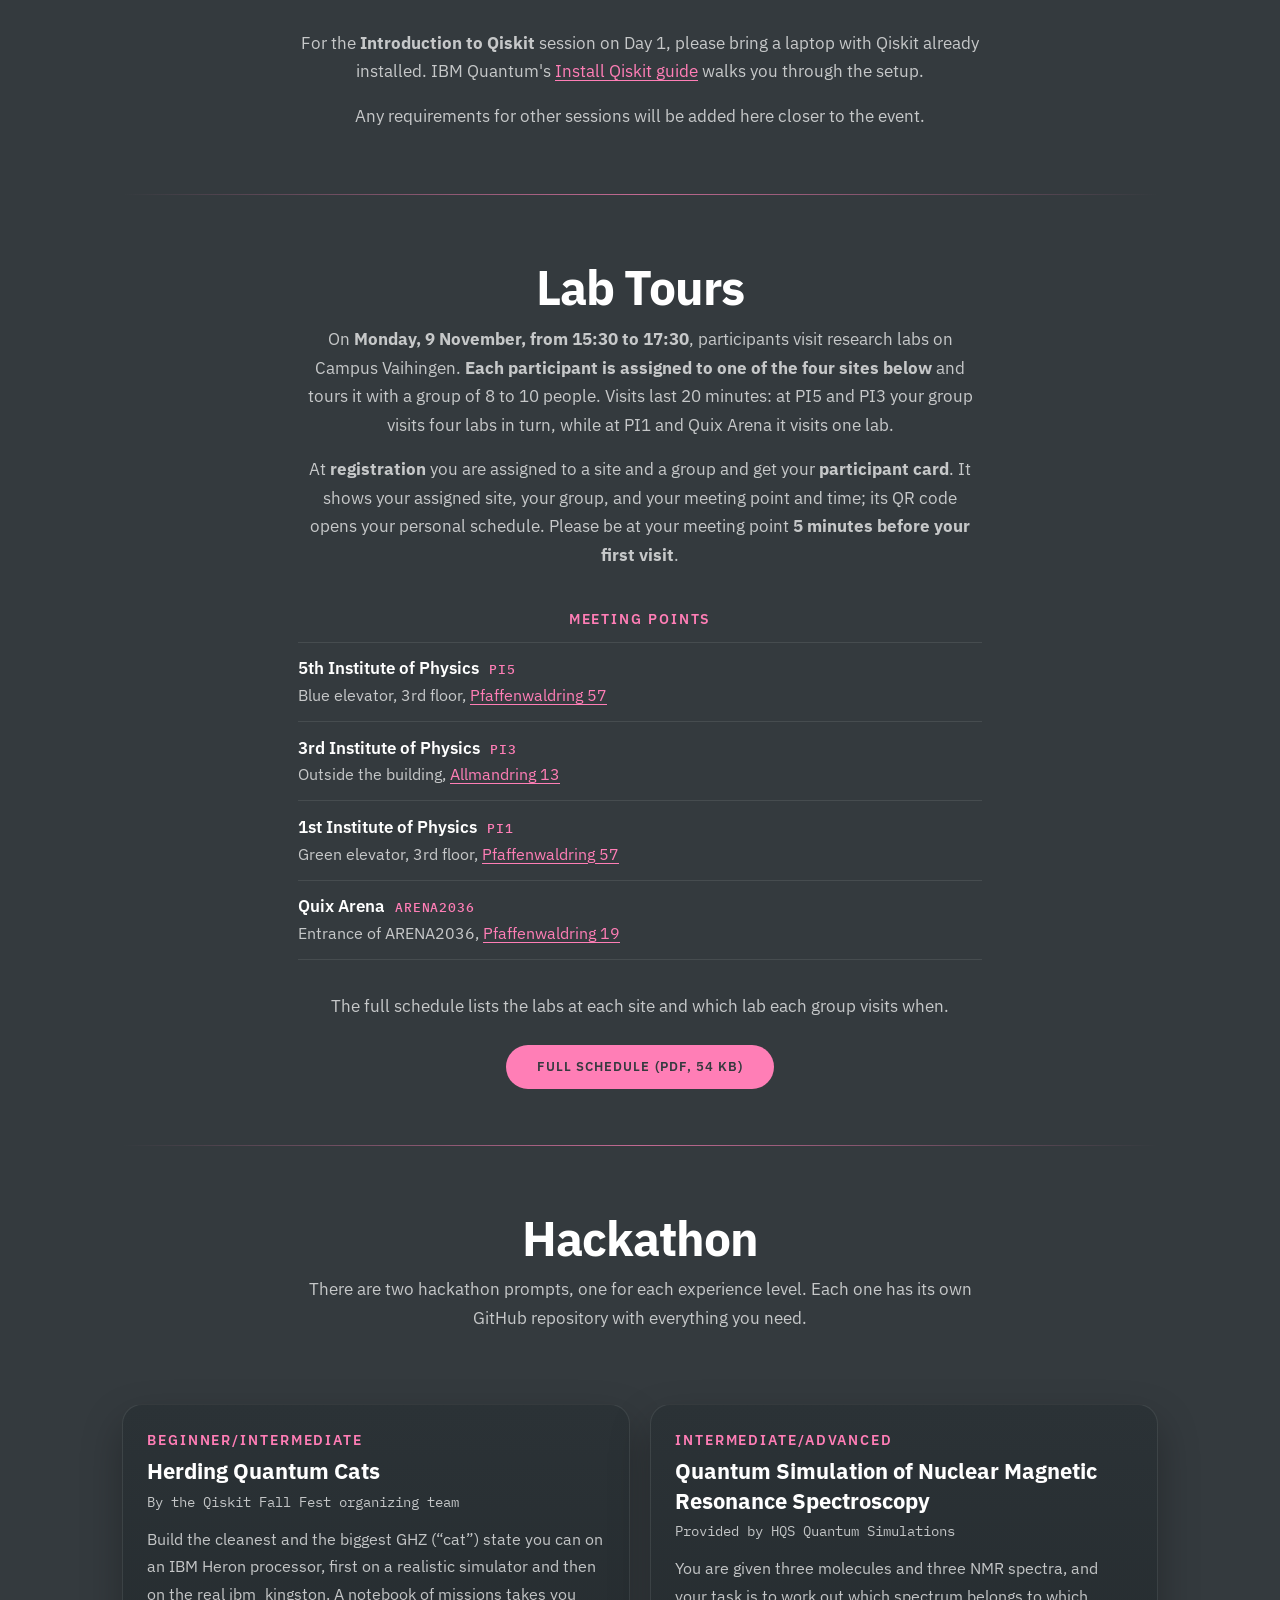
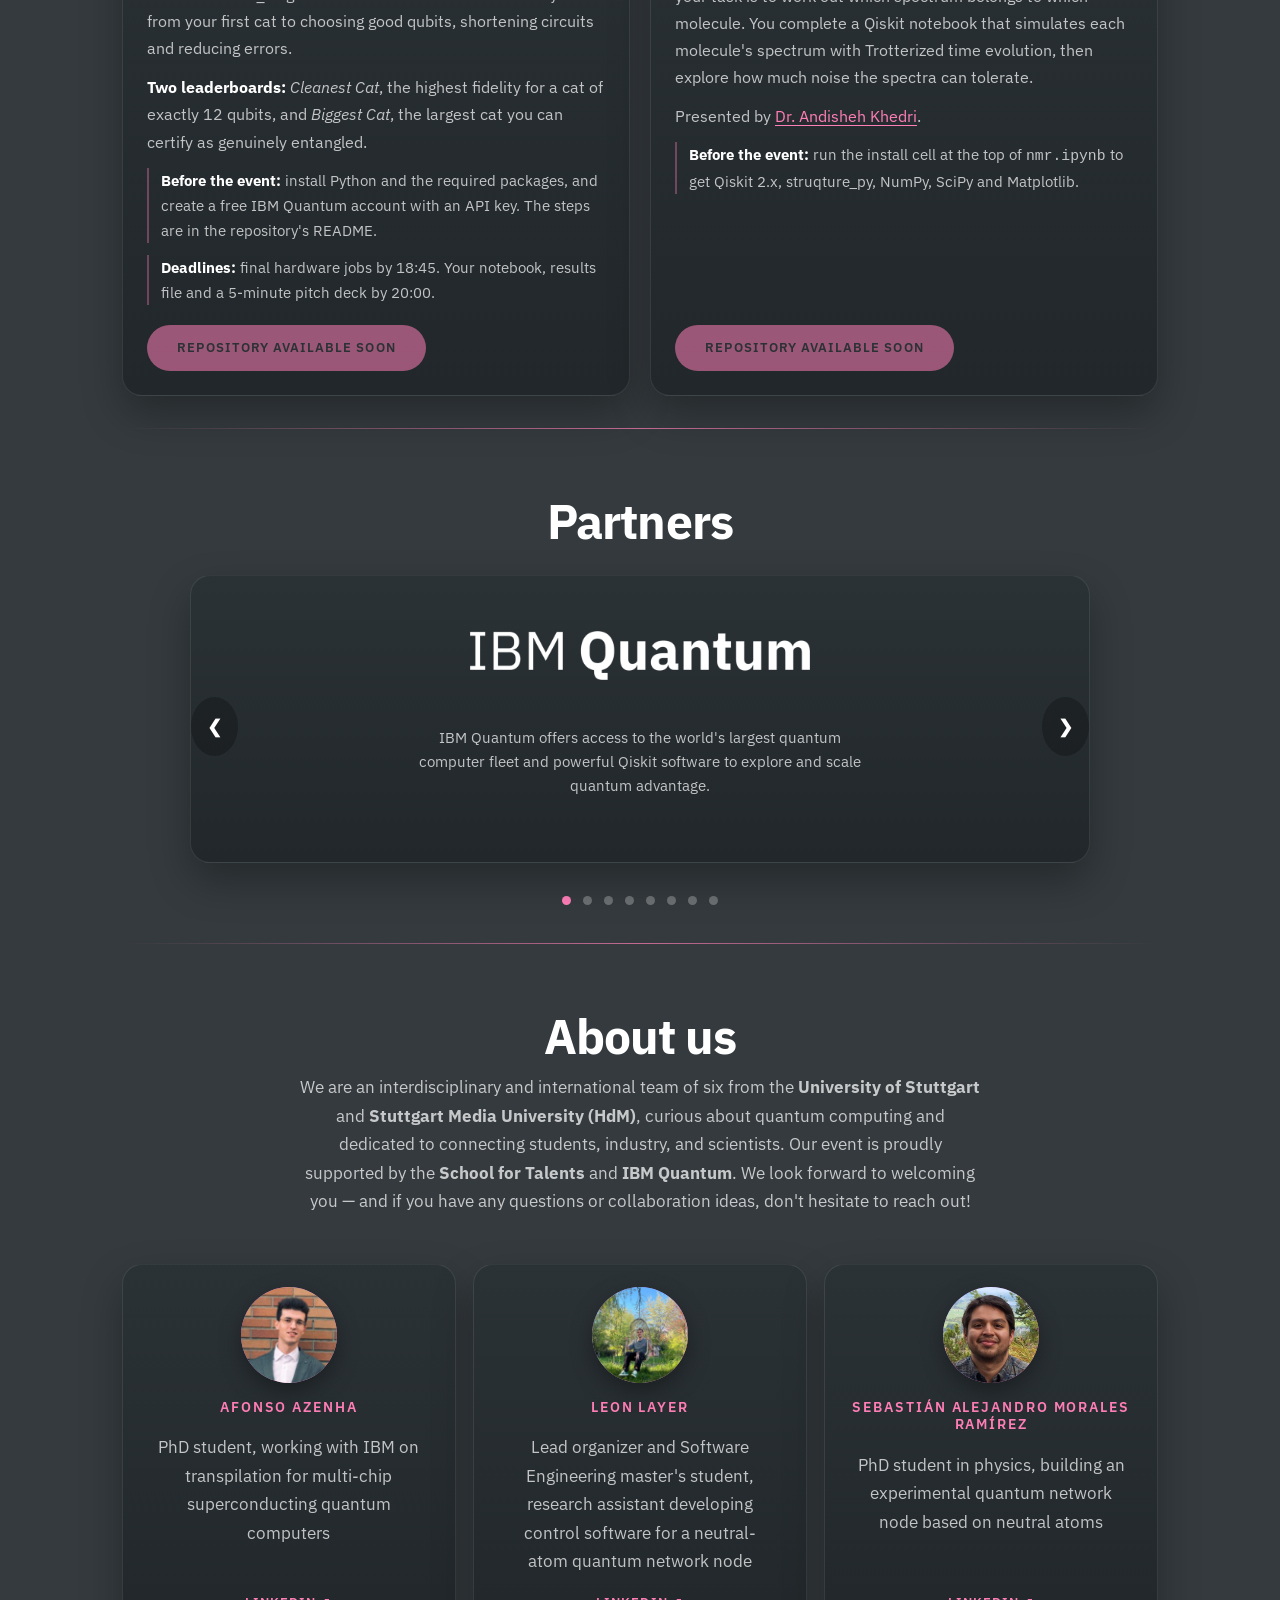
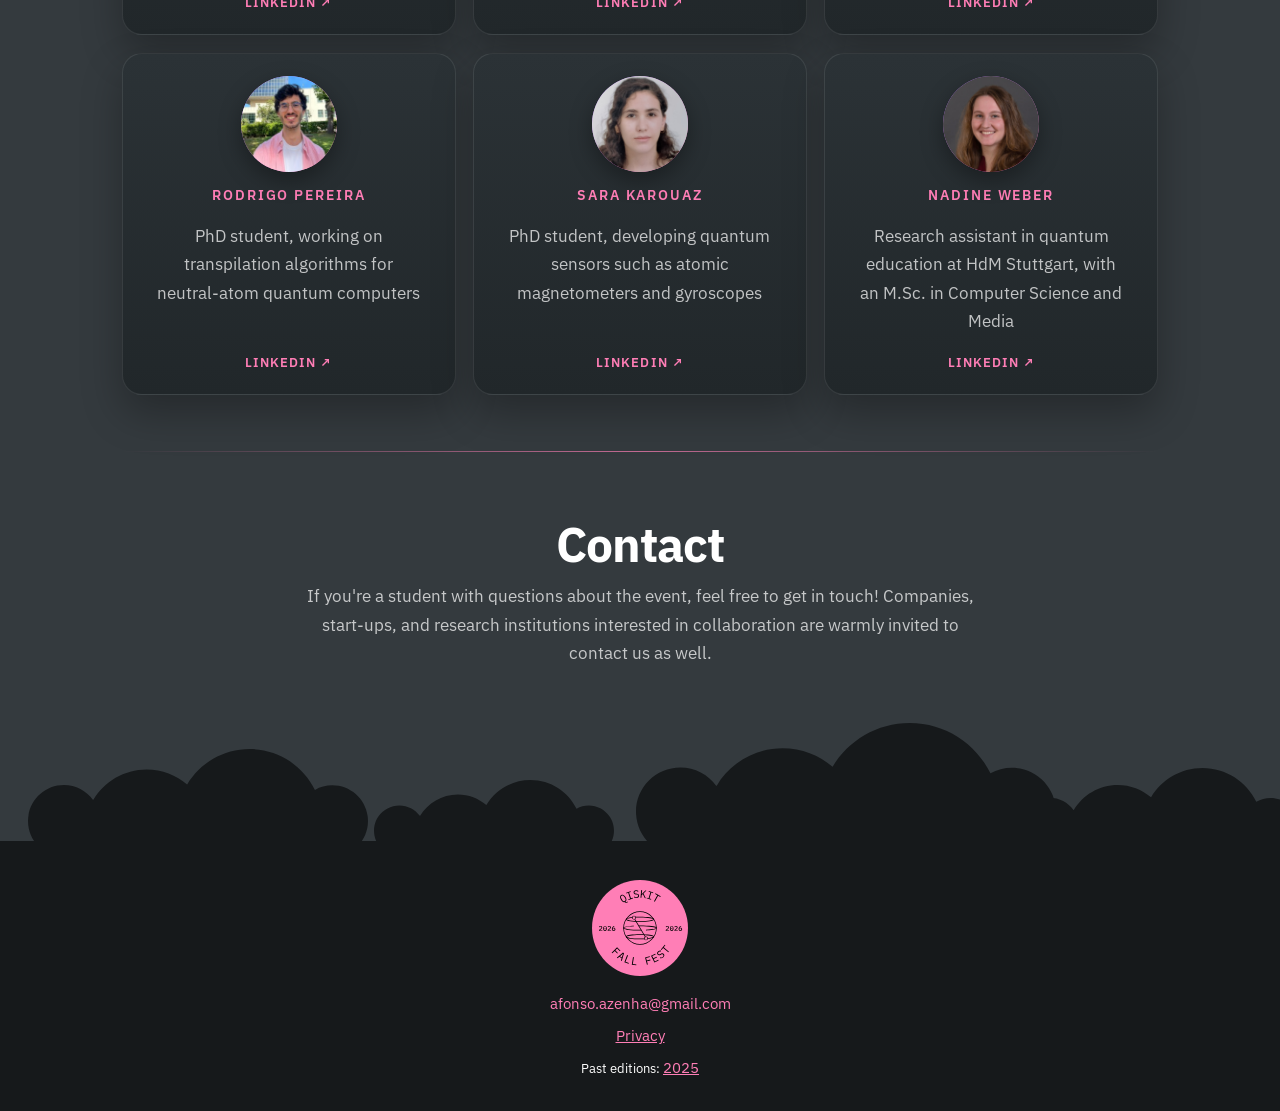
==== commit 31c45d23: "feat: add hackathon repository links and beginner/intermediate prompt details Co-Authored-By: Claude" ====
--- a/index.html
+++ b/index.html
@@ -310,8 +310,9 @@
             <li>
               <span class="time">13:30</span>
               <div class="event-details">
-                <div class="event-title">Beginner hackathon prompt</div>
-                <div class="speaker-info">Title to be announced &ndash; <a href="#aboutus">organizing team</a></div>
+                <div class="event-title">Hackathon prompt: Herding Quantum Cats</div>
+                <div class="speaker-info">Beginner/intermediate level</div>
+                <div class="speaker-info"><a href="#team-afonso">Afonso Azenha</a> — PhD Student, <abbr title="Hardware Oriented Computer Science group, Institute of Computer Architecture and Computer Engineering">ITI-HOCOS</abbr>, University of Stuttgart</div>
               </div>
             </li>
             <li>
@@ -644,12 +645,52 @@
     <div class="division"></div>
     <div class="content-text">
       <h2>Hackathon</h2>
-      <p>There will be two hackathon prompts, one for each experience level. More details will be announced closer to the
-        event.</p>
-      <p><strong>Beginner prompt:</strong> to be announced, presented by the Qiskit Fall Fest organizing team.</p>
-      <p><strong>Intermediate/advanced prompt:</strong> Quantum Simulation of Nuclear Magnetic Resonance Spectroscopy,
-        provided by HQS Quantum Simulations and presented by
-        <a href="https://www.linkedin.com/in/andisheh-khedri-740409176/" target="_blank" rel="noopener">Dr. Andisheh Khedri</a>.</p>
+      <p>There are two hackathon prompts, one for each experience level. Each one has its own GitHub repository with
+        everything you need.</p>
+    </div>
+
+    <div class="location-blocks hackathon-tracks">
+      <article class="location-block">
+        <p class="location-eyebrow">Beginner/intermediate</p>
+        <h3 class="location-title">Herding Quantum Cats</h3>
+        <p class="location-meta">By the Qiskit Fall Fest organizing team</p>
+        <div class="location-text">
+          <p>Build the cleanest and the biggest GHZ (&ldquo;cat&rdquo;) state you can on an IBM Heron processor, first on a
+            realistic simulator and then on the real ibm_kingston. A notebook of missions takes you from your first cat to
+            choosing good qubits, shortening circuits and reducing errors.</p>
+          <p><strong>Two leaderboards:</strong> <em>Cleanest Cat</em>, the highest fidelity for a cat of exactly 12 qubits,
+            and <em>Biggest Cat</em>, the largest cat you can certify as genuinely entangled.</p>
+          <p class="location-note"><strong>Before the event:</strong> install Python and the required packages, and create
+            a free IBM Quantum account with an API key. The steps are in the repository's README.</p>
+          <p class="location-note"><strong>Deadlines:</strong> final hardware jobs by 18:45. Your notebook, results file and
+            a 5-minute pitch deck by 20:00.</p>
+        </div>
+        <div class="location-buttons">
+          <!-- Wired up by js/hackathon.js; stays disabled until HACKATHON_REPOS_OPEN is true -->
+          <a class="btn btn-secondary btn-disabled" aria-disabled="true"
+            data-repo-url="https://github.com/kaiuki2000/herding-cats/tree/main"
+            aria-label="Beginner/intermediate hackathon repository on GitHub">Repository available soon</a>
+        </div>
+      </article>
+
+      <article class="location-block">
+        <p class="location-eyebrow">Intermediate/advanced</p>
+        <h3 class="location-title">Quantum Simulation of Nuclear Magnetic Resonance Spectroscopy</h3>
+        <p class="location-meta">Provided by HQS Quantum Simulations</p>
+        <div class="location-text">
+          <p>You are given three molecules and three NMR spectra, and your task is to work out which spectrum belongs to which
+            molecule. You complete a Qiskit notebook that simulates each molecule's spectrum with Trotterized time evolution,
+            then explore how much noise the spectra can tolerate.</p>
+          <p>Presented by <a href="https://www.linkedin.com/in/andisheh-khedri-740409176/" target="_blank" rel="noopener">Dr. Andisheh Khedri</a>.</p>
+          <p class="location-note"><strong>Before the event:</strong> run the install cell at the top of <code>nmr.ipynb</code>
+            to get Qiskit 2.x, struqture_py, NumPy, SciPy and Matplotlib.</p>
+        </div>
+        <div class="location-buttons">
+          <a class="btn btn-secondary btn-disabled" aria-disabled="true"
+            data-repo-url="https://github.com/kbarkhqs/qiskit-fall-fest"
+            aria-label="Intermediate/advanced hackathon repository on GitHub">Repository available soon</a>
+        </div>
+      </article>
     </div>
   </section>
 
@@ -857,6 +898,7 @@
 
   <script src="js/script.js"></script>
   <script src="js/registration.js"></script>
+  <script src="js/hackathon.js"></script>
 </body>
 
 </html>
--- a/css/style.css
+++ b/css/style.css
@@ -1689,3 +1689,28 @@
 #labtours .location-buttons {
   justify-content: center;
 }
+
+/* Hackathon: one card per prompt, buttons aligned along the bottom */
+.hackathon-tracks {
+  grid-template-columns: repeat(2, minmax(0, 1fr));
+}
+
+.hackathon-tracks .location-block {
+  display: flex;
+  flex-direction: column;
+}
+
+.hackathon-tracks .location-text {
+  margin-top: 0.75rem;
+}
+
+.hackathon-tracks .location-buttons {
+  margin-top: auto;
+  padding-top: 1.25rem;
+}
+
+@media (max-width: 800px) {
+  .hackathon-tracks {
+    grid-template-columns: minmax(0, 1fr);
+  }
+}
